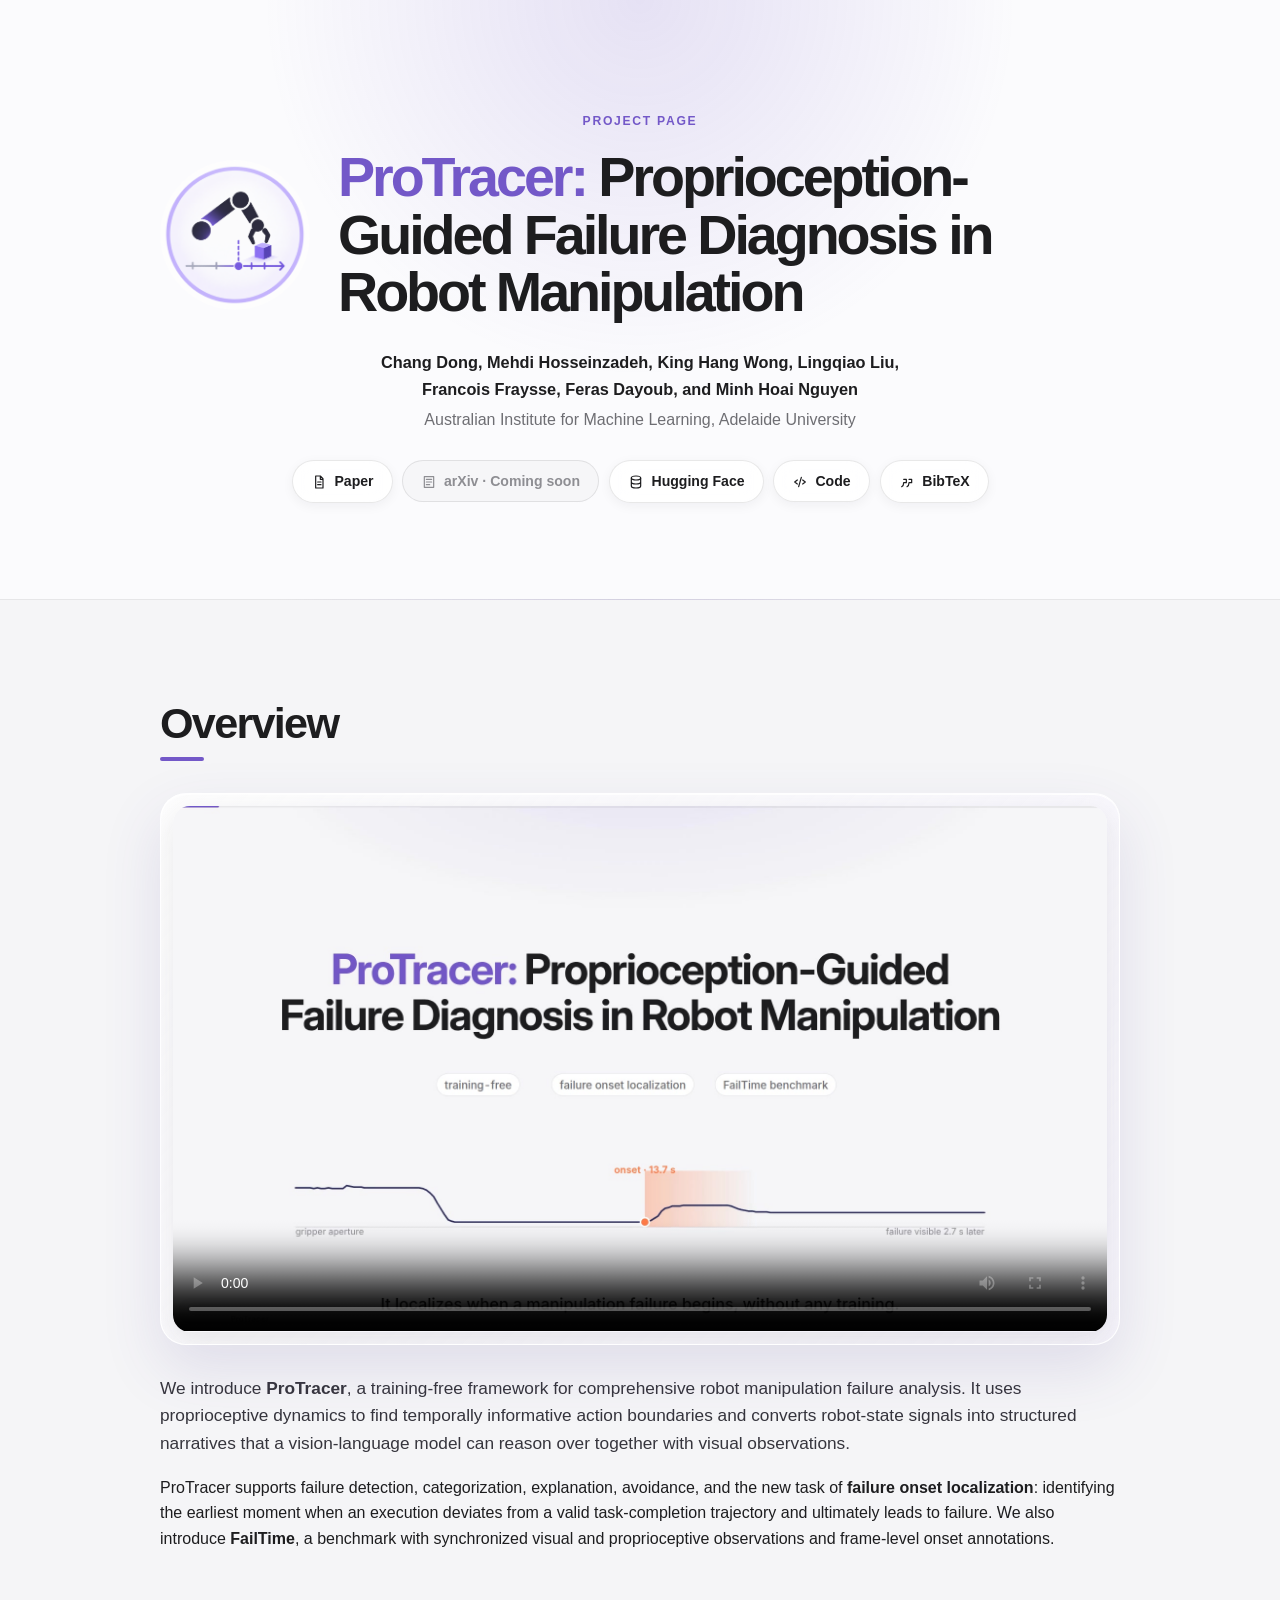
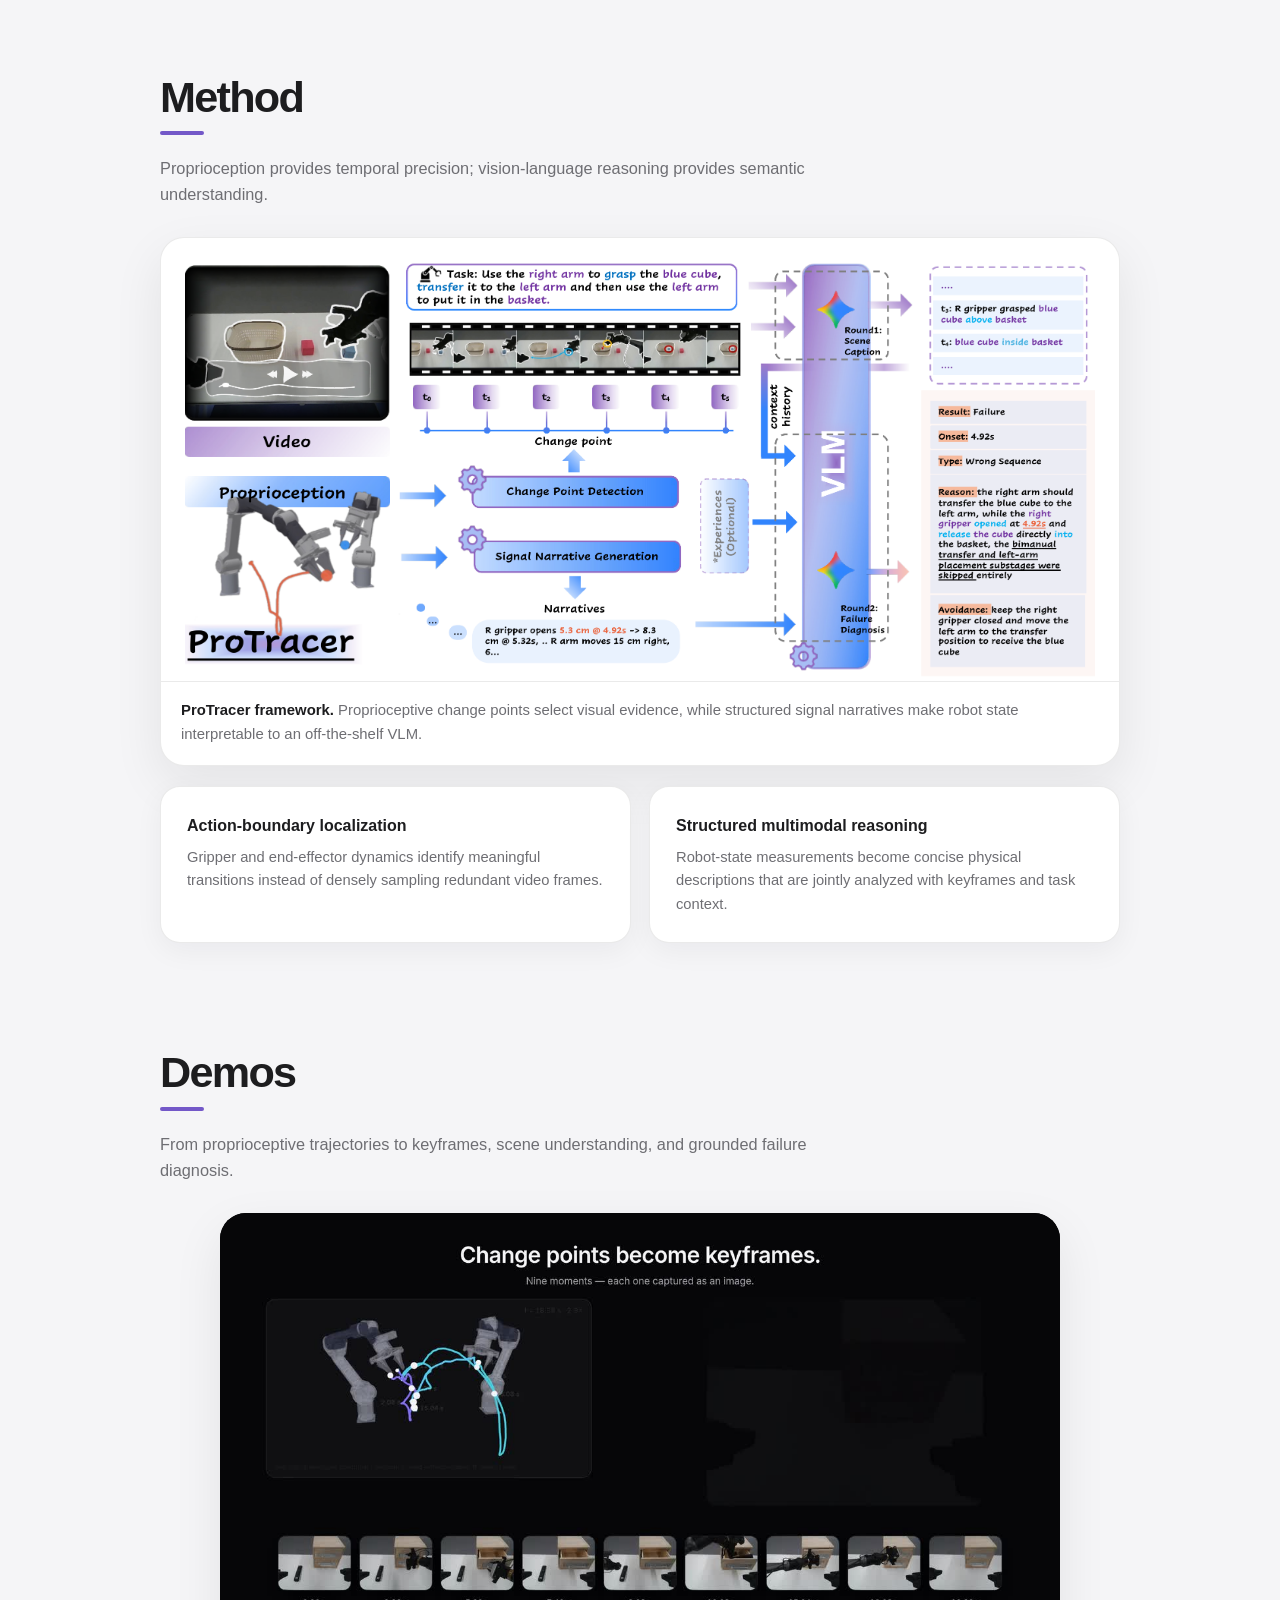
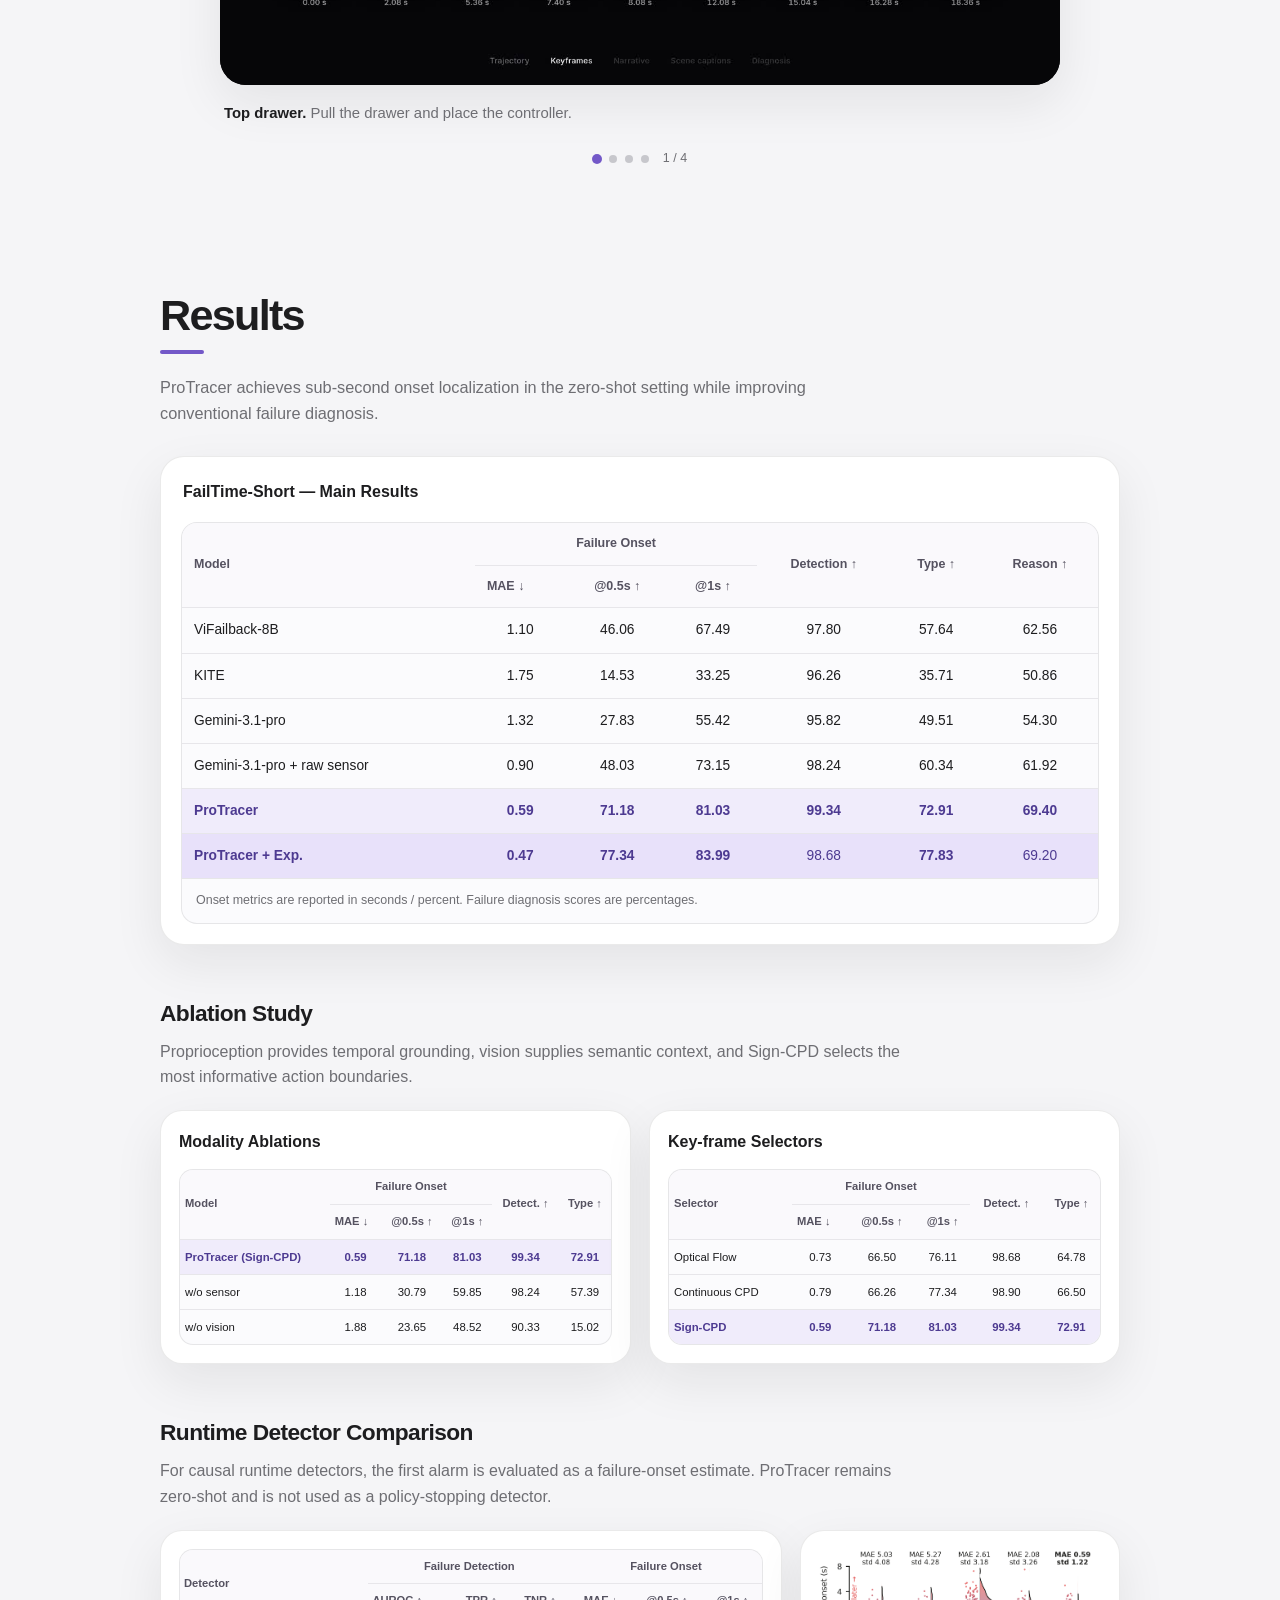
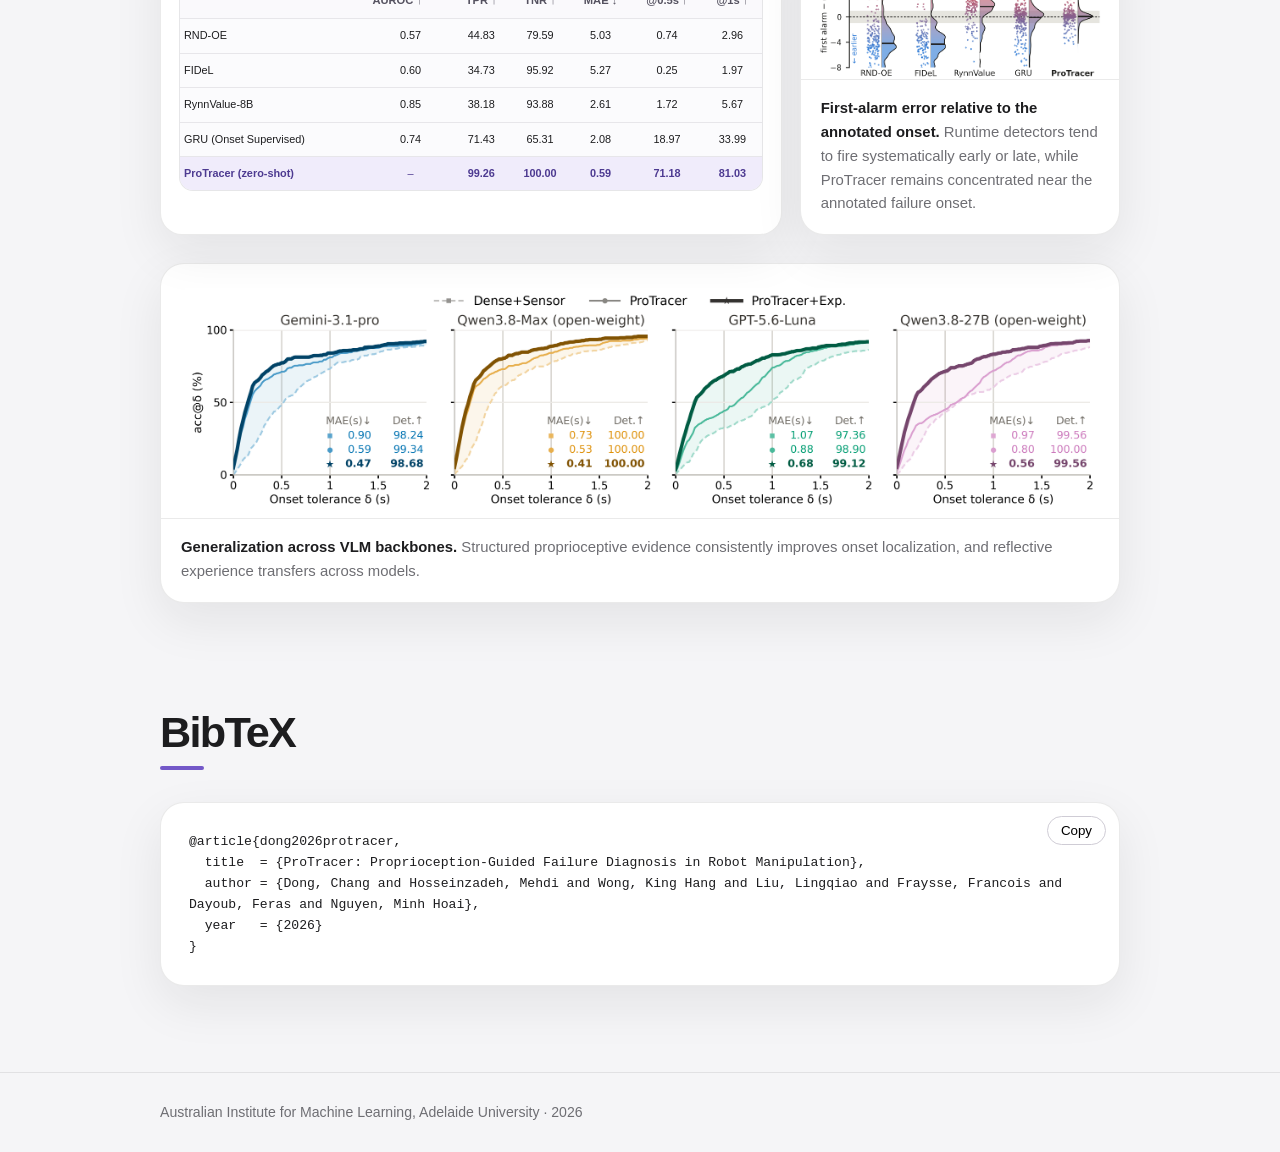
==== index.html @ 83003275 "Refine logo and title layout" ====
<!doctype html>
<html lang="en">
<head>
  <meta charset="utf-8">
  <meta name="viewport" content="width=device-width, initial-scale=1">
  <meta name="description" content="ProTracer: Proprioception-Guided Failure Diagnosis in Robot Manipulation">
  <title>ProTracer | Proprioception-Guided Failure Diagnosis</title>
  <link rel="icon" type="image/png" href="assets/protracer-logo.png?v=2">
  <link rel="stylesheet" href="styles.css?v=17">
</head>
<body>
  <aside class="toc" aria-label="Contents">
    <strong>CONTENTS</strong>
    <nav>
      <a href="#overview">Overview</a>
      <a href="#method">Method</a>
      <a href="#demos">Demos</a>
      <a href="#results">Results</a>
      <a href="#bibtex">BibTeX</a>
    </nav>
  </aside>

  <header class="hero">
    <div class="container">
      <p class="venue">PROJECT PAGE</p>
      <h1 class="brand-title"><img class="title-logo" src="assets/protracer-logo.png?v=2" alt="ProTracer"><span class="title-copy"><span class="title-brand">ProTracer:</span> Proprioception-Guided Failure Diagnosis in Robot Manipulation</span></h1>
      <p class="authors">Chang Dong, <a href="https://m80hz.github.io/" target="_blank" rel="noreferrer">Mehdi Hosseinzadeh</a>, King Hang Wong, <a href="https://lingqiao-adelaide.github.io/lingqiaoliu.github.io//" target="_blank" rel="noreferrer">Lingqiao Liu</a>,<br> <a href="https://researchers.adelaide.edu.au/profile/francois.fraysse" target="_blank" rel="noreferrer">Francois Fraysse</a>, <a href="https://ferasdayoub.com/" target="_blank" rel="noreferrer">Feras Dayoub</a>, and <a href="https://minhhoai.net/" target="_blank" rel="noreferrer">Minh Hoai Nguyen</a></p>
      <p class="affiliation">Australian Institute for Machine Learning, Adelaide University</p>
      <nav class="project-links" aria-label="Project links">
        <a class="pill" href="paper/"><svg viewBox="0 0 24 24" aria-hidden="true"><path d="M7 3h7l4 4v14H7zM14 3v5h4M10 12h5M10 16h5"/></svg>Paper</a>
        <span class="pill disabled" aria-label="arXiv, coming soon"><svg viewBox="0 0 24 24" aria-hidden="true"><path d="M5 4h14v16H5zM8 8h8M8 12h8M8 16h5"/></svg>arXiv · Coming soon</span>
        <a class="pill" href="https://huggingface.co/datasets/ChangUoA/FailTime" target="_blank" rel="noreferrer"><svg viewBox="0 0 24 24" aria-hidden="true"><ellipse cx="12" cy="6" rx="7" ry="3"/><path d="M5 6v6c0 1.7 3.1 3 7 3s7-1.3 7-3V6M5 12v6c0 1.7 3.1 3 7 3s7-1.3 7-3v-6"/></svg>Hugging Face</a>
        <a class="pill" href="https://github.com/Chang-AIML/ProTracer" target="_blank" rel="noreferrer"><svg viewBox="0 0 24 24" aria-hidden="true"><path d="m8 9-4 3 4 3M16 9l4 3-4 3M14 5l-4 14"/></svg>Code</a>
        <a class="pill" href="#bibtex"><svg viewBox="0 0 24 24" aria-hidden="true"><path d="M7 8h4v5H7c0 3-1 5-3 6M15 8h4v5h-4c0 3-1 5-3 6"/></svg>BibTeX</a>
      </nav>
    </div>
  </header>

  <main class="container">
    <section id="overview">
      <h2>Overview</h2>
      <figure class="overview-video">
        <video controls preload="metadata" playsinline poster="assets/ProTracer_project_page_video_frame_0009.jpg?v=9s">
          <source src="assets/ProTracer_project_page_video_female_bgm_ariv.mp4" type="video/mp4">
          Your browser does not support the video tag.
        </video>
      </figure>
      <p class="lead overview-lead">We introduce <strong>ProTracer</strong>, a training-free framework for comprehensive robot manipulation failure analysis. It uses proprioceptive dynamics to find temporally informative action boundaries and converts robot-state signals into structured narratives that a vision-language model can reason over together with visual observations.</p>
      <p>ProTracer supports failure detection, categorization, explanation, avoidance, and the new task of <strong>failure onset localization</strong>: identifying the earliest moment when an execution deviates from a valid task-completion trajectory and ultimately leads to failure. We also introduce <strong>FailTime</strong>, a benchmark with synchronized visual and proprioceptive observations and frame-level onset annotations.</p>
    </section>

    <section id="method">
      <h2>Method</h2>
      <p class="section-intro">Proprioception provides temporal precision; vision-language reasoning provides semantic understanding.</p>
      <figure class="figure-card">
        <img src="assets/figure2.png" alt="ProTracer combines video, proprioception, change-point detection, signal narratives, and VLM reasoning.">
        <figcaption><strong>ProTracer framework.</strong> Proprioceptive change points select visual evidence, while structured signal narratives make robot state interpretable to an off-the-shelf VLM.</figcaption>
      </figure>
      <div class="method-notes">
        <article><h3>Action-boundary localization</h3><p>Gripper and end-effector dynamics identify meaningful transitions instead of densely sampling redundant video frames.</p></article>
        <article><h3>Structured multimodal reasoning</h3><p>Robot-state measurements become concise physical descriptions that are jointly analyzed with keyframes and task context.</p></article>
      </div>
    </section>

    <section id="demos">
      <h2>Demos</h2>
      <p class="section-intro">From proprioceptive trajectories to keyframes, scene understanding, and grounded failure diagnosis.</p>
      <div class="video-carousel" data-carousel>
        <div class="carousel-stage">
          <figure class="video-card" data-slide>
            <video autoplay muted loop preload="auto" playsinline poster="assets/videos/top-drawer-controller.jpg"><source src="assets/videos/top-drawer-controller.mp4" type="video/mp4"></video>
            <figcaption class="video-caption"><strong>Top drawer.</strong> Pull the drawer and place the controller.</figcaption>
          </figure>
          <figure class="video-card" data-slide hidden>
            <video autoplay muted loop preload="auto" playsinline poster="assets/videos/bottom-drawer-can.jpg"><source src="assets/videos/bottom-drawer-can.mp4" type="video/mp4"></video>
            <figcaption class="video-caption"><strong>Bottom drawer.</strong> Pull the drawer and place the can.</figcaption>
          </figure>
          <figure class="video-card" data-slide hidden>
            <video autoplay muted loop preload="auto" playsinline poster="assets/videos/orange-block-microwave.jpg"><source src="assets/videos/orange-block-microwave.mp4" type="video/mp4"></video>
            <figcaption class="video-caption"><strong>Microwave.</strong> Pick the orange block and place it inside.</figcaption>
          </figure>
          <figure class="video-card" data-slide hidden>
            <video autoplay muted loop preload="auto" playsinline poster="assets/videos/marker-cross.jpg"><source src="assets/videos/marker-cross.mp4" type="video/mp4"></video>
            <figcaption class="video-caption"><strong>Marker.</strong> Pick the marker and draw a cross.</figcaption>
          </figure>
        </div>
        <div class="carousel-footer">
          <div class="carousel-dots" aria-label="Choose demo">
            <button class="active" type="button" data-dot="0" aria-label="Show demo 1"></button>
            <button type="button" data-dot="1" aria-label="Show demo 2"></button>
            <button type="button" data-dot="2" aria-label="Show demo 3"></button>
            <button type="button" data-dot="3" aria-label="Show demo 4"></button>
          </div>
          <span class="carousel-count" data-count aria-live="polite">1 / 4</span>
        </div>
      </div>
    </section>

    <section id="results">
      <h2>Results</h2>
      <p class="section-intro">ProTracer achieves sub-second onset localization in the zero-shot setting while improving conventional failure diagnosis.</p>
      <div class="table-card">
        <div class="table-title">FailTime-Short — Main Results</div>
        <div class="table-scroll">
          <table>
            <thead>
              <tr><th rowspan="2">Model</th><th colspan="3">Failure Onset</th><th rowspan="2">Detection ↑</th><th rowspan="2">Type ↑</th><th rowspan="2">Reason ↑</th></tr>
              <tr><th>MAE ↓</th><th>@0.5s ↑</th><th>@1s ↑</th></tr>
            </thead>
            <tbody>
              <tr><td>ViFailback-8B</td><td>1.10</td><td>46.06</td><td>67.49</td><td>97.80</td><td>57.64</td><td>62.56</td></tr>
              <tr><td>KITE</td><td>1.75</td><td>14.53</td><td>33.25</td><td>96.26</td><td>35.71</td><td>50.86</td></tr>
              <tr><td>Gemini-3.1-pro</td><td>1.32</td><td>27.83</td><td>55.42</td><td>95.82</td><td>49.51</td><td>54.30</td></tr>
              <tr><td>Gemini-3.1-pro + raw sensor</td><td>0.90</td><td>48.03</td><td>73.15</td><td>98.24</td><td>60.34</td><td>61.92</td></tr>
              <tr class="ours"><td><strong>ProTracer</strong></td><td><strong>0.59</strong></td><td><strong>71.18</strong></td><td><strong>81.03</strong></td><td><strong>99.34</strong></td><td><strong>72.91</strong></td><td><strong>69.40</strong></td></tr>
              <tr class="ours exp"><td><strong>ProTracer + Exp.</strong></td><td><strong>0.47</strong></td><td><strong>77.34</strong></td><td><strong>83.99</strong></td><td>98.68</td><td><strong>77.83</strong></td><td>69.20</td></tr>
            </tbody>
          </table>
        </div>
        <p class="table-note">Onset metrics are reported in seconds / percent. Failure diagnosis scores are percentages.</p>
      </div>

      <div class="result-block">
        <h3 class="result-subheading">Ablation Study</h3>
        <p class="result-description">Proprioception provides temporal grounding, vision supplies semantic context, and Sign-CPD selects the most informative action boundaries.</p>
        <div class="result-grid">
          <article class="analysis-card">
            <h4>Modality Ablations</h4>
            <div class="table-scroll compact-table">
              <table>
                <thead>
                  <tr><th rowspan="2">Model</th><th colspan="3">Failure Onset</th><th rowspan="2">Detect. ↑</th><th rowspan="2">Type ↑</th></tr>
                  <tr><th>MAE ↓</th><th>@0.5s ↑</th><th>@1s ↑</th></tr>
                </thead>
                <tbody>
                  <tr class="ours"><td><strong>ProTracer (Sign-CPD)</strong></td><td><strong>0.59</strong></td><td><strong>71.18</strong></td><td><strong>81.03</strong></td><td><strong>99.34</strong></td><td><strong>72.91</strong></td></tr>
                  <tr><td>w/o sensor</td><td>1.18</td><td>30.79</td><td>59.85</td><td>98.24</td><td>57.39</td></tr>
                  <tr><td>w/o vision</td><td>1.88</td><td>23.65</td><td>48.52</td><td>90.33</td><td>15.02</td></tr>
                </tbody>
              </table>
            </div>
          </article>

          <article class="analysis-card">
            <h4>Key-frame Selectors</h4>
            <div class="table-scroll compact-table">
              <table>
                <thead>
                  <tr><th rowspan="2">Selector</th><th colspan="3">Failure Onset</th><th rowspan="2">Detect. ↑</th><th rowspan="2">Type ↑</th></tr>
                  <tr><th>MAE ↓</th><th>@0.5s ↑</th><th>@1s ↑</th></tr>
                </thead>
                <tbody>
                  <tr><td>Optical Flow</td><td>0.73</td><td>66.50</td><td>76.11</td><td>98.68</td><td>64.78</td></tr>
                  <tr><td>Continuous CPD</td><td>0.79</td><td>66.26</td><td>77.34</td><td>98.90</td><td>66.50</td></tr>
                  <tr class="ours"><td><strong>Sign-CPD</strong></td><td><strong>0.59</strong></td><td><strong>71.18</strong></td><td><strong>81.03</strong></td><td><strong>99.34</strong></td><td><strong>72.91</strong></td></tr>
                </tbody>
              </table>
            </div>
          </article>
        </div>
      </div>

      <div class="result-block">
        <h3 class="result-subheading">Runtime Detector Comparison</h3>
        <p class="result-description">For causal runtime detectors, the first alarm is evaluated as a failure-onset estimate. ProTracer remains zero-shot and is not used as a policy-stopping detector.</p>
        <div class="runtime-grid">
            <article class="analysis-card runtime-card">
              <div class="table-scroll compact-table">
                <table>
                  <thead>
                    <tr><th rowspan="2">Detector</th><th colspan="3">Failure Detection</th><th colspan="3">Failure Onset</th></tr>
                    <tr><th>AUROC ↑</th><th>TPR ↑</th><th>TNR ↑</th><th>MAE ↓</th><th>@0.5s ↑</th><th>@1s ↑</th></tr>
                  </thead>
                  <tbody>
                    <tr><td>RND-OE</td><td>0.57</td><td>44.83</td><td>79.59</td><td>5.03</td><td>0.74</td><td>2.96</td></tr>
                    <tr><td>FIDeL</td><td>0.60</td><td>34.73</td><td>95.92</td><td>5.27</td><td>0.25</td><td>1.97</td></tr>
                    <tr><td>RynnValue-8B</td><td>0.85</td><td>38.18</td><td>93.88</td><td>2.61</td><td>1.72</td><td>5.67</td></tr>
                    <tr><td>GRU (Onset Supervised)</td><td>0.74</td><td>71.43</td><td>65.31</td><td>2.08</td><td>18.97</td><td>33.99</td></tr>
                    <tr class="ours"><td><strong>ProTracer (zero-shot)</strong></td><td>–</td><td><strong>99.26</strong></td><td><strong>100.00</strong></td><td><strong>0.59</strong></td><td><strong>71.18</strong></td><td><strong>81.03</strong></td></tr>
                  </tbody>
                </table>
              </div>
            </article>
            <figure class="figure-card runtime-figure" id="runtime-error-figure">
              <img src="assets/runtime-first-alarm-error.png" alt="Distribution of first-alarm timing error for runtime failure detectors and ProTracer.">
              <figcaption><strong>First-alarm error relative to the annotated onset.</strong> Runtime detectors tend to fire systematically early or late, while ProTracer remains concentrated near the annotated failure onset.</figcaption>
            </figure>
        </div>
      </div>

      <figure class="figure-card result-figure">
        <img src="assets/figure5.png" alt="Generalization results across Gemini, Qwen, GPT, and open-weight VLM backbones.">
        <figcaption><strong>Generalization across VLM backbones.</strong> Structured proprioceptive evidence consistently improves onset localization, and reflective experience transfers across models.</figcaption>
      </figure>
    </section>

    <section id="bibtex">
      <h2>BibTeX</h2>
      <div class="bib-card">
        <button id="copy-button" type="button">Copy</button>
        <pre><code id="bibtex-code">@article{dong2026protracer,
  title  = {ProTracer: Proprioception-Guided Failure Diagnosis in Robot Manipulation},
  author = {Dong, Chang and Hosseinzadeh, Mehdi and Wong, King Hang and Liu, Lingqiao and Fraysse, Francois and Dayoub, Feras and Nguyen, Minh Hoai},
  year   = {2026}
}</code></pre>
      </div>
    </section>
  </main>

  <footer><div class="container">Australian Institute for Machine Learning, Adelaide University · 2026</div></footer>
  <script src="script.js?v=2"></script>
</body>
</html>
---- styles.css ----
:root {
  --purple: #7358c8;
  --purple-dark: #4d3a91;
  --purple-soft: #f0ecfb;
  --ink: #1d1d1f;
  --muted: #6e6e73;
  --line: rgba(29, 29, 31, .09);
  --panel: #fff;
  --page: #f5f5f7;
  --shadow: 0 18px 50px rgba(29, 29, 31, .08);
}

* { box-sizing: border-box; }
html { scroll-behavior: smooth; }
body { margin: 0; color: var(--ink); background: var(--page); font-family: -apple-system, BlinkMacSystemFont, "SF Pro Display", "SF Pro Text", "Helvetica Neue", Arial, sans-serif; line-height: 1.6; -webkit-font-smoothing: antialiased; }
img { display: block; max-width: 100%; }
a { color: inherit; }
.container { width: min(960px, calc(100% - 42px)); margin-inline: auto; }

.toc { position: fixed; z-index: 5; left: 30px; top: 50%; width: 170px; padding: 18px 16px; border: 1px solid rgba(255,255,255,.7); border-radius: 18px; background: rgba(255,255,255,.72); box-shadow: 0 10px 30px rgba(29,29,31,.06); transform: translateY(-50%); color: var(--muted); font-size: .84rem; backdrop-filter: blur(18px); -webkit-backdrop-filter: blur(18px); }
.toc strong { display: block; margin-bottom: 15px; color: #4c4b51; font-size: .72rem; letter-spacing: .14em; }
.toc nav { display: grid; border-left: 1px solid #dedde3; }
.toc a { padding: 7px 0 7px 14px; text-decoration: none; }
.toc a:hover { color: var(--purple); border-left: 2px solid var(--purple); margin-left: -2px; }

.hero { position: relative; overflow: hidden; padding: 112px 0 96px; text-align: center; border-bottom: 1px solid var(--line); background: radial-gradient(circle at 50% 0%, rgba(115,88,200,.16), transparent 43%), #fbfbfd; }
.venue { margin: 0 0 18px; color: var(--purple); font-size: .76rem; font-weight: 800; letter-spacing: .14em; }
h1 { max-width: 970px; margin: 0 auto 28px; font-size: clamp(2.7rem, 5.4vw, 5rem); font-weight: 730; line-height: 1.03; letter-spacing: -.055em; }
.brand-title { display: flex; align-items: center; justify-content: center; gap: clamp(16px, 2.4vw, 28px); max-width: 1060px; font-size: clamp(2.2rem, 4.35vw, 4rem); text-align: left; }
.title-logo { flex: 0 0 auto; width: clamp(118px, 13vw, 150px); border-radius: 50%; }
.title-copy { color: var(--ink); }
.title-brand { color: var(--purple); }
.authors { margin: 0; font-size: 1.02rem; font-weight: 620; }
.authors a { text-decoration: none; text-underline-offset: 3px; }
.authors a:hover { color: var(--purple); text-decoration: underline; }
.affiliation { margin: 5px 0 0; color: var(--muted); }
.project-links { display: flex; justify-content: center; flex-wrap: nowrap; gap: 10px; margin-top: 28px; }
.pill { display: inline-flex; align-items: center; gap: 7px; padding: 9px 18px; border: 1px solid rgba(29,29,31,.1); border-radius: 999px; background: rgba(255,255,255,.82); box-shadow: 0 3px 12px rgba(29,29,31,.05); font-size: .88rem; font-weight: 650; text-decoration: none; white-space: nowrap; transition: transform .2s ease, color .2s ease, background .2s ease; backdrop-filter: blur(12px); }
.pill svg { width: 16px; height: 16px; fill: none; stroke: currentColor; stroke-width: 1.8; stroke-linecap: round; stroke-linejoin: round; }
.pill:hover { color: #fff; border-color: var(--purple); background: var(--purple); transform: translateY(-1px); }
.pill.disabled { color: #8e8e93; background: rgba(245,245,247,.85); box-shadow: none; cursor: not-allowed; }

.paper-page { background: #f5f5f7; }
.paper-hero { position: relative; padding: 68px 0 54px; text-align: center; border-bottom: 1px solid var(--line); background: radial-gradient(circle at 50% 0%, rgba(115,88,200,.16), transparent 48%), #fbfbfd; }
.paper-hero h1 { max-width: 980px; margin-bottom: 24px; font-size: clamp(2rem, 3.8vw, 3.55rem); }
.paper-back { position: absolute; top: 24px; color: var(--purple); font-size: .86rem; font-weight: 700; text-decoration: none; }
.paper-back:hover { text-decoration: underline; text-underline-offset: 3px; }
.paper-shell { width: min(1180px, calc(100% - 42px)); height: min(82vh, 1040px); margin: 36px auto 0; overflow: hidden; border: 1px solid var(--line); border-radius: 24px; background: #fff; box-shadow: var(--shadow); }
.paper-viewer { display: block; width: 100%; height: 100%; border: 0; }
.paper-viewer p { padding: 32px; }

section { padding: 100px 0 6px; scroll-margin-top: 30px; }
h2 { display: inline-block; margin: 0 0 32px; font-size: clamp(2rem, 4vw, 2.7rem); line-height: 1.1; letter-spacing: -.04em; }
h2::after { content: ""; display: block; width: 44px; height: 4px; margin-top: 10px; border-radius: 3px; background: var(--purple); }
.lead { margin-top: 32px; color: #36353d; font-size: 1.08rem; }
.overview-lead { margin-top: 0; }
.overview-video { margin: 0 0 30px; padding: 12px; overflow: hidden; border: 1px solid rgba(255,255,255,.82); border-radius: 26px; background: linear-gradient(135deg, rgba(255,255,255,.76), rgba(244,240,255,.46)); box-shadow: 0 24px 60px rgba(77,58,145,.13), inset 0 1px 0 rgba(255,255,255,.9); backdrop-filter: blur(22px) saturate(135%); -webkit-backdrop-filter: blur(22px) saturate(135%); }
.overview-video video { display: block; width: 100%; aspect-ratio: 16 / 9; border-radius: 17px; background: transparent; box-shadow: 0 10px 28px rgba(29,29,31,.09); }
.section-intro { max-width: 720px; margin: -12px 0 30px; color: var(--muted); font-size: 1.02rem; }
.figure-card { margin: 0; overflow: hidden; border: 1px solid var(--line); border-radius: 24px; background: #fff; box-shadow: var(--shadow); }
.figure-card img { width: 100%; }
#method .figure-card img { padding: 24px 24px 0; }
figcaption { padding: 17px 20px 18px; color: var(--muted); border-top: 1px solid var(--line); font-size: .93rem; }
figcaption strong { color: var(--ink); }
.method-notes { display: grid; grid-template-columns: 1fr 1fr; gap: 18px; margin-top: 20px; }
.method-notes article { padding: 26px; border: 1px solid var(--line); border-radius: 20px; background: var(--panel); box-shadow: 0 8px 28px rgba(29,29,31,.05); }
.method-notes h3 { margin: 0 0 7px; font-size: 1rem; }
.method-notes p { margin: 0; color: var(--muted); font-size: .92rem; }
.video-card { margin: 0; border: 0; background: transparent; }
.video-card video { display: block; width: 100%; aspect-ratio: 16 / 9; background: #000; }
.video-card video { overflow: hidden; border-radius: 26px; box-shadow: var(--shadow); }
.video-caption { padding: 17px 4px 6px; color: var(--muted); border: 0; background: transparent; }
.video-caption strong { color: var(--ink); }
.video-card[hidden] { display: none; }
.video-carousel { max-width: 840px; margin-inline: auto; }
.carousel-stage { position: relative; }
.carousel-footer { display: flex; align-items: center; justify-content: center; gap: 14px; min-height: 54px; }
.carousel-dots { display: flex; gap: 8px; }
.carousel-dots button { width: 8px; height: 8px; padding: 0; border: 0; border-radius: 50%; background: #c7c7cc; cursor: pointer; transition: background .2s ease, transform .2s ease; }
.carousel-dots button:hover { background: #a7a7ad; }
.carousel-dots button.active { background: var(--purple); transform: scale(1.25); }
.carousel-count { color: var(--muted); font-size: .78rem; font-variant-numeric: tabular-nums; }

.table-card { padding: 20px; border: 1px solid var(--line); border-radius: 24px; background: #fff; box-shadow: var(--shadow); }
.table-title { padding: 2px 2px 17px; font-weight: 800; }
.table-scroll { overflow-x: auto; border: 1px solid var(--line); border-radius: 16px 16px 0 0; background: #fbfbfd; }
table { width: 100%; border-collapse: collapse; font-size: .86rem; font-variant-numeric: tabular-nums; }
th, td { padding: 11px 12px; text-align: center; border-bottom: 1px solid #e7e6ea; white-space: nowrap; }
th:first-child, td:first-child { text-align: left; }
thead { background: #faf9fc; }
thead th { color: #555260; font-size: .78rem; }
tbody tr:last-child td { border-bottom: 0; }
.ours { color: var(--purple-dark); background: var(--purple-soft); }
.ours.exp { background: #e8e1fa; }
.table-note { margin: 0; padding: 12px 14px; color: var(--muted); border: 1px solid var(--line); border-top: 0; border-radius: 0 0 16px 16px; background: #fbfbfd; font-size: .78rem; }
.result-block { margin-top: 50px; }
.result-subheading { margin: 0 0 8px; font-size: 1.42rem; letter-spacing: -.025em; }
.result-description { max-width: 760px; margin: 0 0 20px; color: var(--muted); }
.result-grid { display: grid; grid-template-columns: repeat(2, minmax(0, 1fr)); gap: 18px; }
.analysis-card { min-width: 0; padding: 18px; border: 1px solid var(--line); border-radius: 22px; background: #fff; box-shadow: var(--shadow); }
.analysis-card h4 { margin: 0 0 14px; font-size: 1rem; }
.analysis-card .table-scroll { border-radius: 14px; }
.compact-table table { font-size: .76rem; }
.compact-table th, .compact-table td { padding: 9px 8px; }
.compact-table thead th { font-size: .7rem; }
.result-grid .compact-table table { font-size: .71rem; }
.result-grid .compact-table th, .result-grid .compact-table td { padding: 8px 5px; }
.runtime-card { padding: 18px; }
.runtime-grid { display: grid; grid-template-columns: minmax(0, 1.65fr) minmax(0, .85fr); gap: 18px; align-items: stretch; }
.runtime-card .compact-table table { font-size: .68rem; }
.runtime-card .compact-table th, .runtime-card .compact-table td { padding: 8px 4px; }
.runtime-figure { margin: 0; }
.runtime-figure img { padding: 18px 18px 0; }
.result-figure { margin-top: 28px; }
#results .result-figure img { padding: 24px 24px 0; }

.bib-card { position: relative; overflow-x: auto; padding: 28px; border: 1px solid var(--line); border-radius: 24px; background: #fff; box-shadow: var(--shadow); }
.bib-card button { position: absolute; top: 13px; right: 13px; padding: 6px 13px; border: 1px solid #cfccd5; border-radius: 999px; background: #fff; cursor: pointer; }
pre { margin: 0; white-space: pre-wrap; font-size: .82rem; }
footer { margin-top: 80px; padding: 28px 0; color: var(--muted); border-top: 1px solid var(--line); font-size: .88rem; }

@media (max-width: 1320px) { .toc { display: none; } }
@media (max-width: 680px) {
  .container { width: min(100% - 28px, 960px); }
  .hero { padding: 62px 0 54px; }
  h1 { font-size: 2.45rem; }
  .brand-title { flex-direction: column; gap: 8px; text-align: center; }
  .title-logo { width: 120px; }
  .authors br { display: none; }
  .project-links { flex-wrap: wrap; }
  .paper-hero { padding: 68px 0 44px; }
  .paper-shell { width: calc(100% - 20px); height: 74vh; margin-top: 20px; border-radius: 16px; }
  section { padding-top: 62px; }
  .method-notes { grid-template-columns: 1fr; }
  .result-grid { grid-template-columns: 1fr; }
  .runtime-grid { grid-template-columns: 1fr; }
  .result-block { margin-top: 38px; }
  .analysis-card, .runtime-card { padding: 12px; border-radius: 18px; }
  .figure-card, .video-card, .overview-video, .table-card, .bib-card { border-radius: 18px; }
  #method .figure-card img { padding: 12px 12px 0; }
  #results .result-figure img { padding: 12px 12px 0; }
  .runtime-figure img { padding: 12px 12px 0; }
  .table-card { padding: 12px; }
  figcaption { padding: 13px 14px; }
  .bib-card { padding: 22px 15px; }
}

@media (prefers-reduced-motion: reduce) { html { scroll-behavior: auto; } }
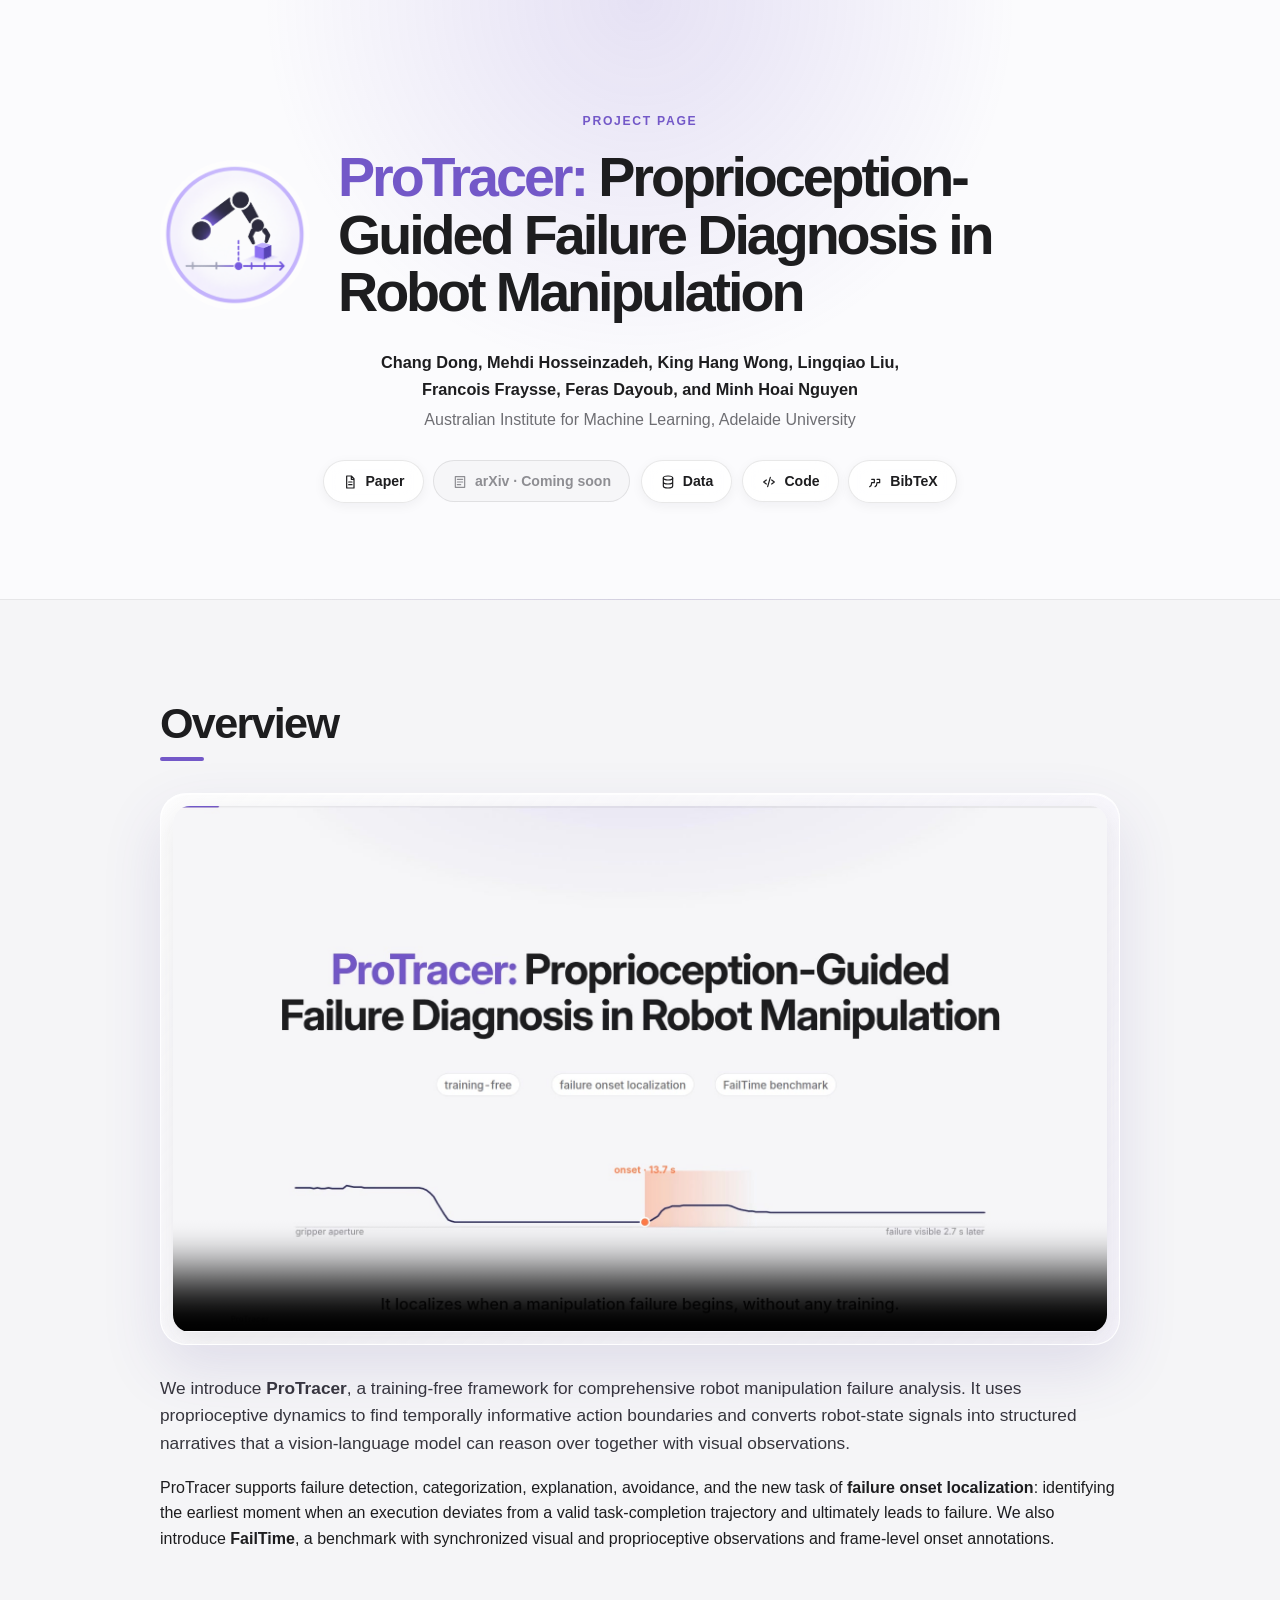
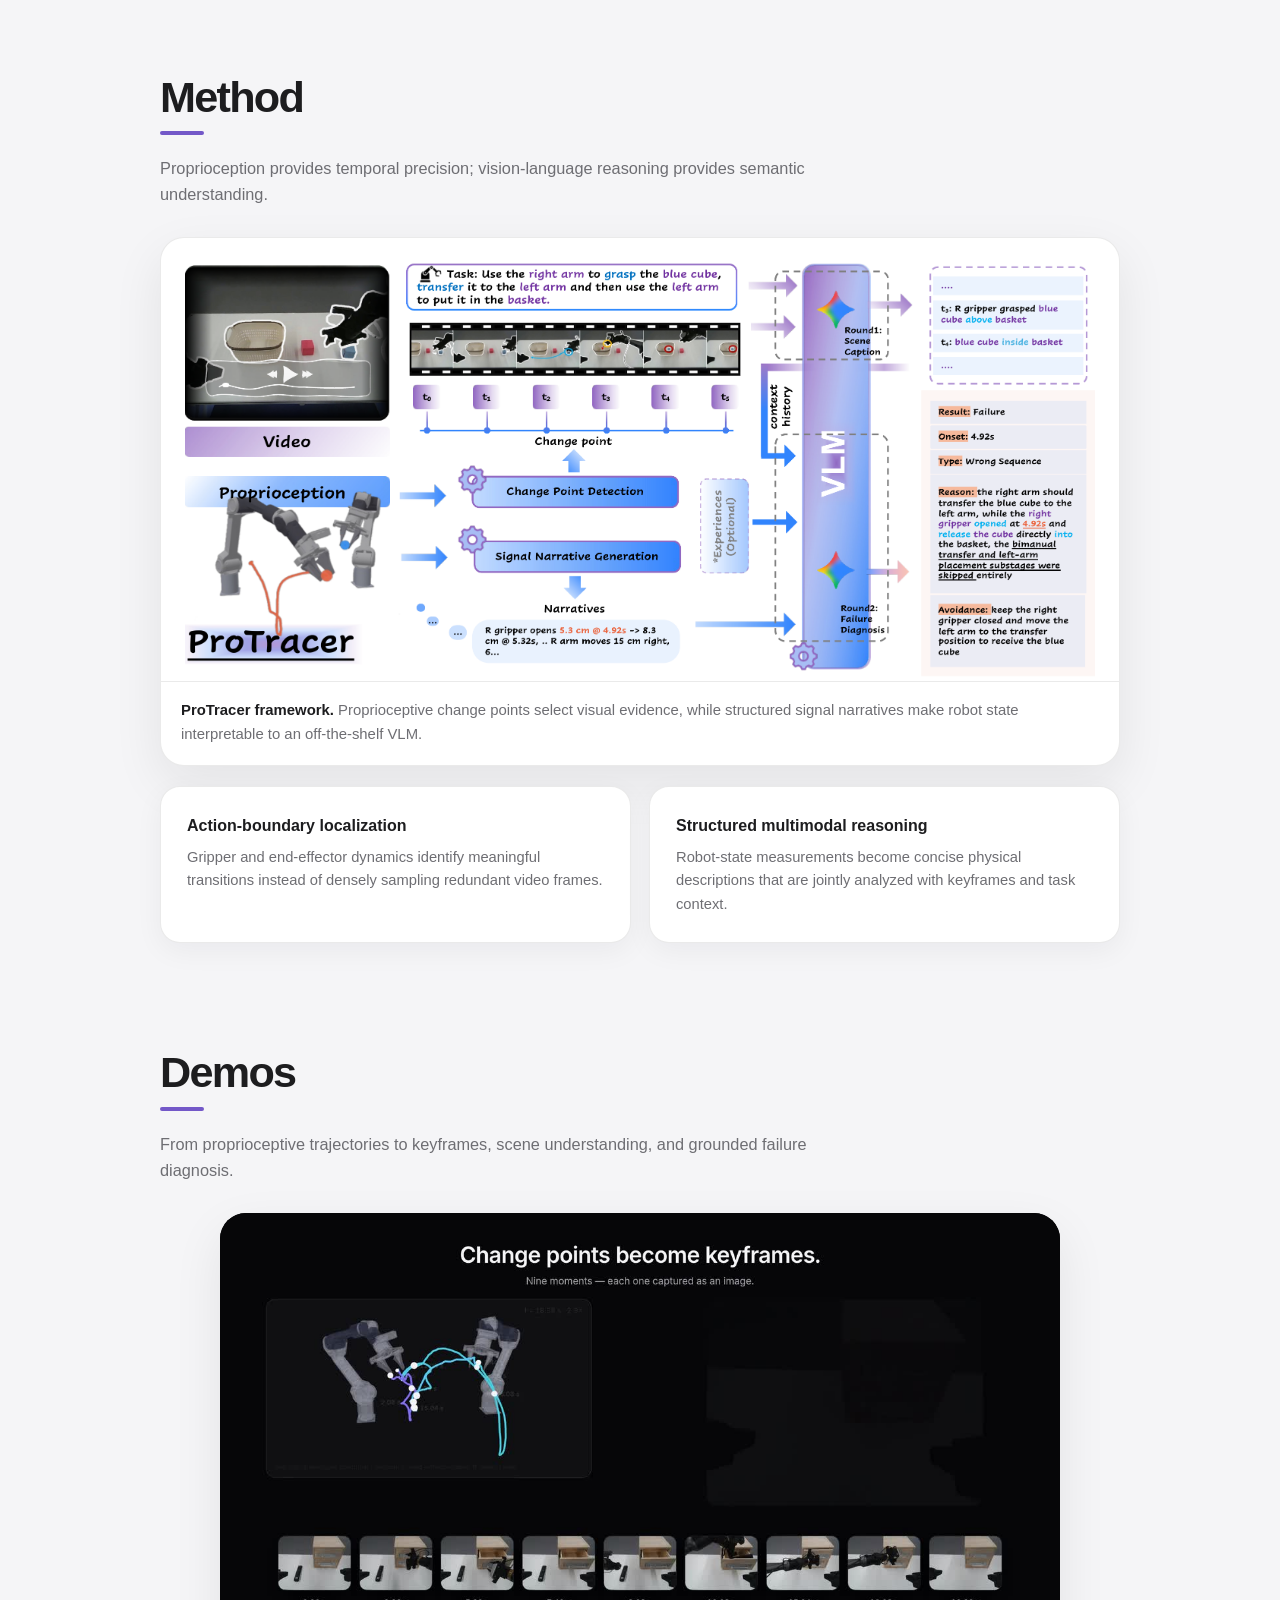
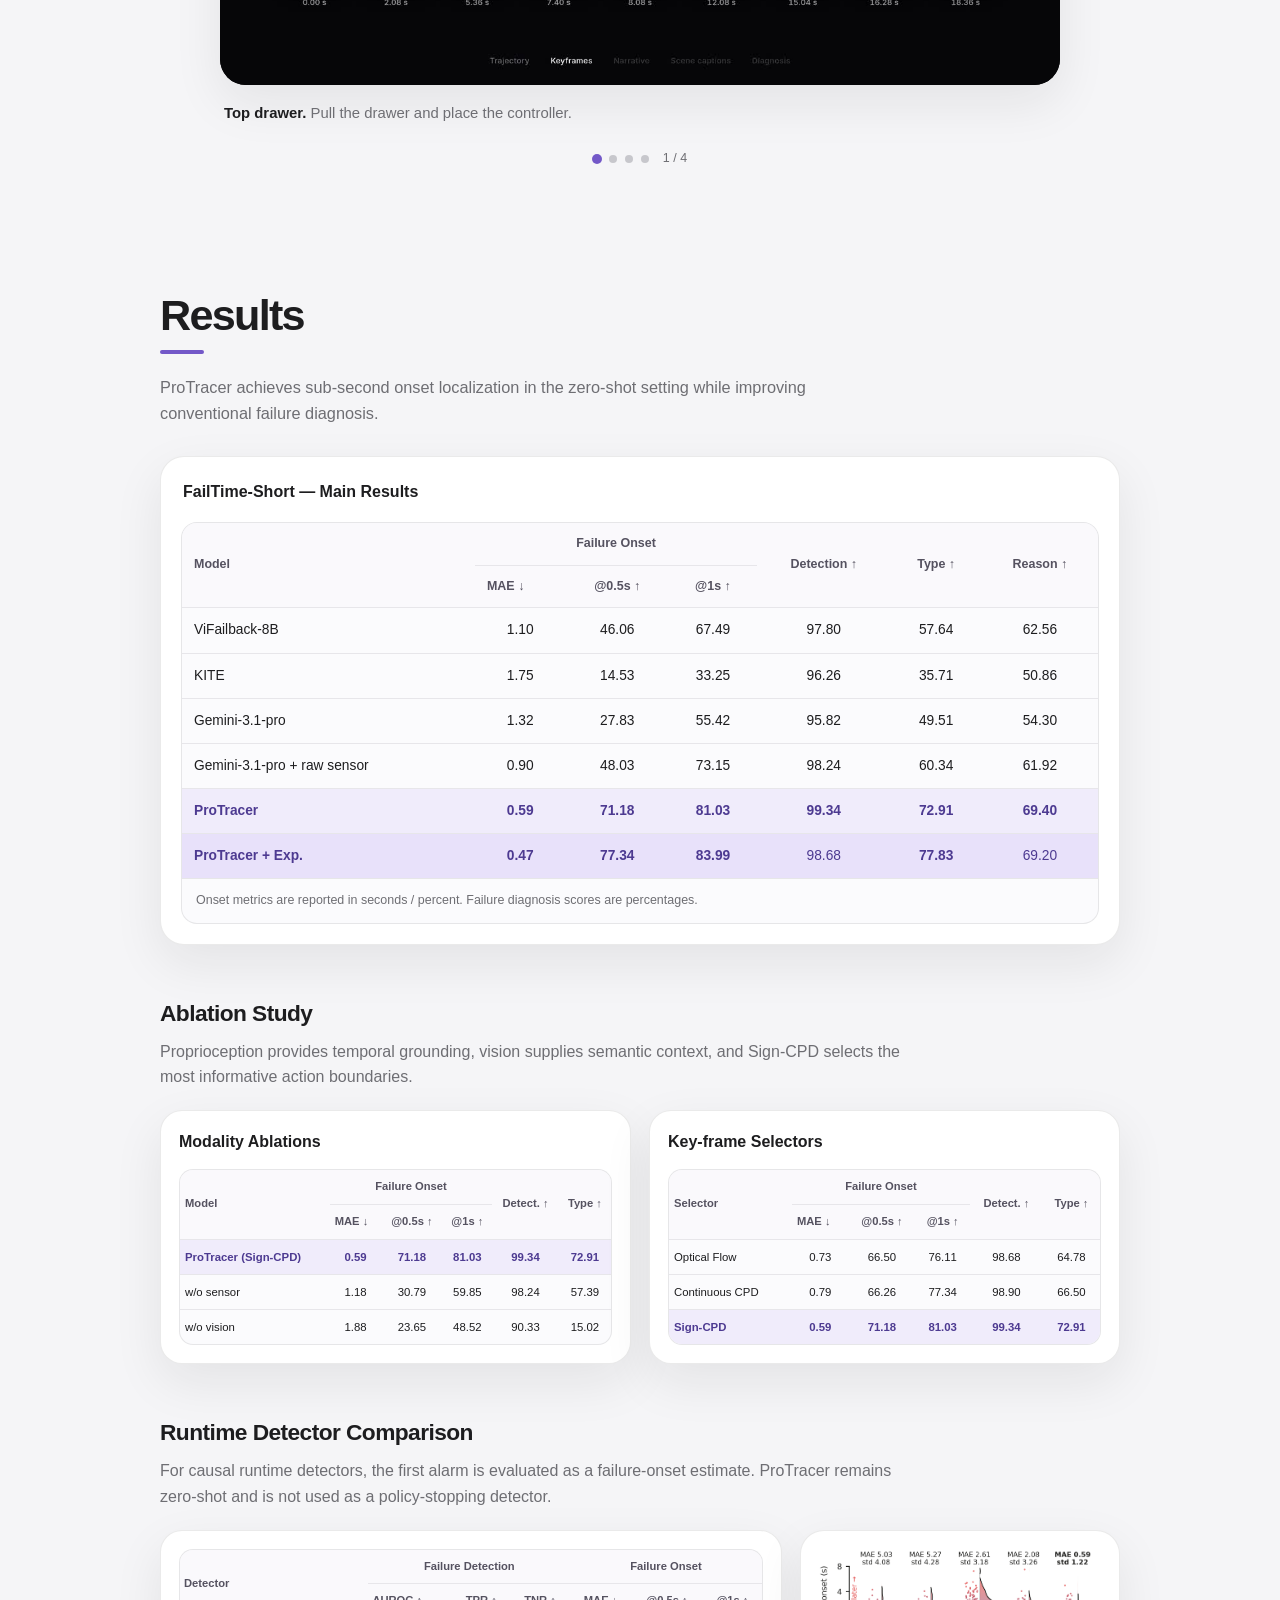
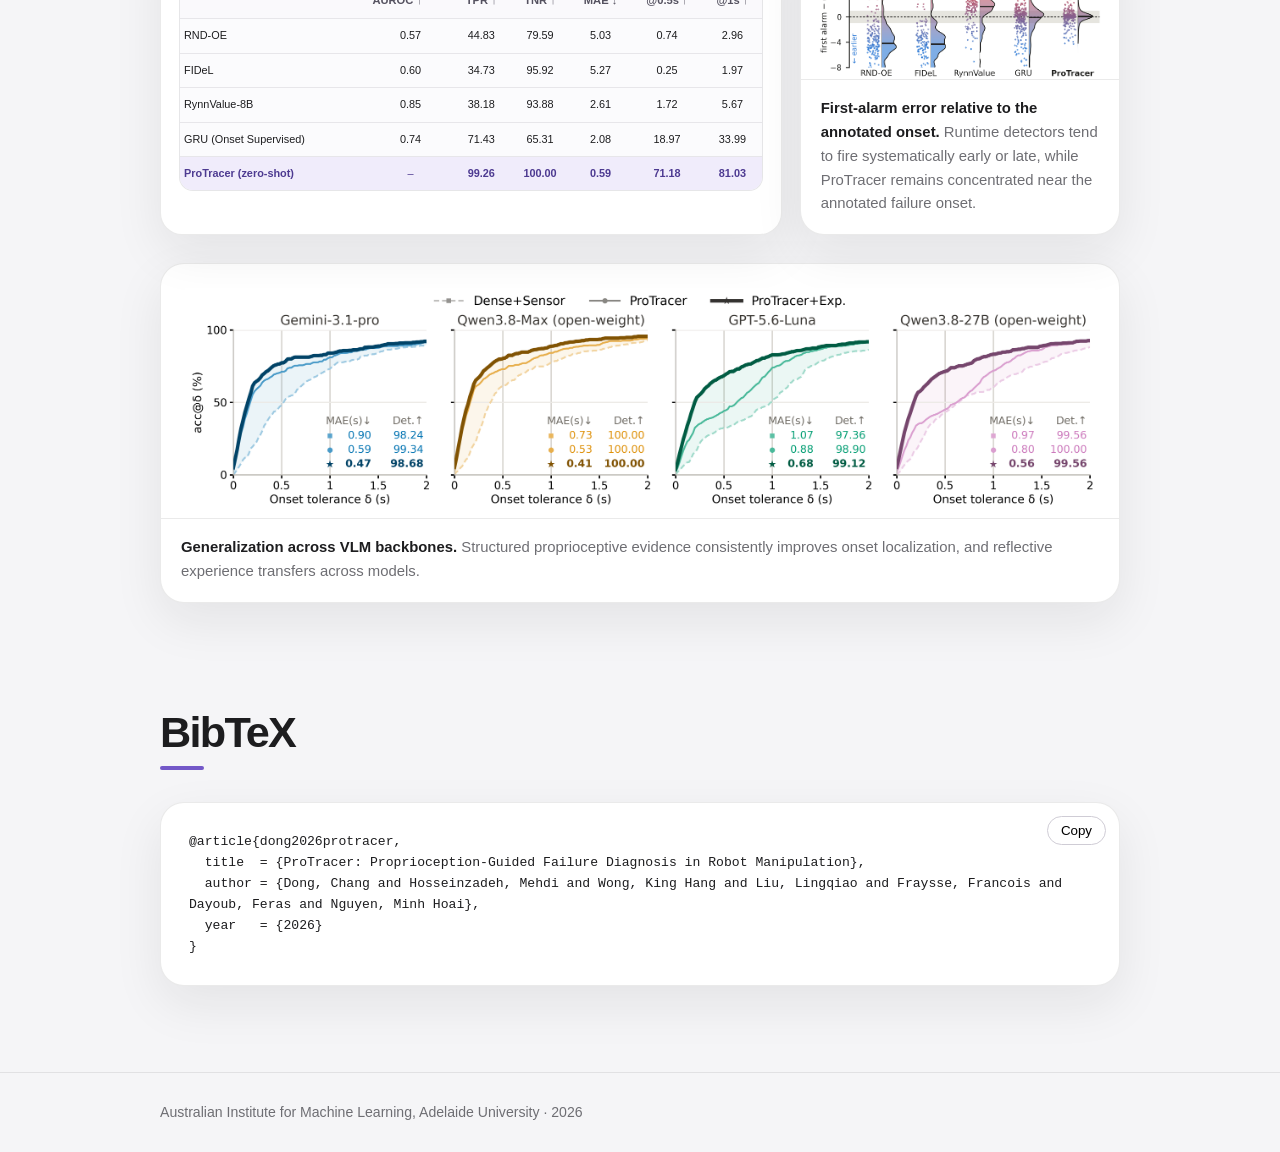
==== commit 41d7825d: "Rename dataset link to Data" ====
--- a/index.html
+++ b/index.html
@@ -29,7 +29,7 @@
       <nav class="project-links" aria-label="Project links">
         <a class="pill" href="paper/"><svg viewBox="0 0 24 24" aria-hidden="true"><path d="M7 3h7l4 4v14H7zM14 3v5h4M10 12h5M10 16h5"/></svg>Paper</a>
         <span class="pill disabled" aria-label="arXiv, coming soon"><svg viewBox="0 0 24 24" aria-hidden="true"><path d="M5 4h14v16H5zM8 8h8M8 12h8M8 16h5"/></svg>arXiv · Coming soon</span>
-        <a class="pill" href="https://huggingface.co/datasets/ChangUoA/FailTime" target="_blank" rel="noreferrer"><svg viewBox="0 0 24 24" aria-hidden="true"><ellipse cx="12" cy="6" rx="7" ry="3"/><path d="M5 6v6c0 1.7 3.1 3 7 3s7-1.3 7-3V6M5 12v6c0 1.7 3.1 3 7 3s7-1.3 7-3v-6"/></svg>Hugging Face</a>
+        <a class="pill" href="https://huggingface.co/datasets/ChangUoA/FailTime" target="_blank" rel="noreferrer"><svg viewBox="0 0 24 24" aria-hidden="true"><ellipse cx="12" cy="6" rx="7" ry="3"/><path d="M5 6v6c0 1.7 3.1 3 7 3s7-1.3 7-3V6M5 12v6c0 1.7 3.1 3 7 3s7-1.3 7-3v-6"/></svg>Data</a>
         <a class="pill" href="https://github.com/Chang-AIML/ProTracer" target="_blank" rel="noreferrer"><svg viewBox="0 0 24 24" aria-hidden="true"><path d="m8 9-4 3 4 3M16 9l4 3-4 3M14 5l-4 14"/></svg>Code</a>
         <a class="pill" href="#bibtex"><svg viewBox="0 0 24 24" aria-hidden="true"><path d="M7 8h4v5H7c0 3-1 5-3 6M15 8h4v5h-4c0 3-1 5-3 6"/></svg>BibTeX</a>
       </nav>
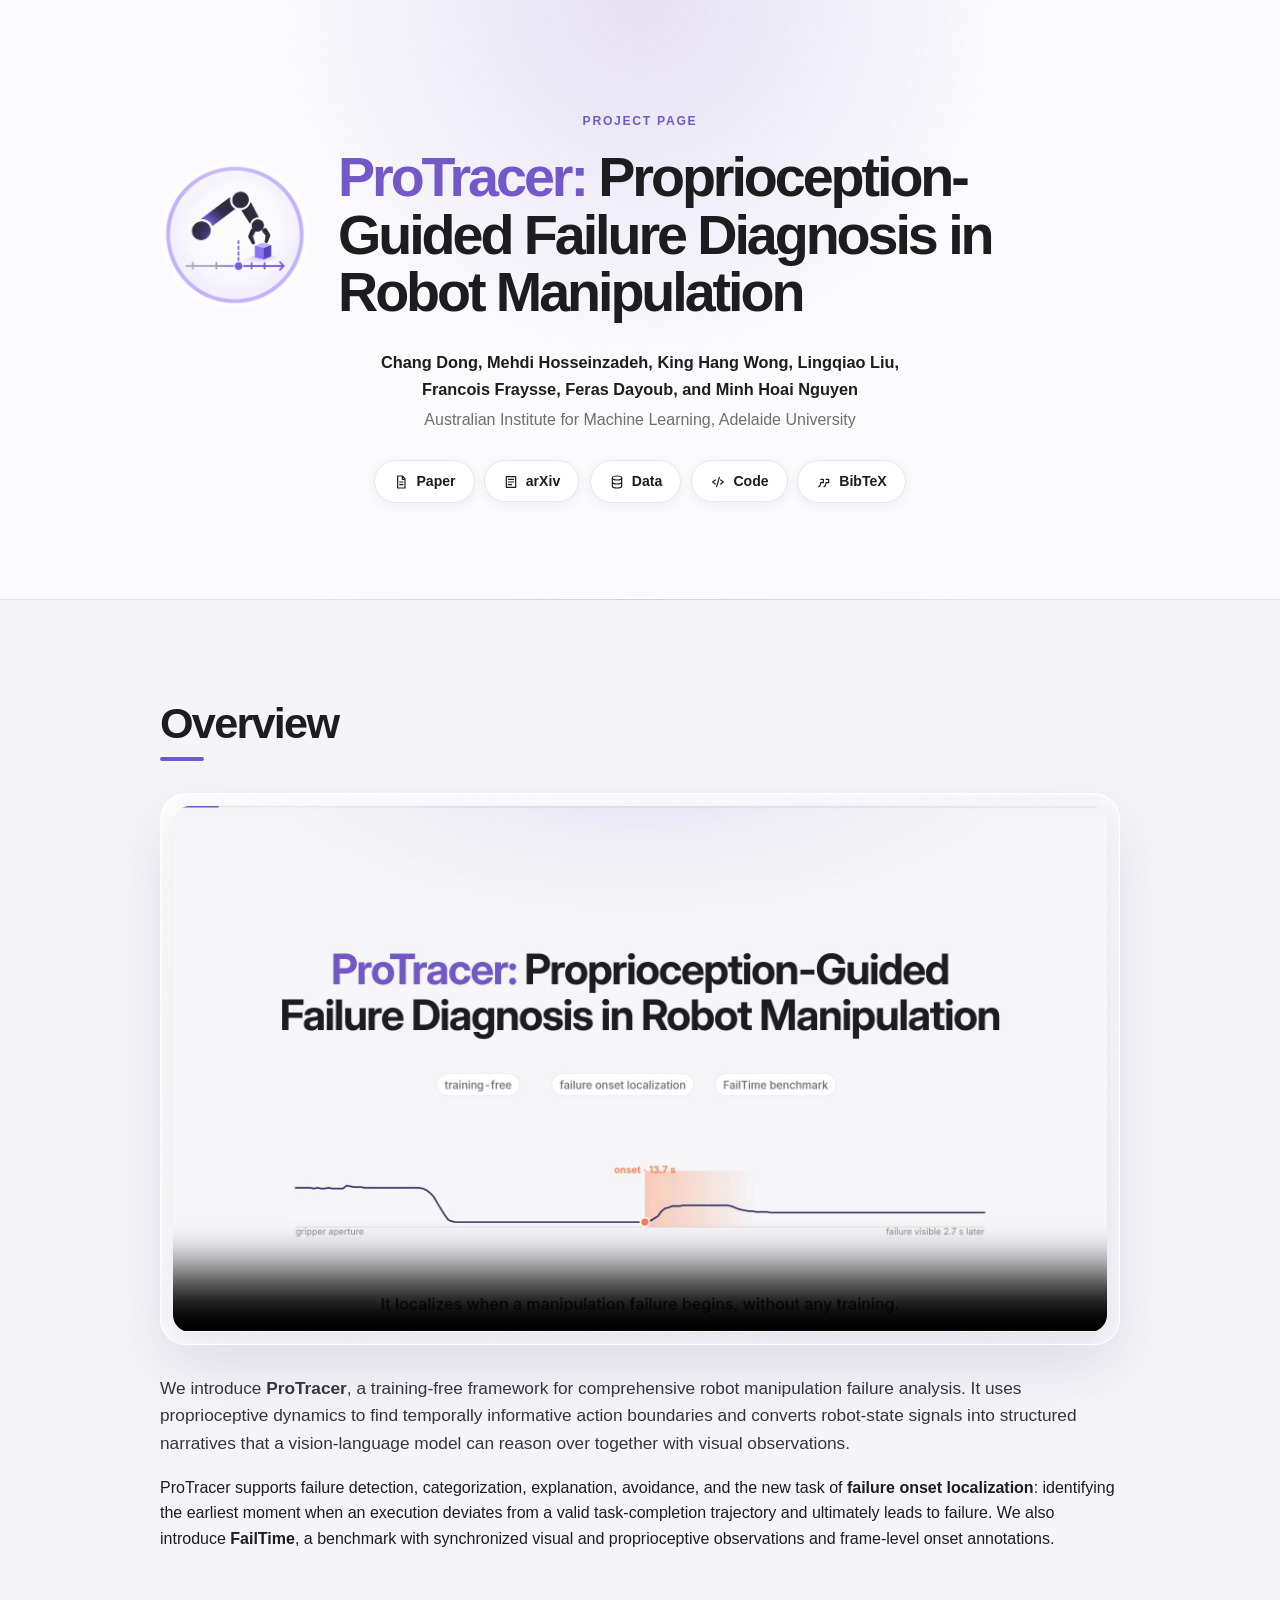
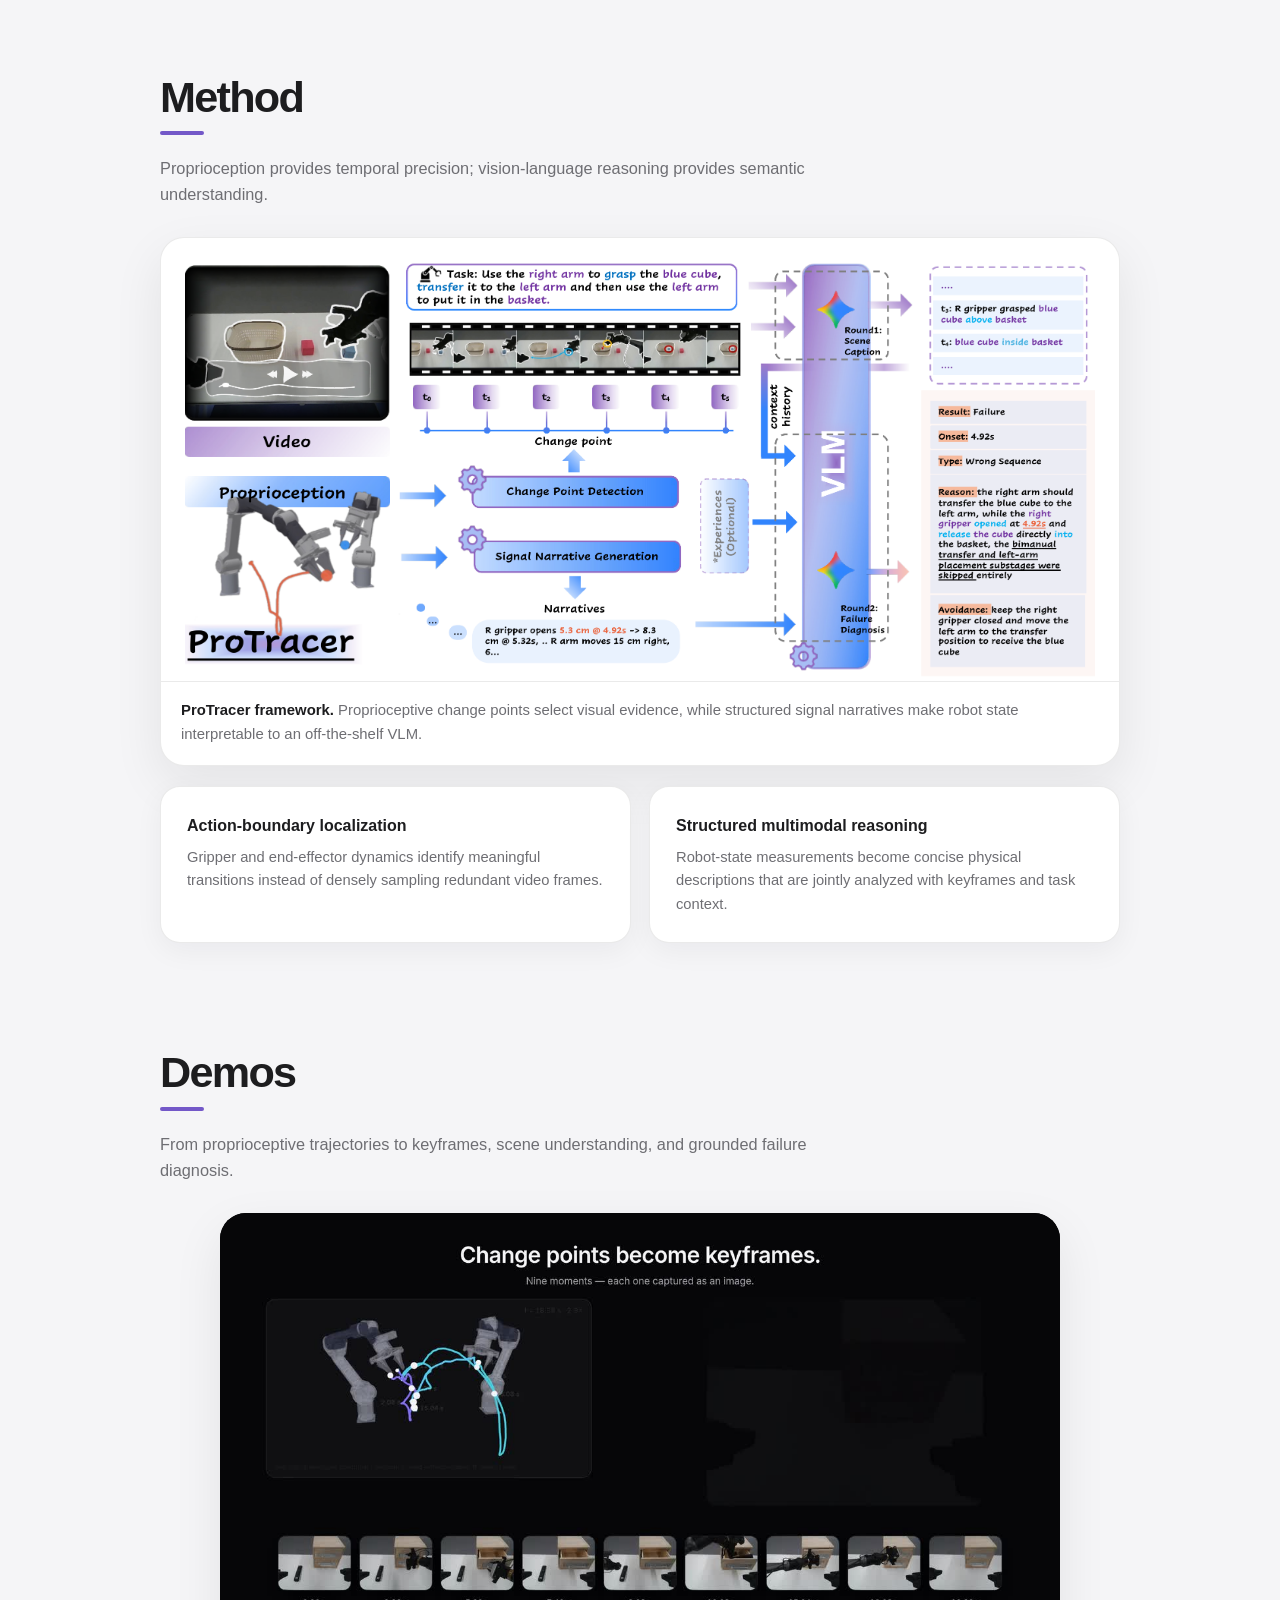
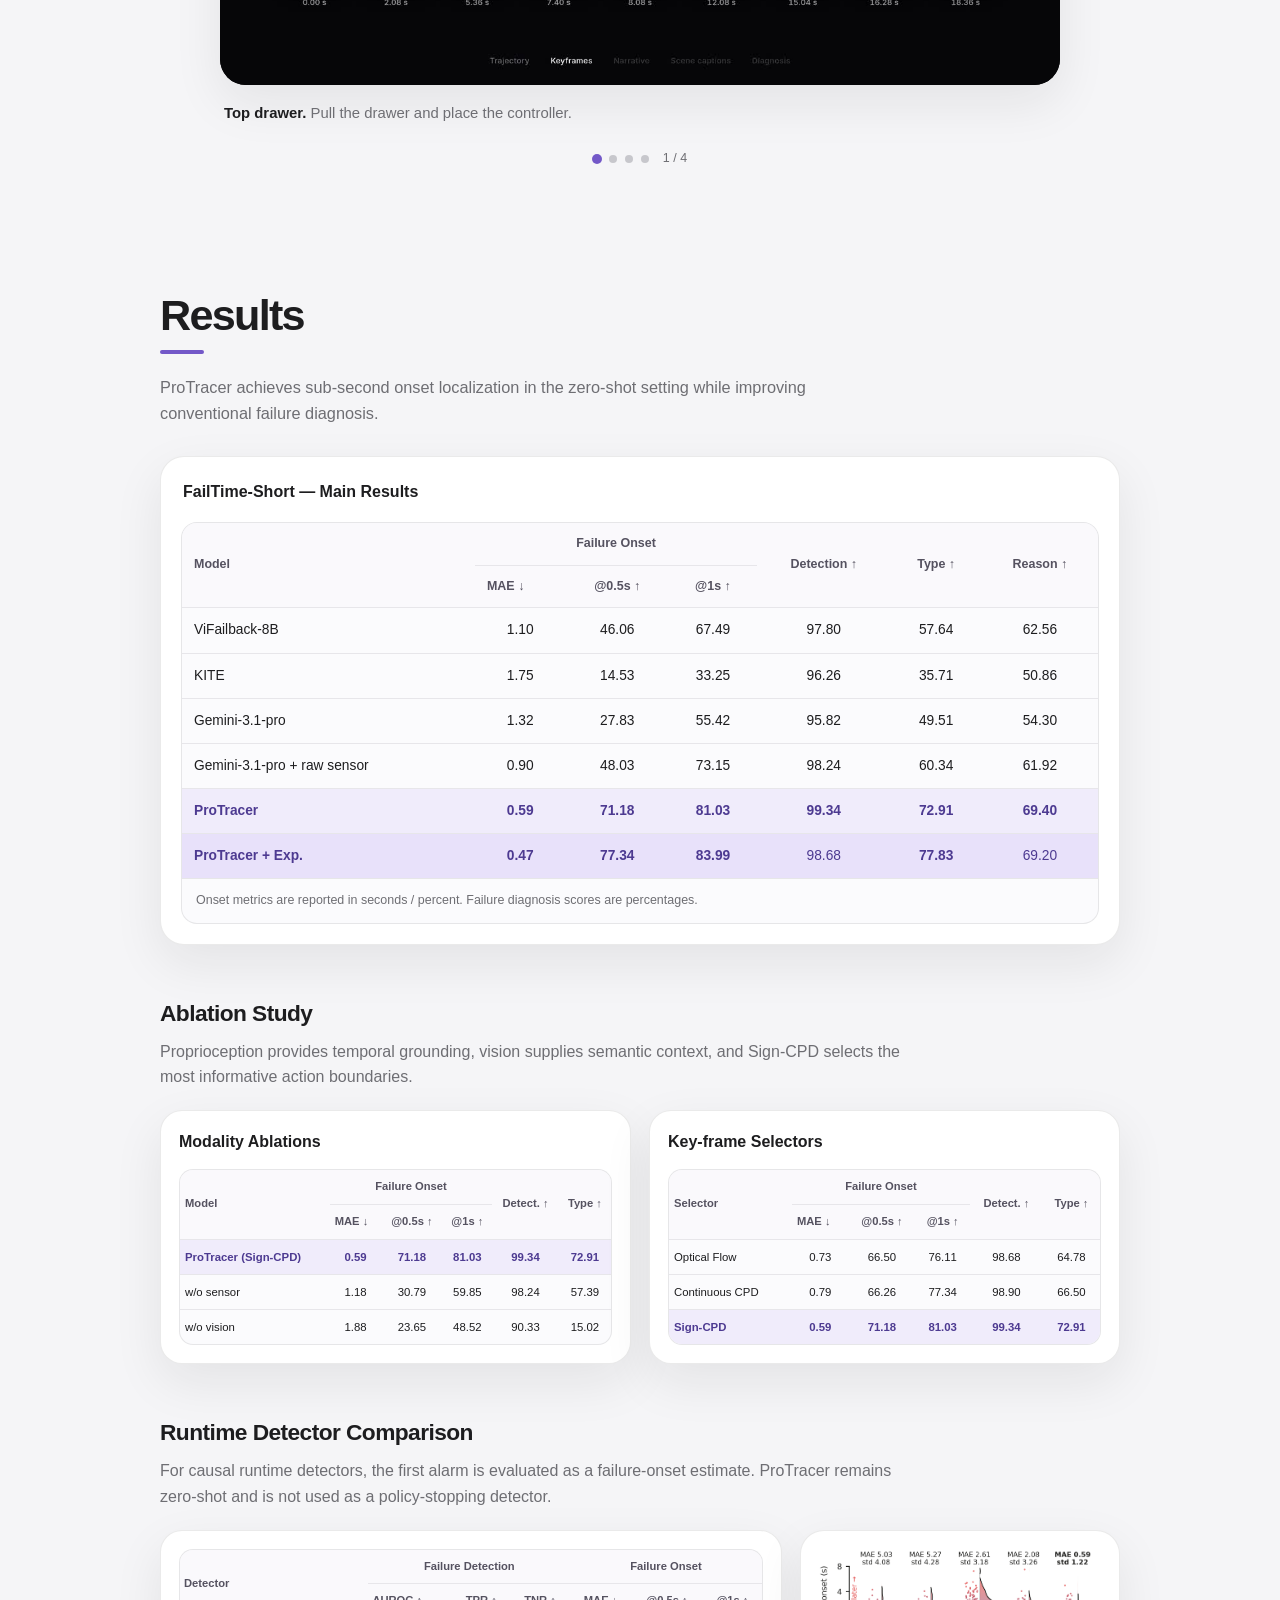
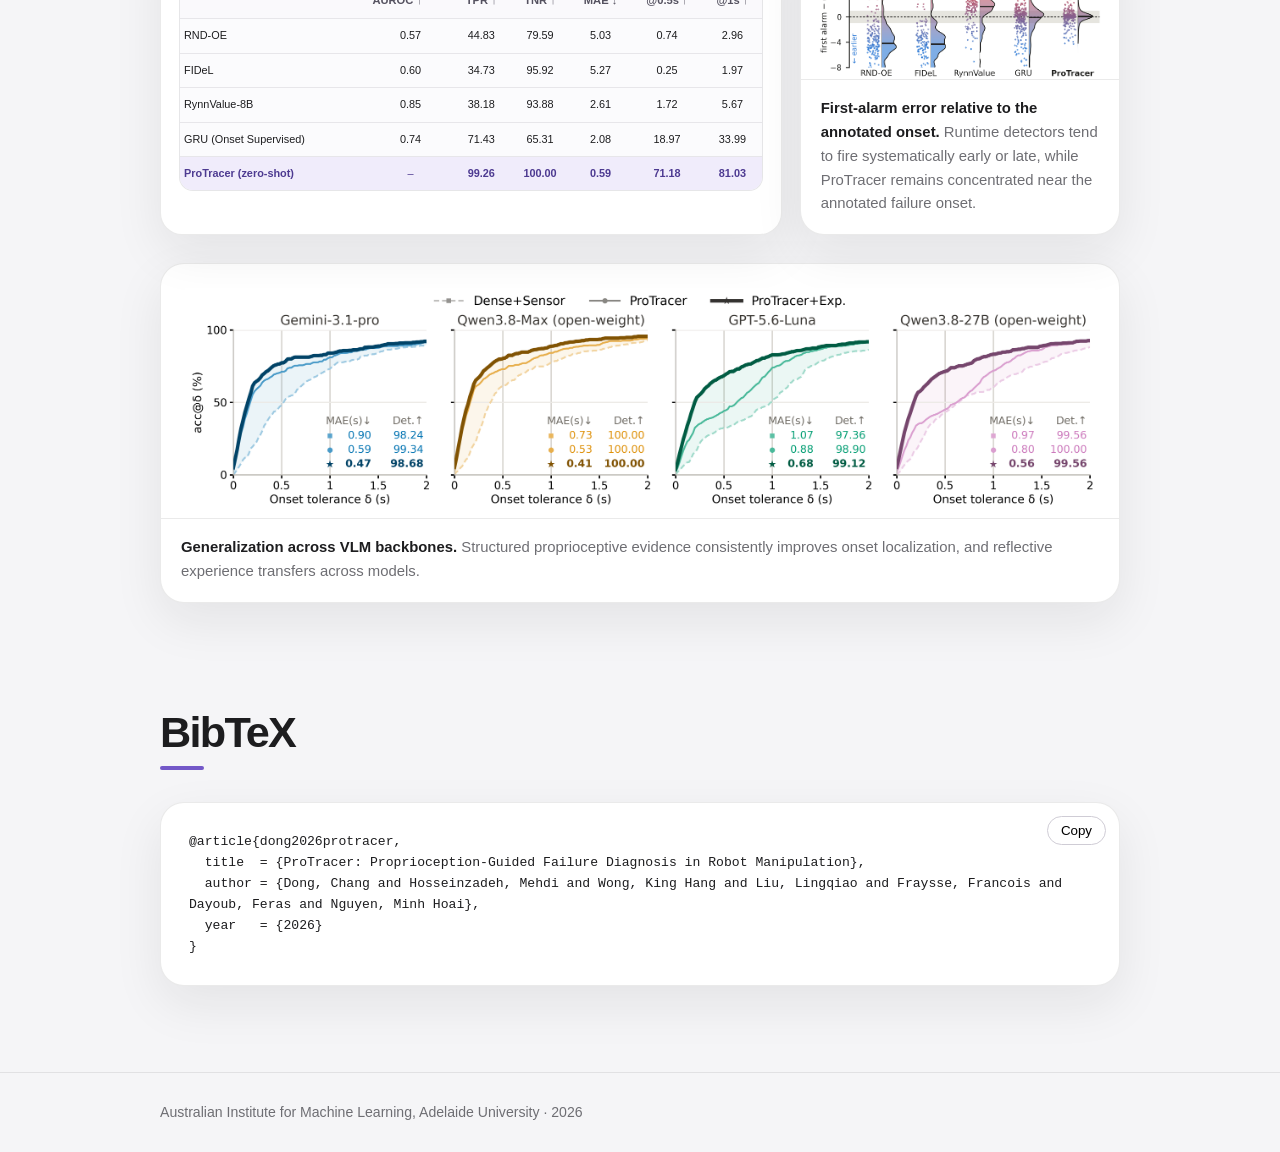
==== commit 754b5b32: "Link ProTracer arXiv paper" ====
--- a/index.html
+++ b/index.html
@@ -28,7 +28,7 @@
       <p class="affiliation">Australian Institute for Machine Learning, Adelaide University</p>
       <nav class="project-links" aria-label="Project links">
         <a class="pill" href="paper/"><svg viewBox="0 0 24 24" aria-hidden="true"><path d="M7 3h7l4 4v14H7zM14 3v5h4M10 12h5M10 16h5"/></svg>Paper</a>
-        <span class="pill disabled" aria-label="arXiv, coming soon"><svg viewBox="0 0 24 24" aria-hidden="true"><path d="M5 4h14v16H5zM8 8h8M8 12h8M8 16h5"/></svg>arXiv · Coming soon</span>
+        <a class="pill" href="https://arxiv.org/pdf/2609.21369" target="_blank" rel="noreferrer"><svg viewBox="0 0 24 24" aria-hidden="true"><path d="M5 4h14v16H5zM8 8h8M8 12h8M8 16h5"/></svg>arXiv</a>
         <a class="pill" href="https://huggingface.co/datasets/ChangUoA/FailTime" target="_blank" rel="noreferrer"><svg viewBox="0 0 24 24" aria-hidden="true"><ellipse cx="12" cy="6" rx="7" ry="3"/><path d="M5 6v6c0 1.7 3.1 3 7 3s7-1.3 7-3V6M5 12v6c0 1.7 3.1 3 7 3s7-1.3 7-3v-6"/></svg>Data</a>
         <a class="pill" href="https://github.com/Chang-AIML/ProTracer" target="_blank" rel="noreferrer"><svg viewBox="0 0 24 24" aria-hidden="true"><path d="m8 9-4 3 4 3M16 9l4 3-4 3M14 5l-4 14"/></svg>Code</a>
         <a class="pill" href="#bibtex"><svg viewBox="0 0 24 24" aria-hidden="true"><path d="M7 8h4v5H7c0 3-1 5-3 6M15 8h4v5h-4c0 3-1 5-3 6"/></svg>BibTeX</a>
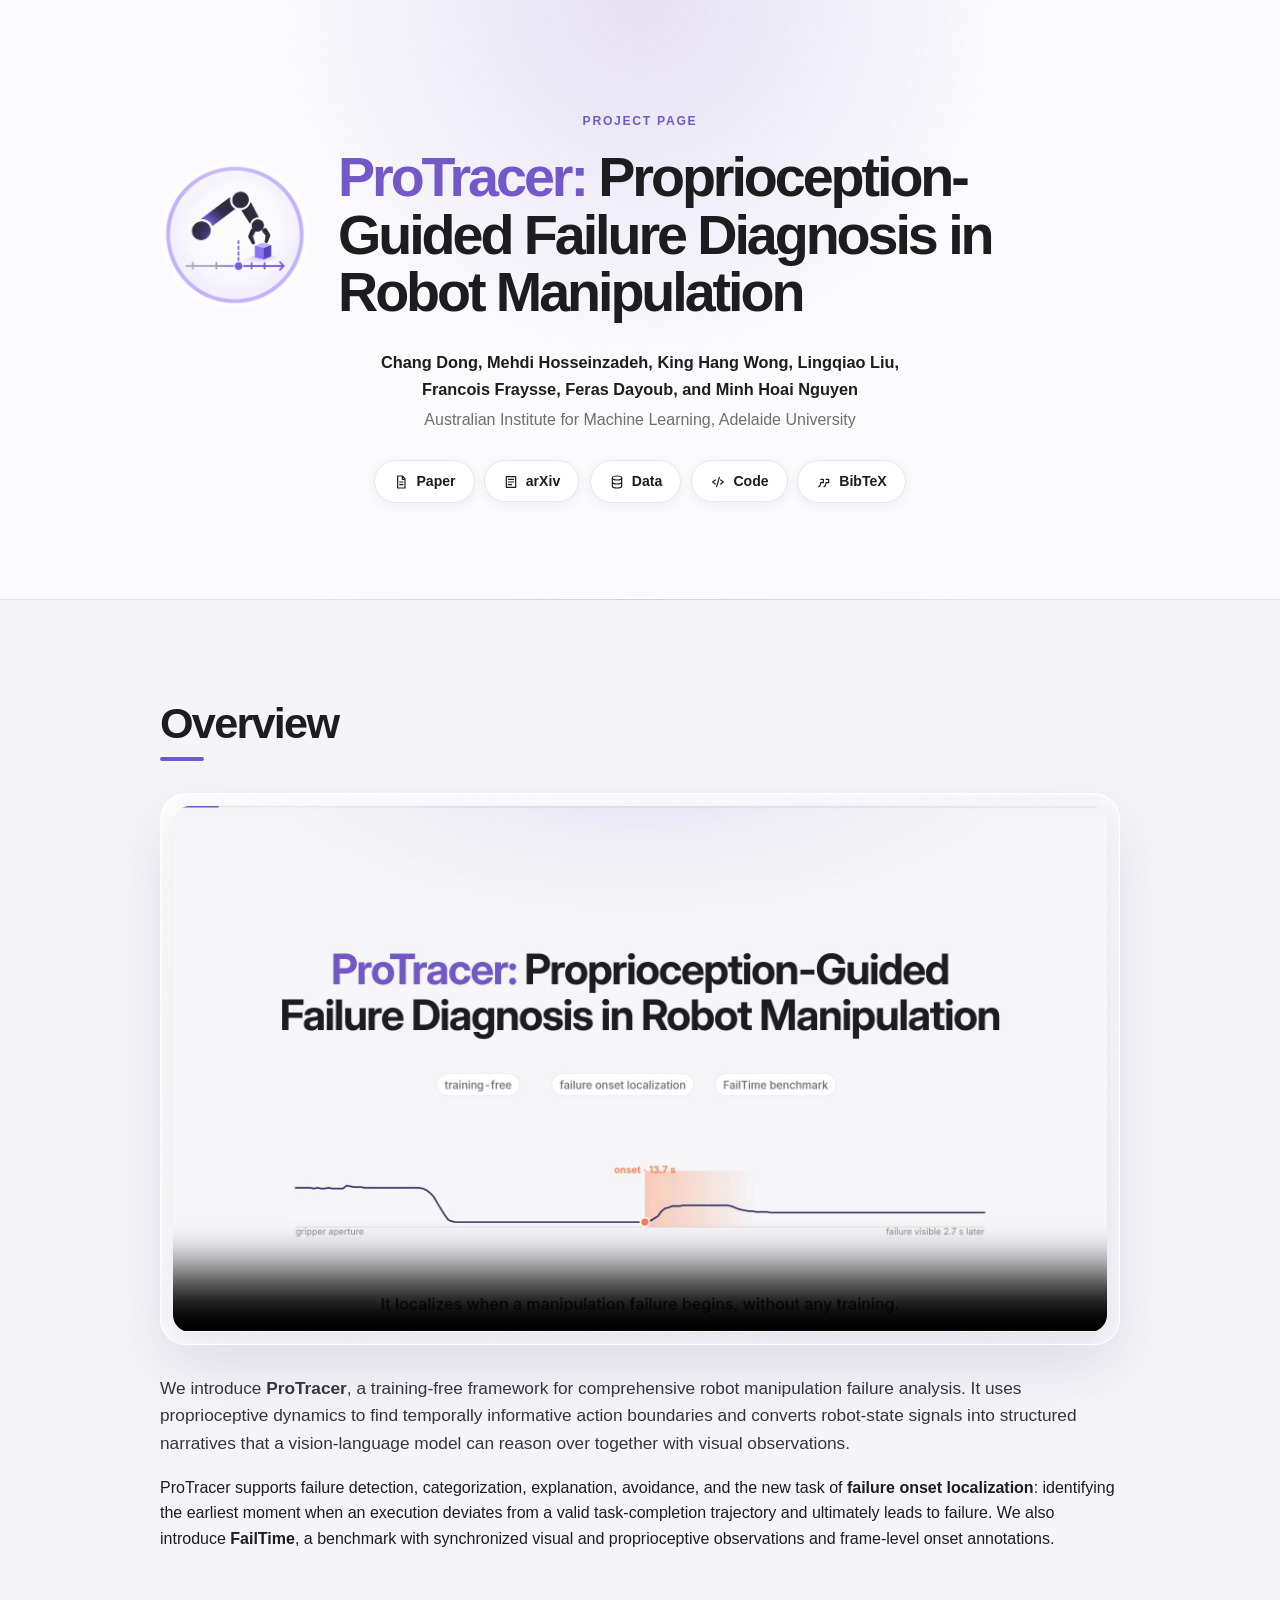
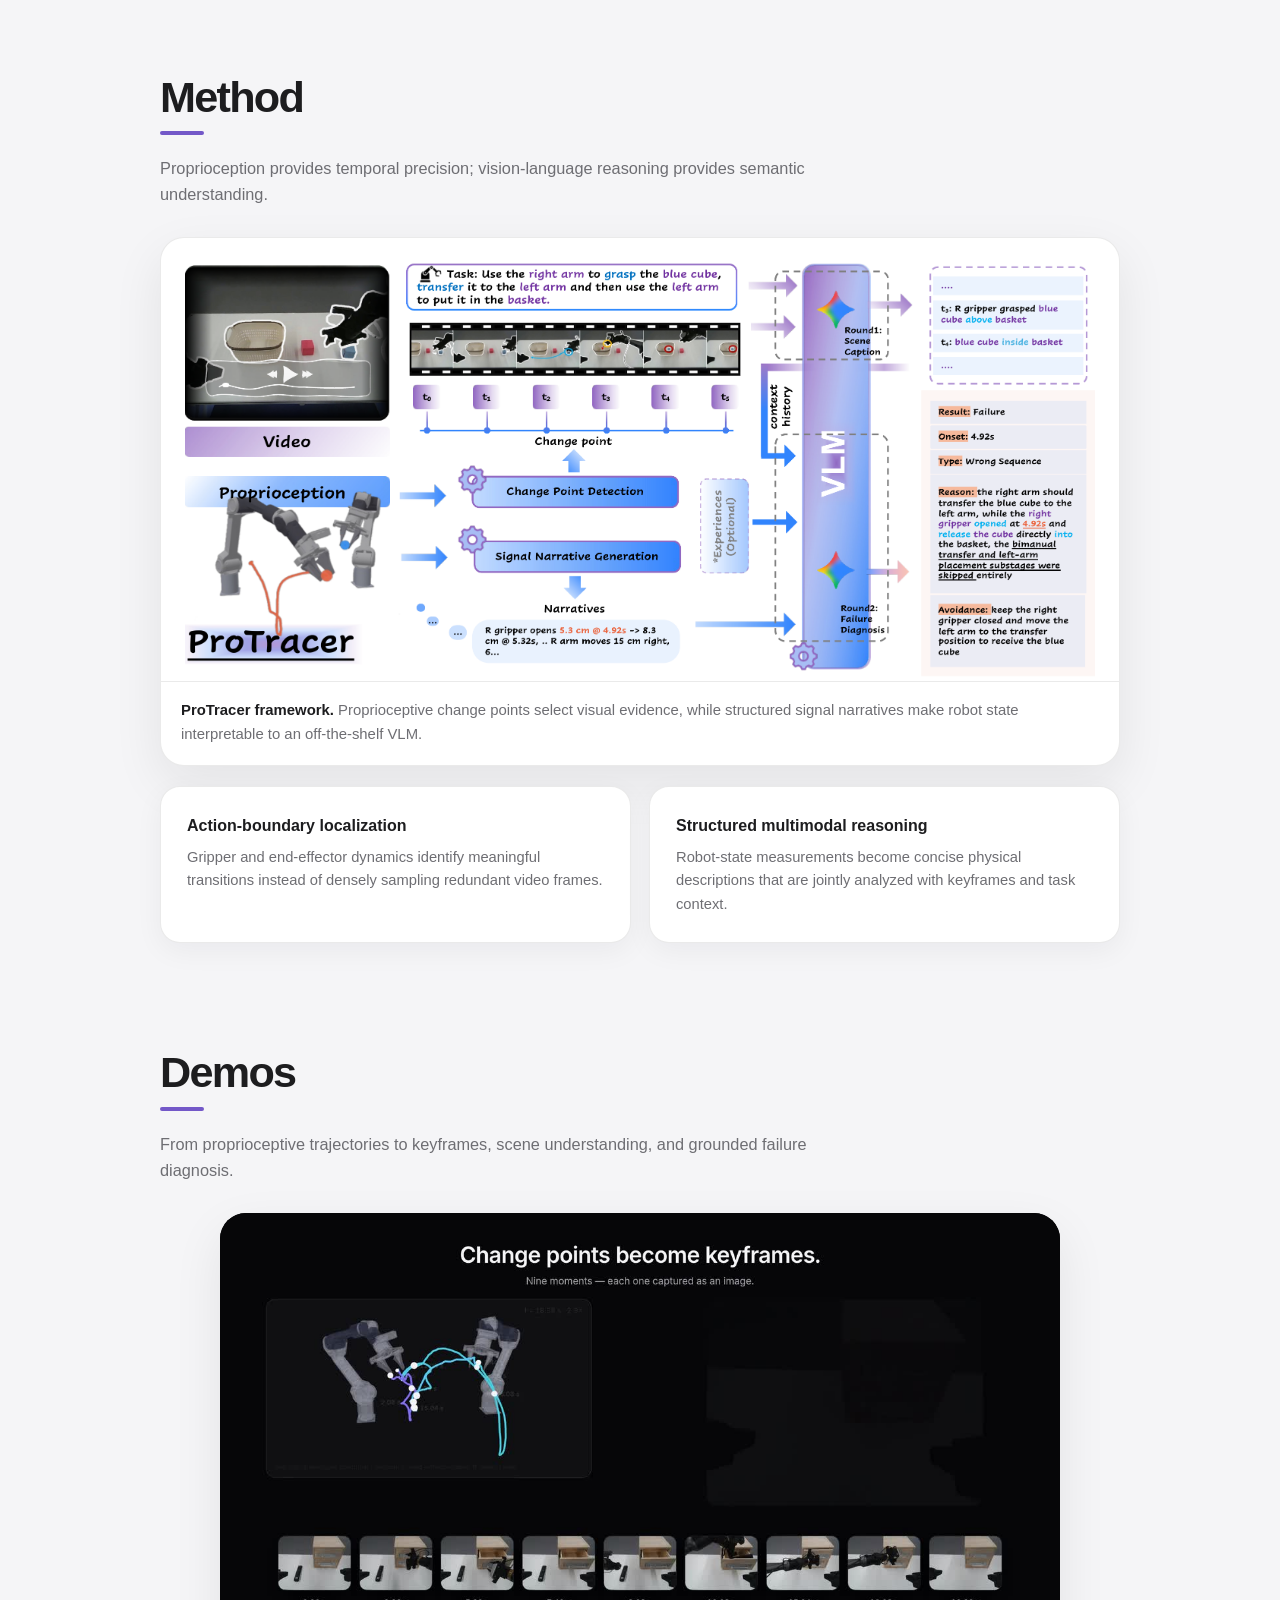
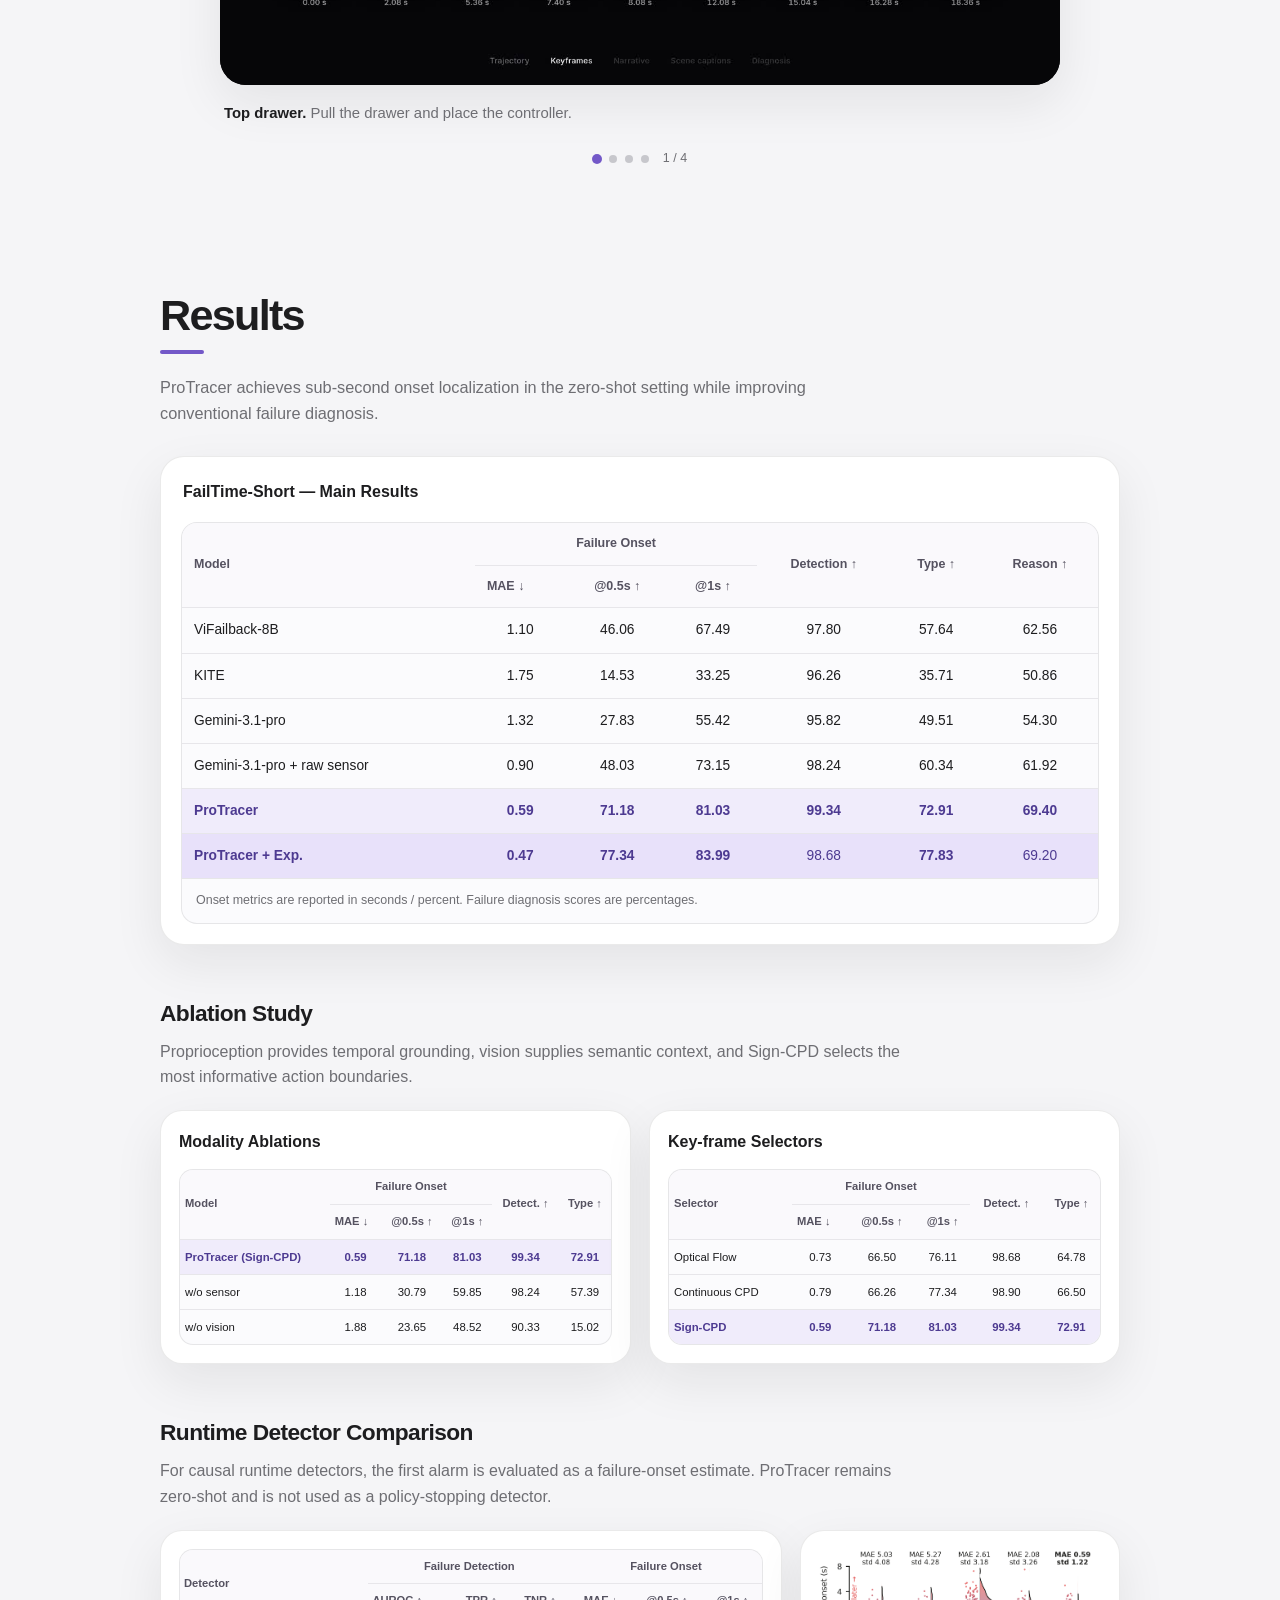
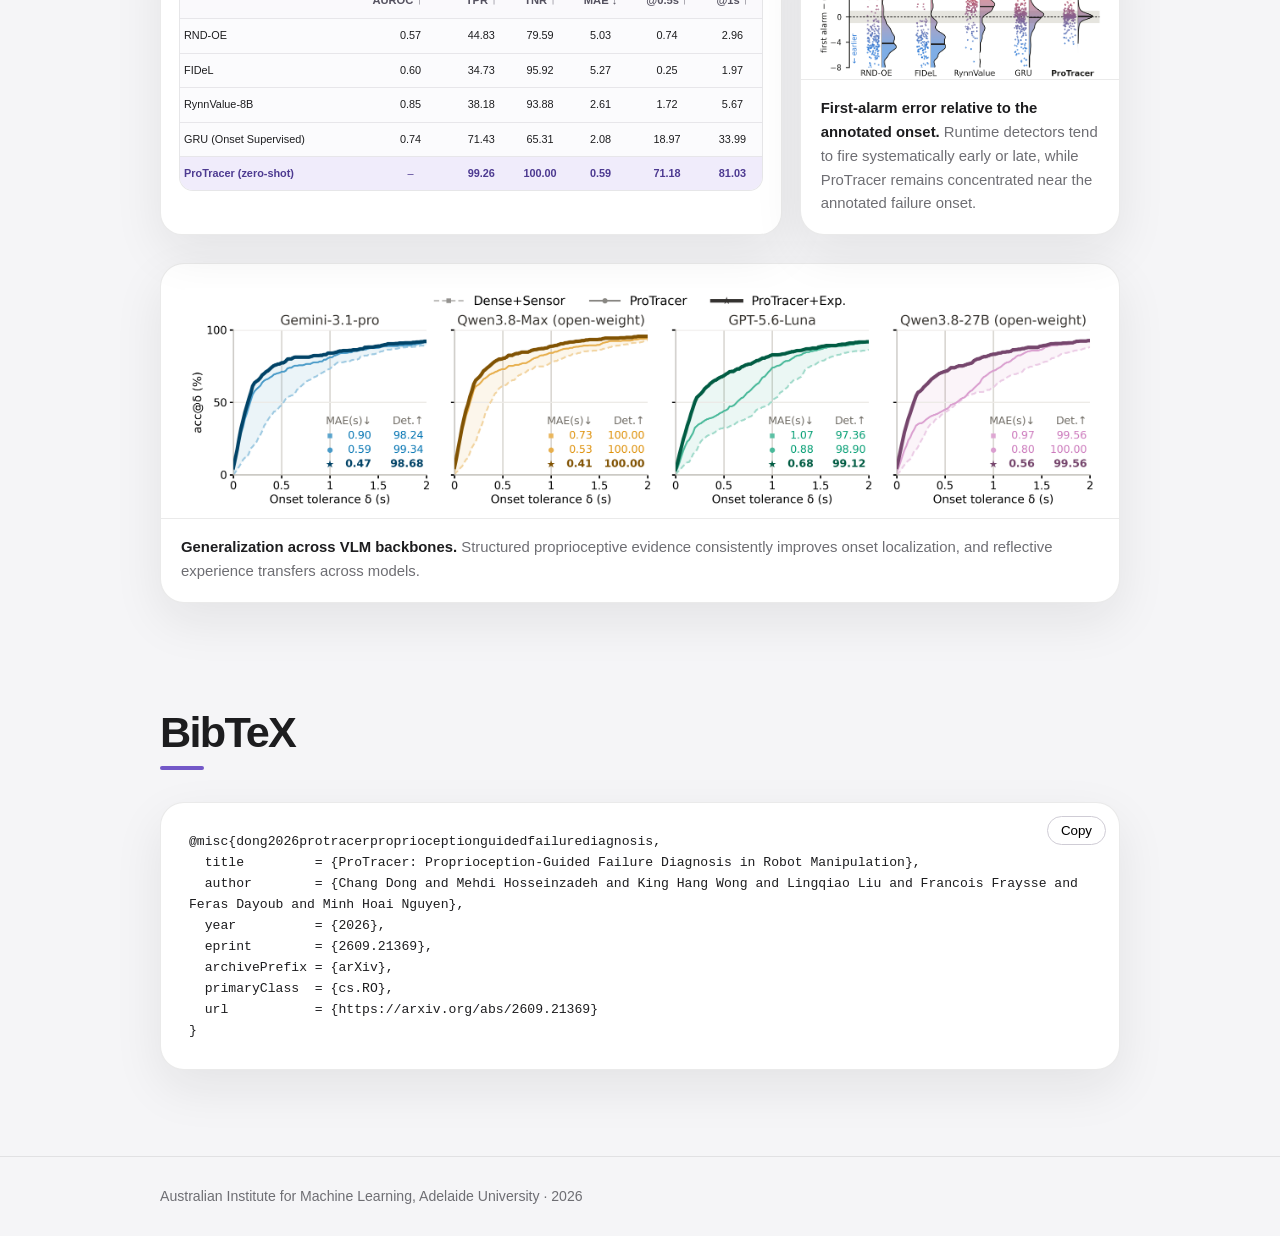
==== commit 97e3e35c: "Update BibTeX for arXiv release" ====
--- a/index.html
+++ b/index.html
@@ -198,10 +198,14 @@
       <h2>BibTeX</h2>
       <div class="bib-card">
         <button id="copy-button" type="button">Copy</button>
-        <pre><code id="bibtex-code">@article{dong2026protracer,
-  title  = {ProTracer: Proprioception-Guided Failure Diagnosis in Robot Manipulation},
-  author = {Dong, Chang and Hosseinzadeh, Mehdi and Wong, King Hang and Liu, Lingqiao and Fraysse, Francois and Dayoub, Feras and Nguyen, Minh Hoai},
-  year   = {2026}
+        <pre><code id="bibtex-code">@misc{dong2026protracerproprioceptionguidedfailurediagnosis,
+  title         = {ProTracer: Proprioception-Guided Failure Diagnosis in Robot Manipulation},
+  author        = {Chang Dong and Mehdi Hosseinzadeh and King Hang Wong and Lingqiao Liu and Francois Fraysse and Feras Dayoub and Minh Hoai Nguyen},
+  year          = {2026},
+  eprint        = {2609.21369},
+  archivePrefix = {arXiv},
+  primaryClass  = {cs.RO},
+  url           = {https://arxiv.org/abs/2609.21369}
 }</code></pre>
       </div>
     </section>
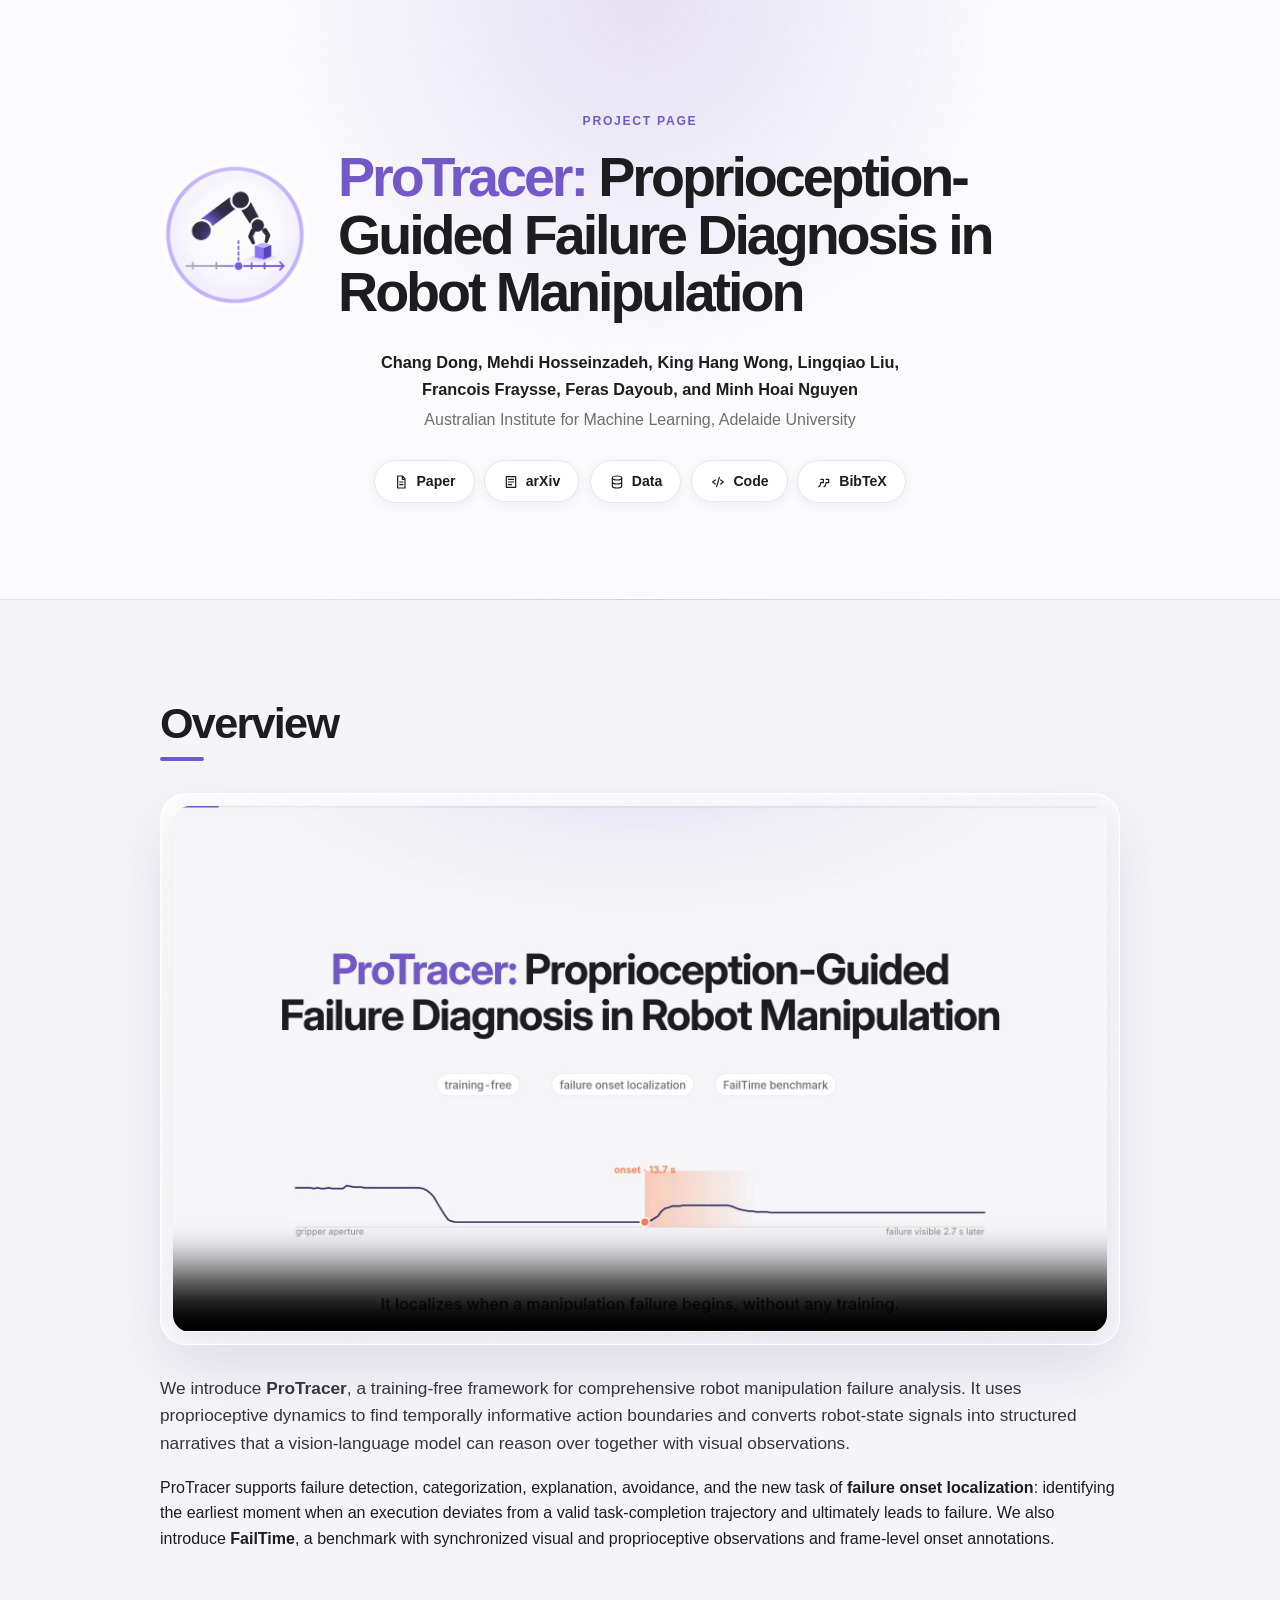
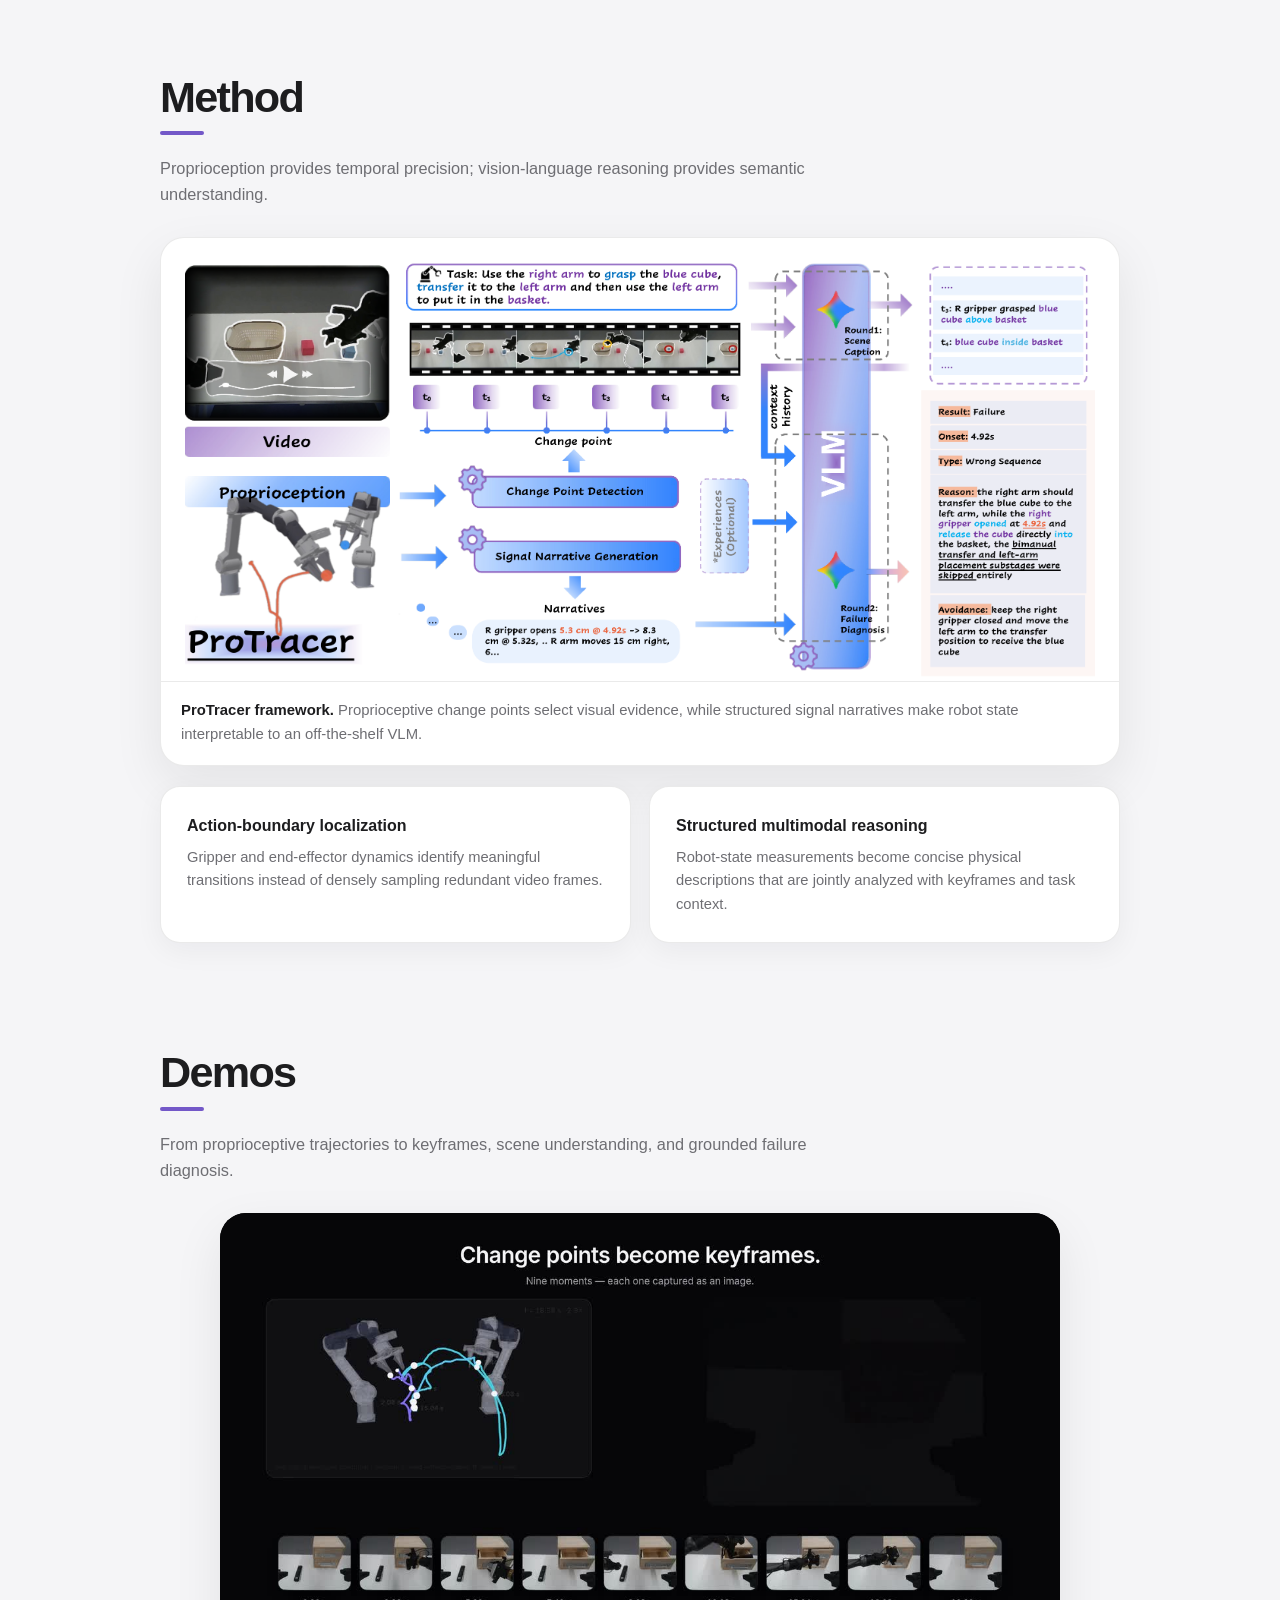
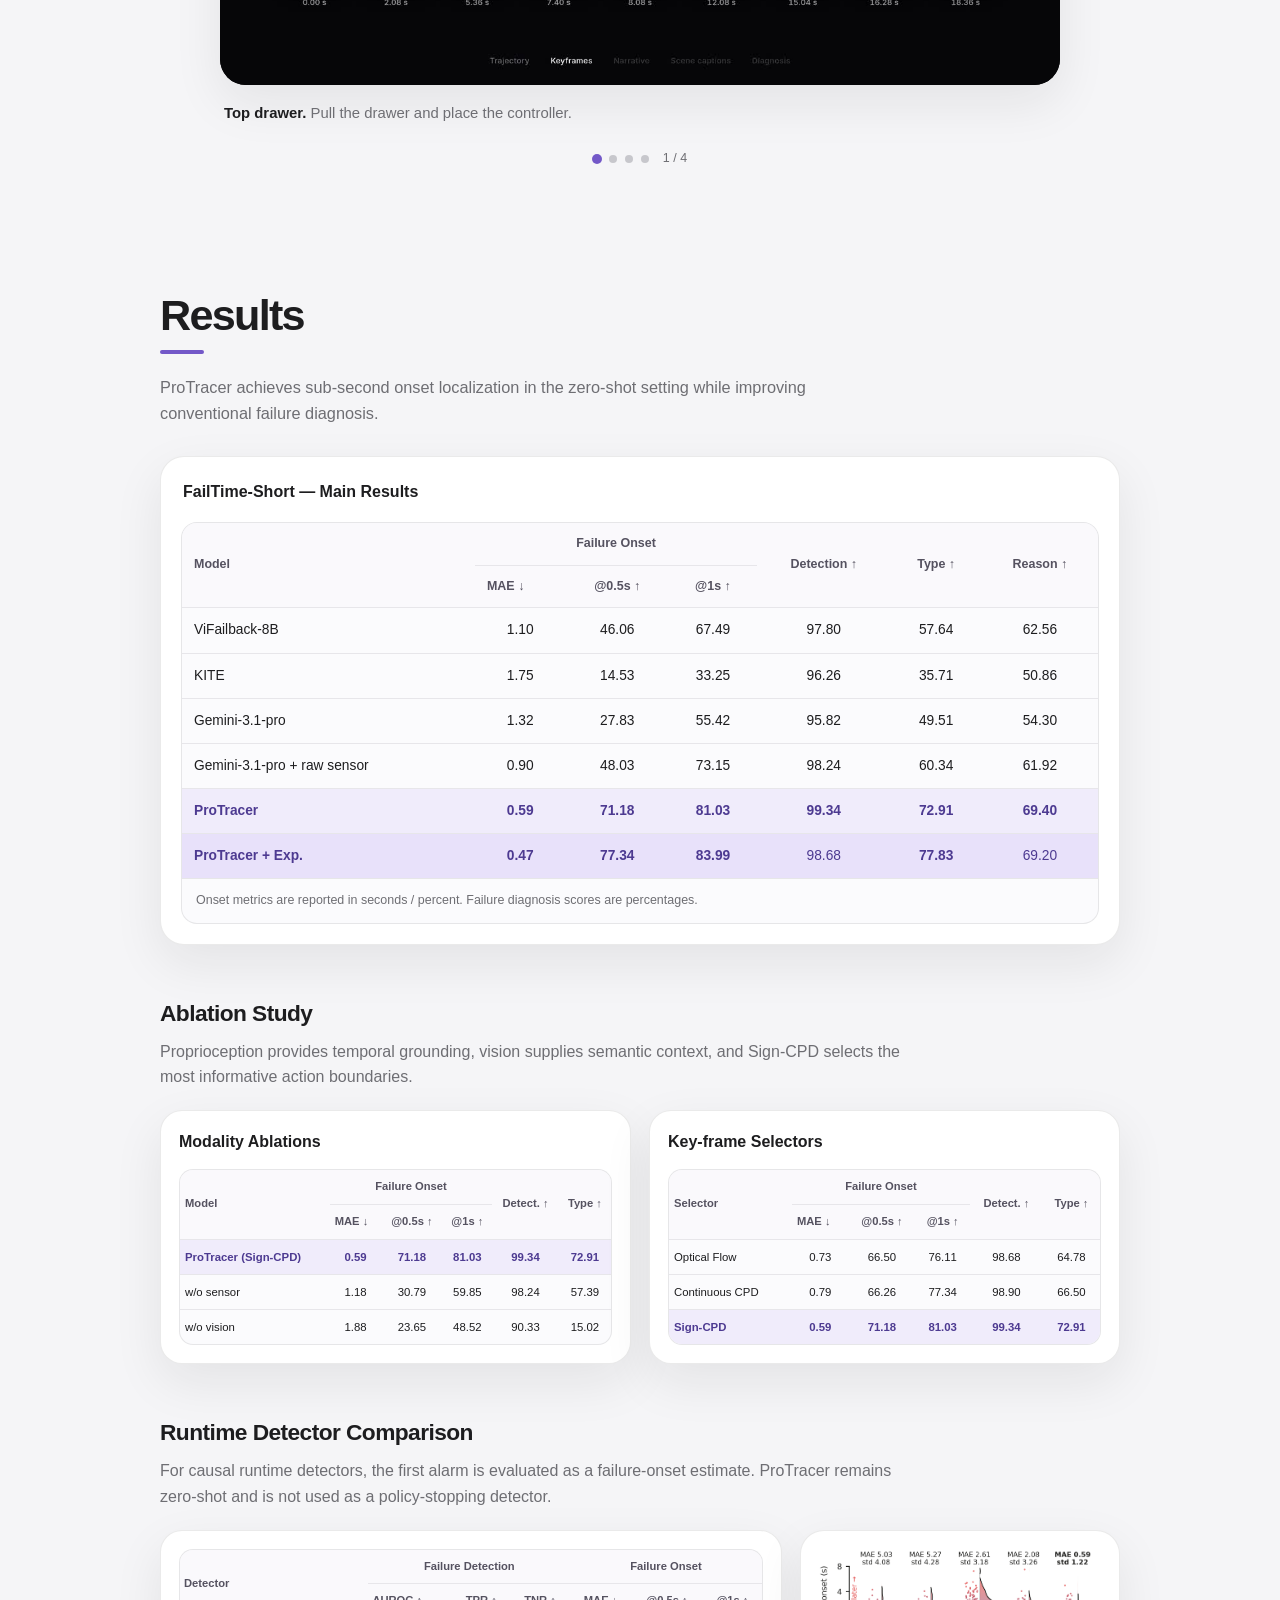
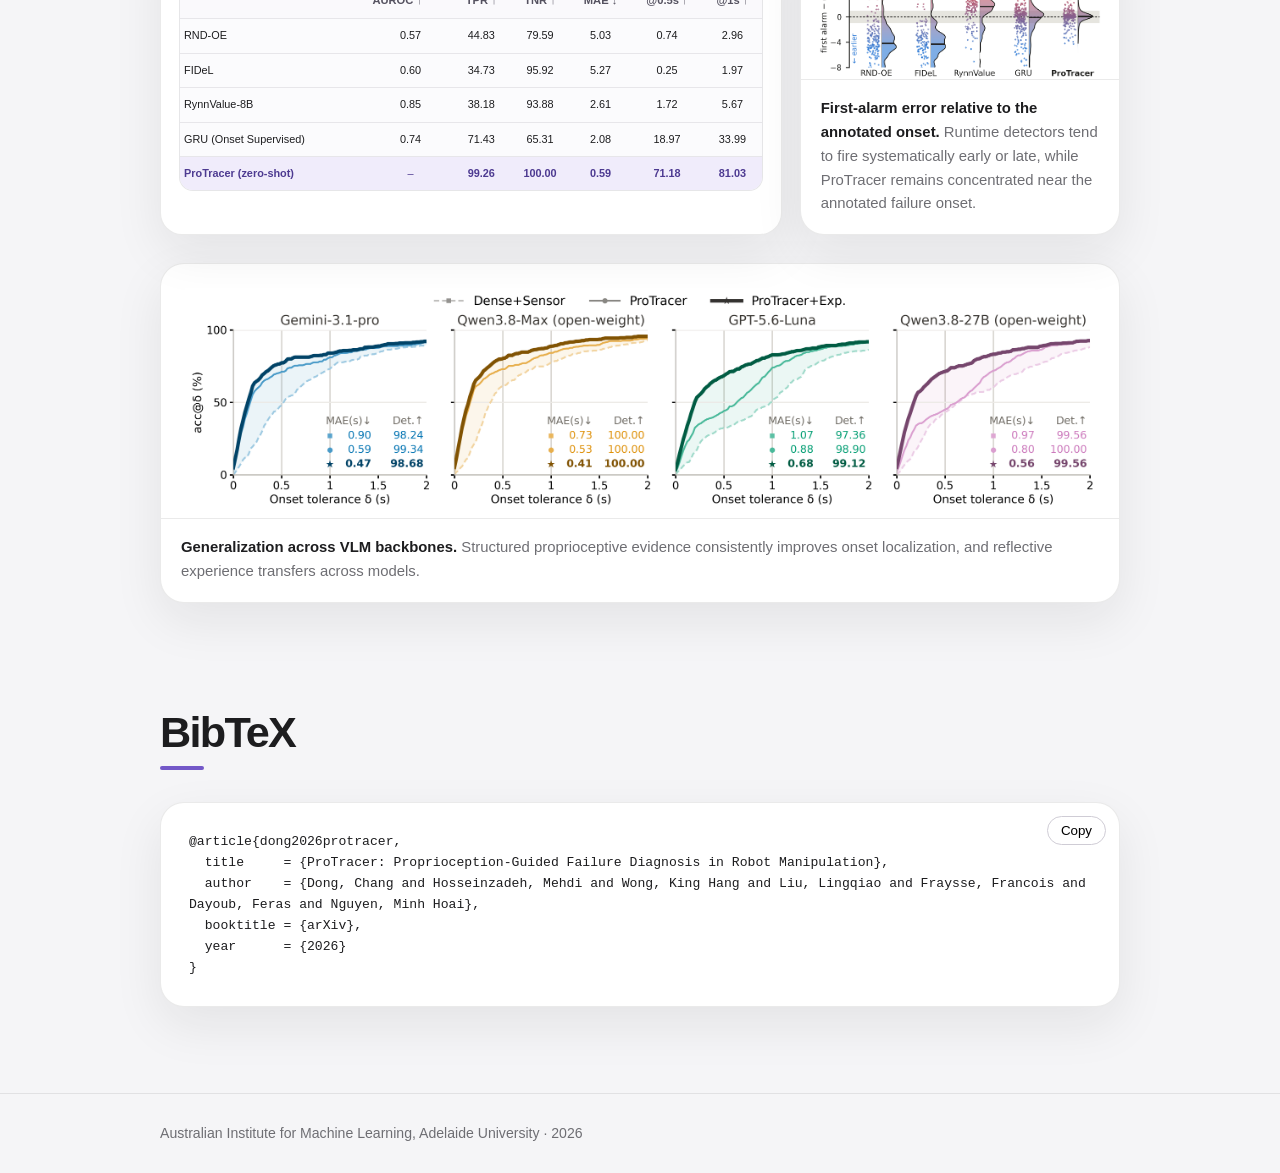
==== commit 95ac318a: "Simplify arXiv citation" ====
--- a/index.html
+++ b/index.html
@@ -198,14 +198,11 @@
       <h2>BibTeX</h2>
       <div class="bib-card">
         <button id="copy-button" type="button">Copy</button>
-        <pre><code id="bibtex-code">@misc{dong2026protracerproprioceptionguidedfailurediagnosis,
-  title         = {ProTracer: Proprioception-Guided Failure Diagnosis in Robot Manipulation},
-  author        = {Chang Dong and Mehdi Hosseinzadeh and King Hang Wong and Lingqiao Liu and Francois Fraysse and Feras Dayoub and Minh Hoai Nguyen},
-  year          = {2026},
-  eprint        = {2609.21369},
-  archivePrefix = {arXiv},
-  primaryClass  = {cs.RO},
-  url           = {https://arxiv.org/abs/2609.21369}
+        <pre><code id="bibtex-code">@article{dong2026protracer,
+  title     = {ProTracer: Proprioception-Guided Failure Diagnosis in Robot Manipulation},
+  author    = {Dong, Chang and Hosseinzadeh, Mehdi and Wong, King Hang and Liu, Lingqiao and Fraysse, Francois and Dayoub, Feras and Nguyen, Minh Hoai},
+  booktitle = {arXiv},
+  year      = {2026}
 }</code></pre>
       </div>
     </section>
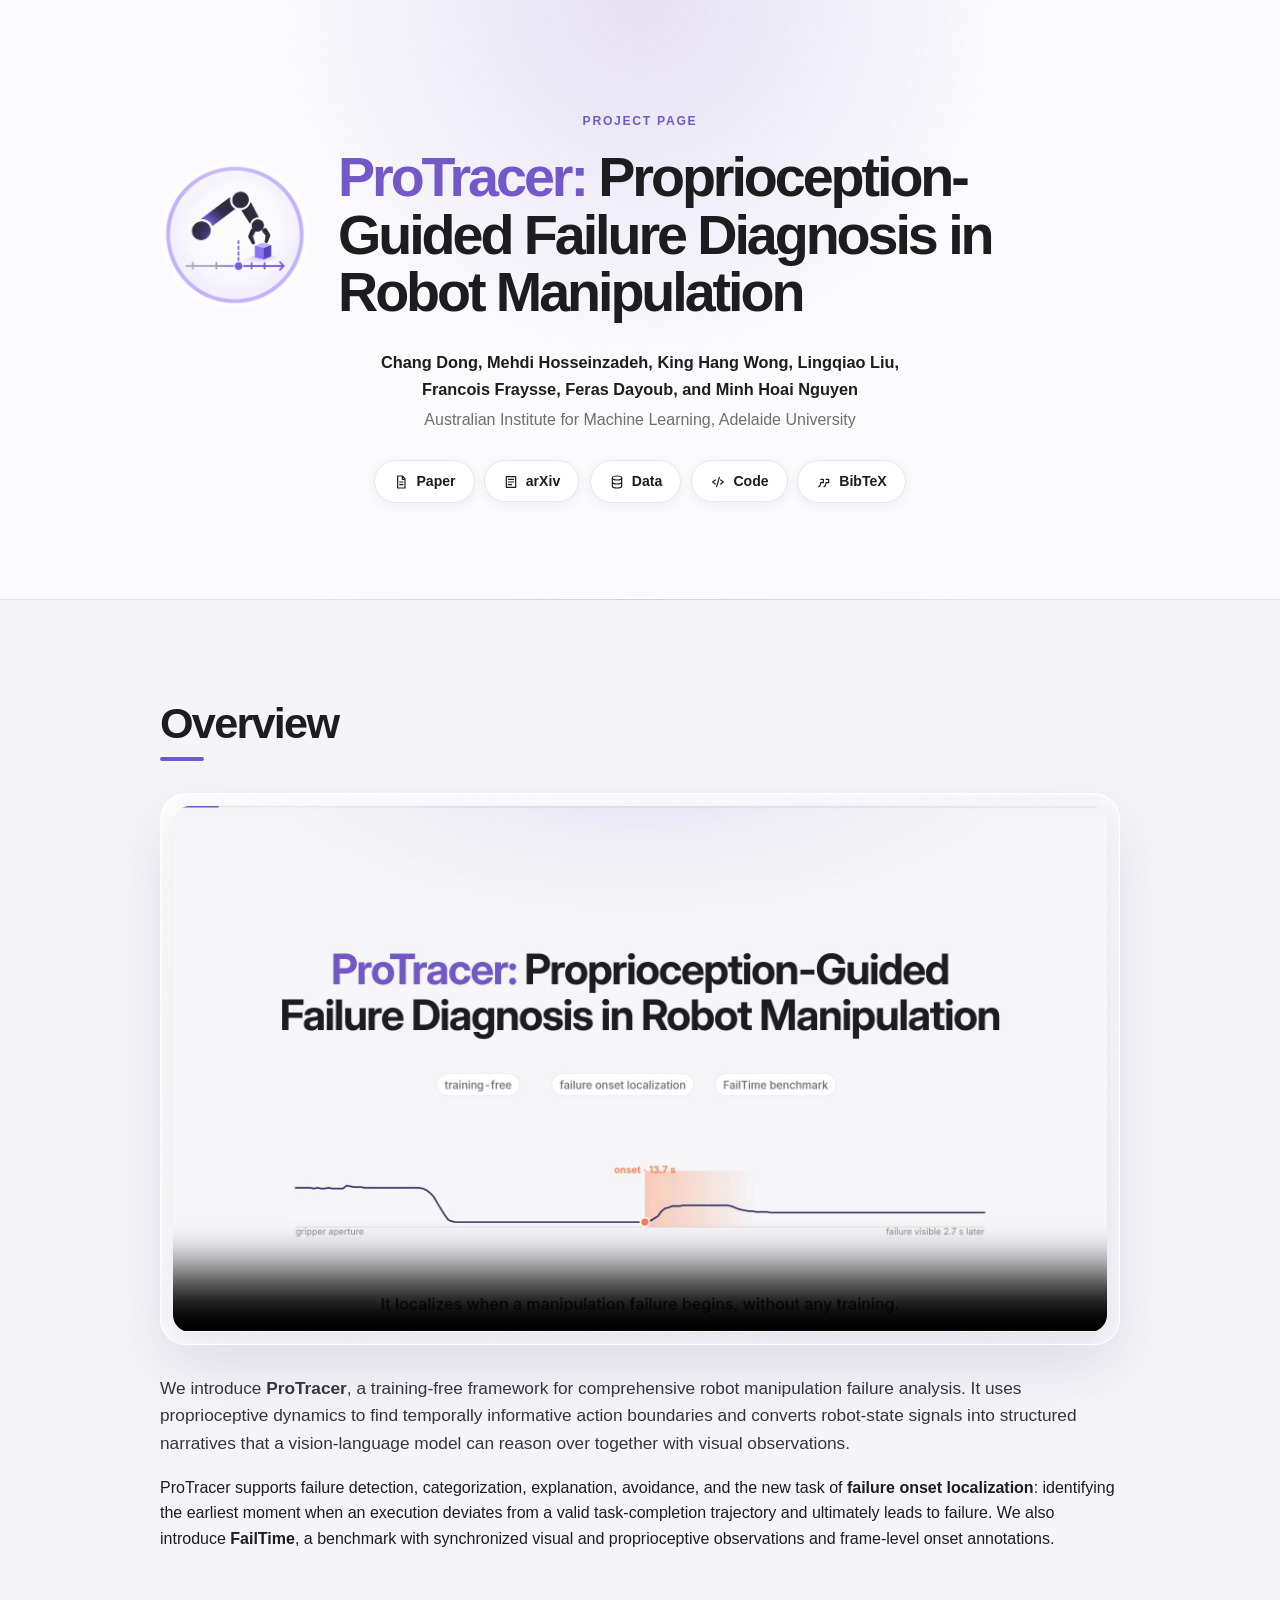
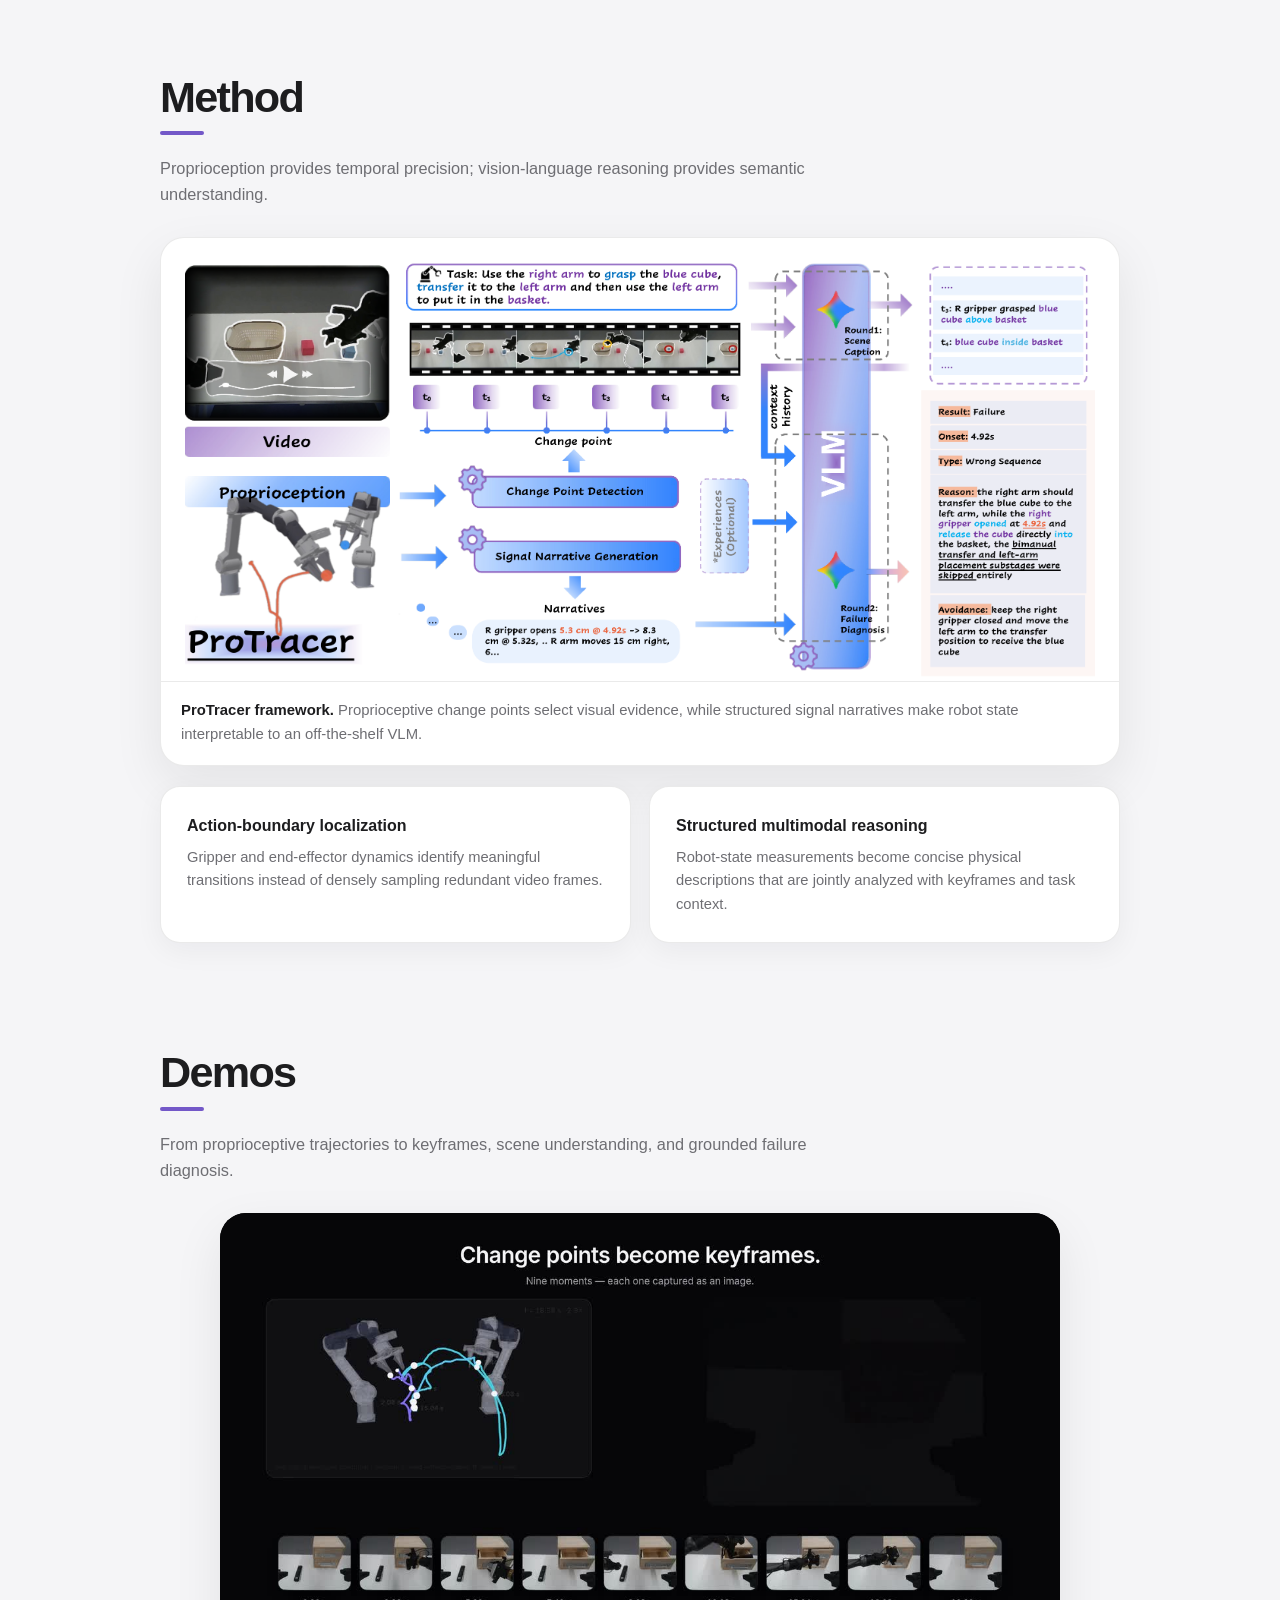
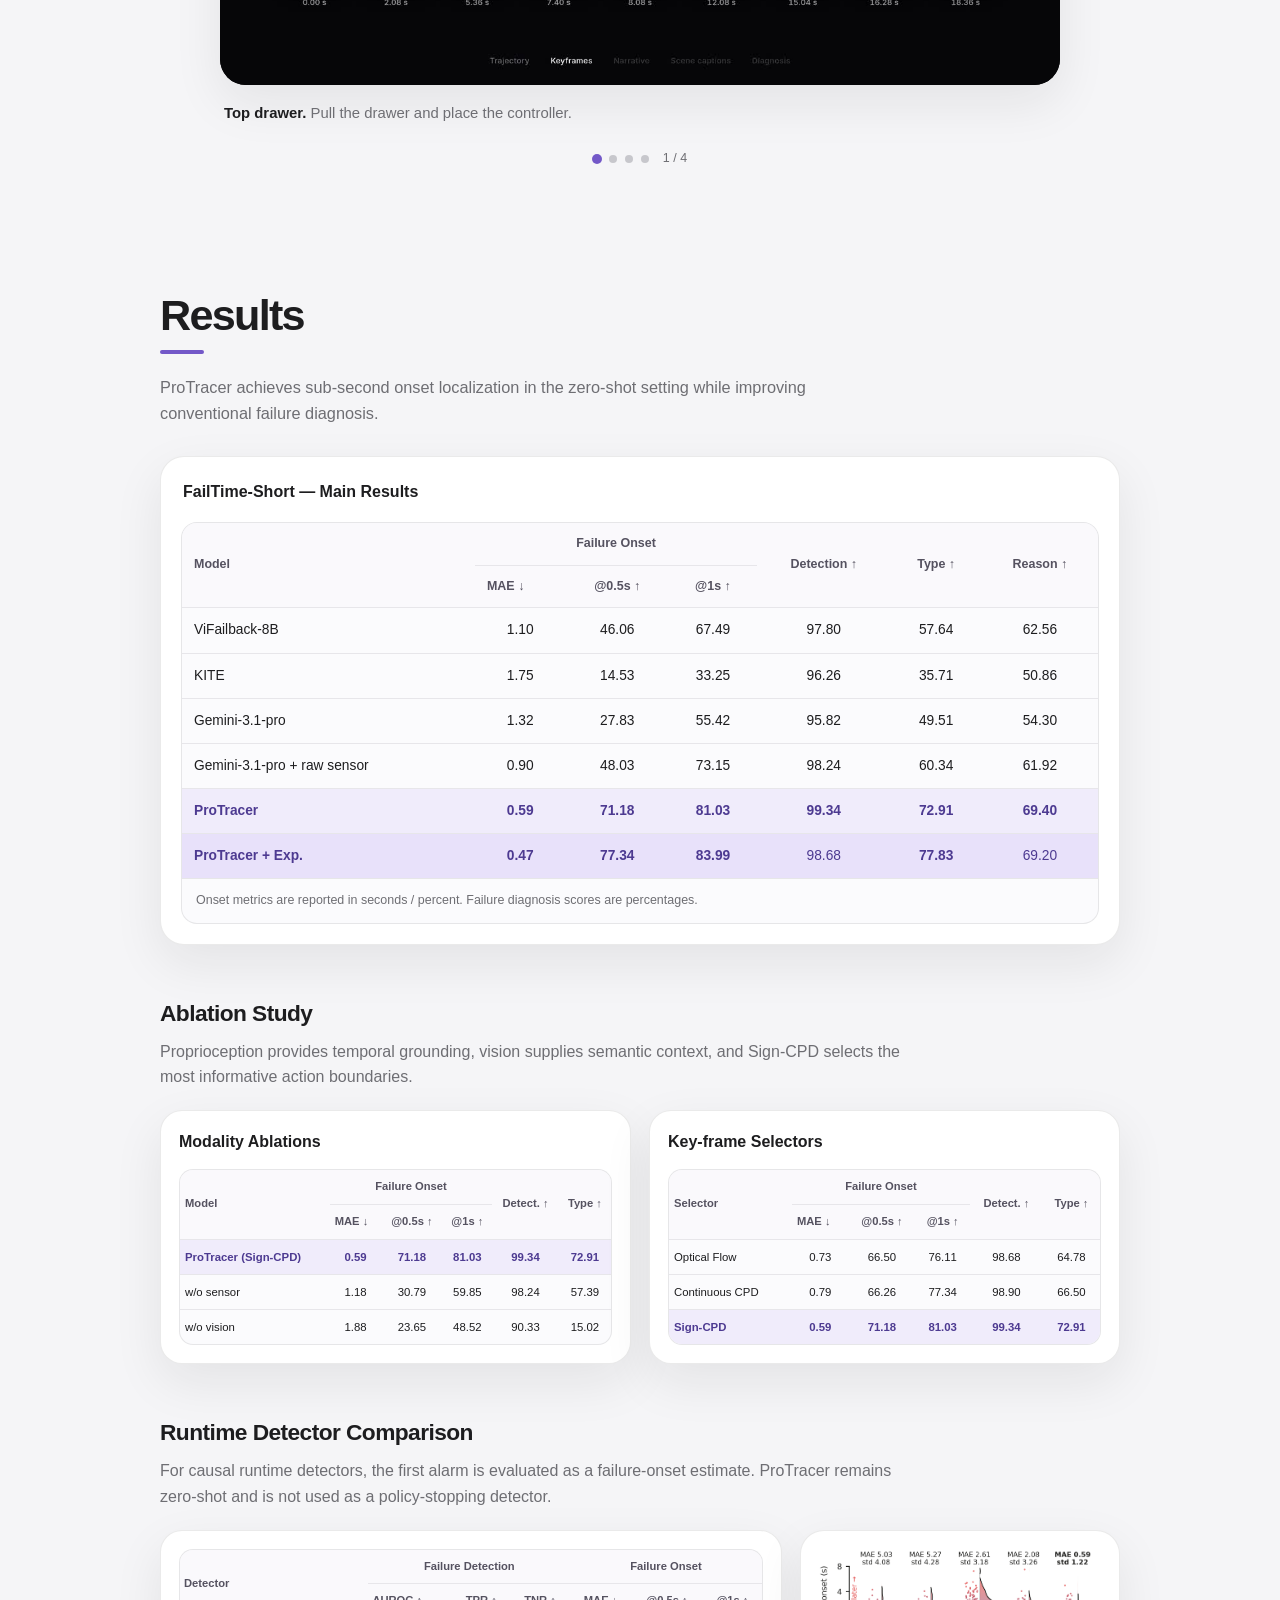
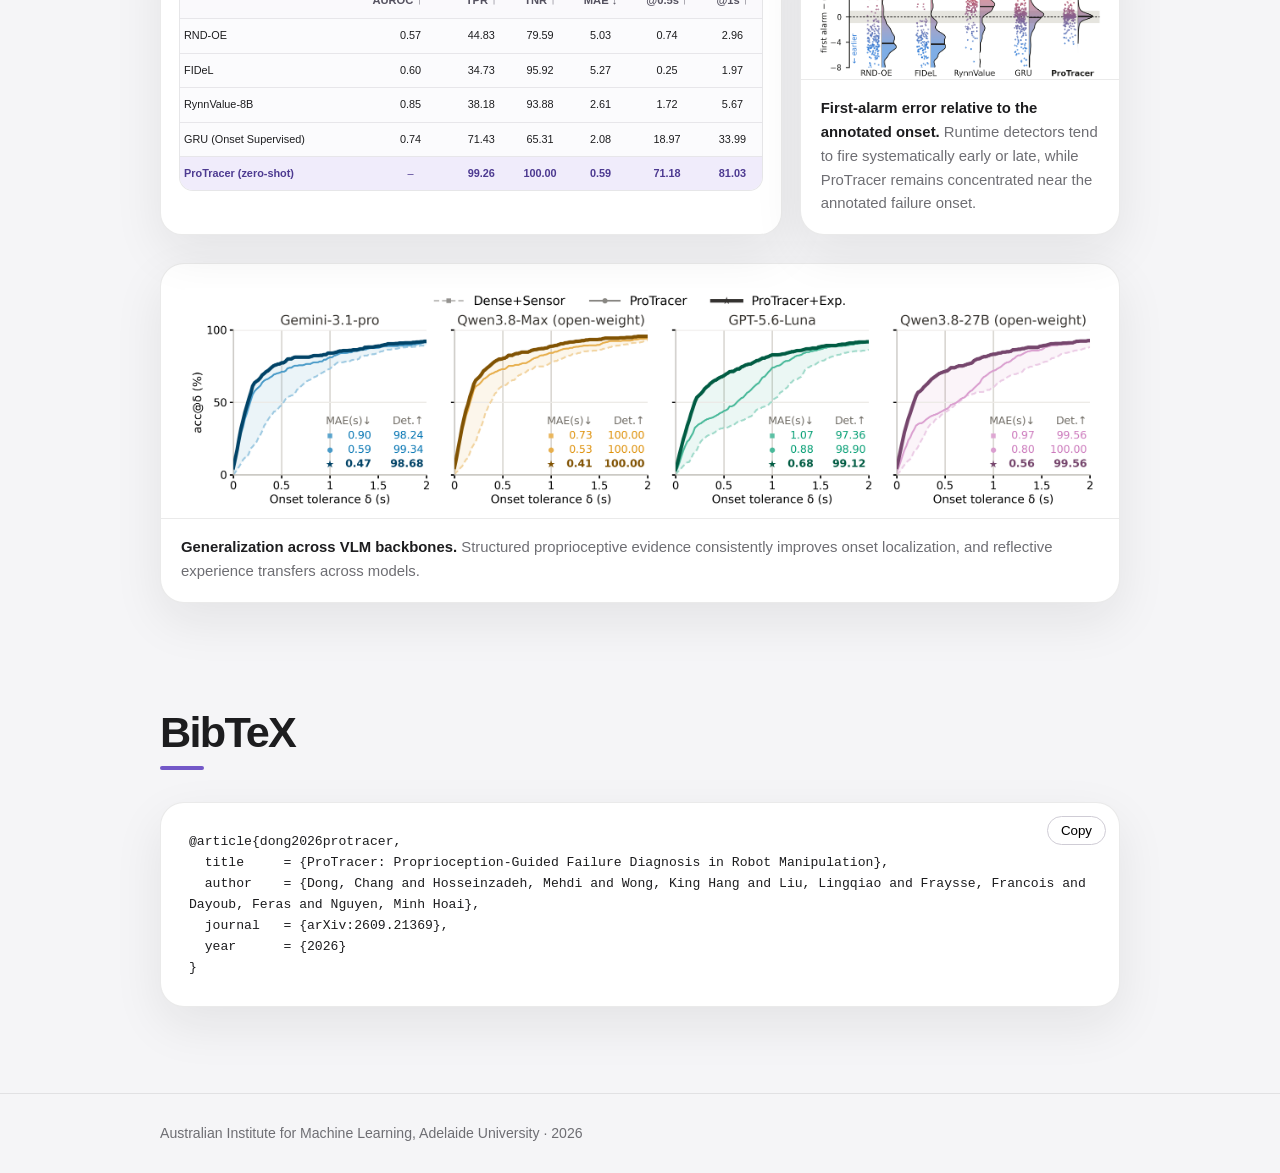
==== commit 132097e4: "Format citation with arXiv journal" ====
--- a/index.html
+++ b/index.html
@@ -201,7 +201,7 @@
         <pre><code id="bibtex-code">@article{dong2026protracer,
   title     = {ProTracer: Proprioception-Guided Failure Diagnosis in Robot Manipulation},
   author    = {Dong, Chang and Hosseinzadeh, Mehdi and Wong, King Hang and Liu, Lingqiao and Fraysse, Francois and Dayoub, Feras and Nguyen, Minh Hoai},
-  booktitle = {arXiv},
+  journal   = {arXiv:2609.21369},
   year      = {2026}
 }</code></pre>
       </div>
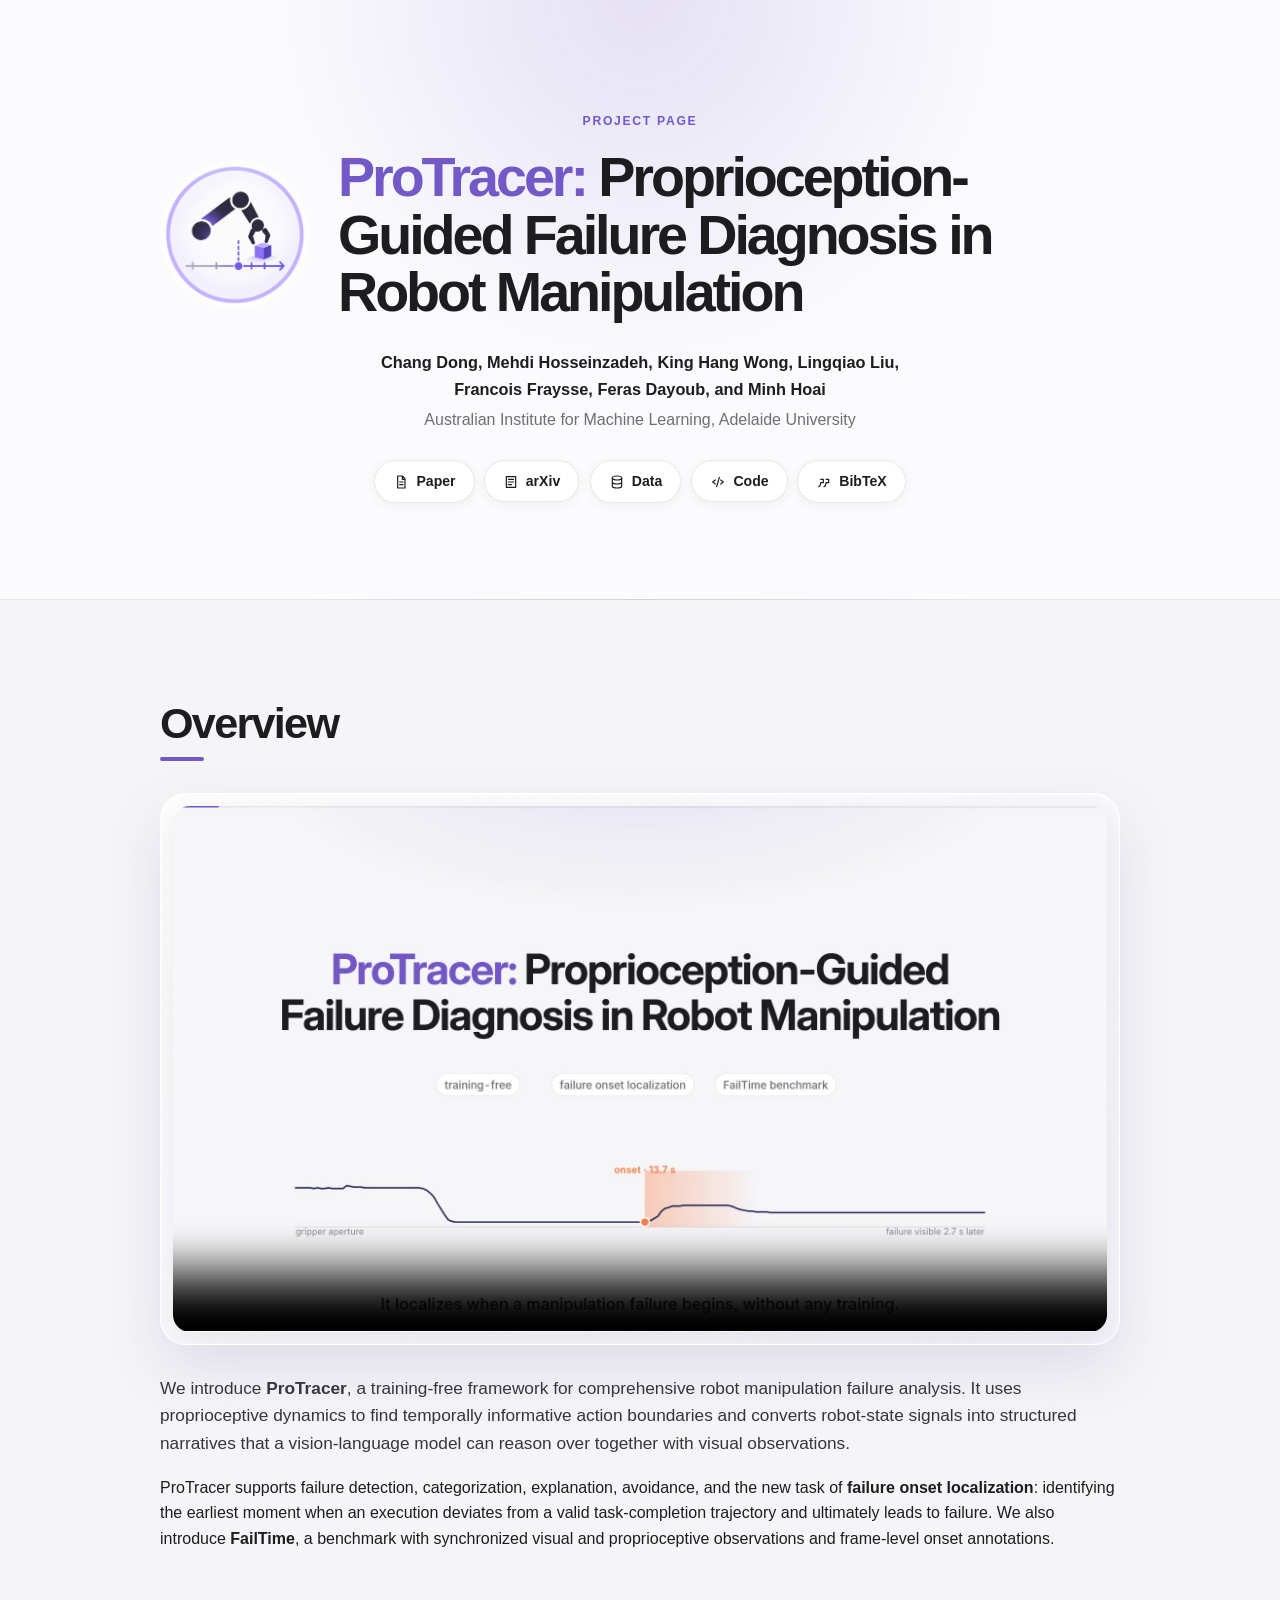
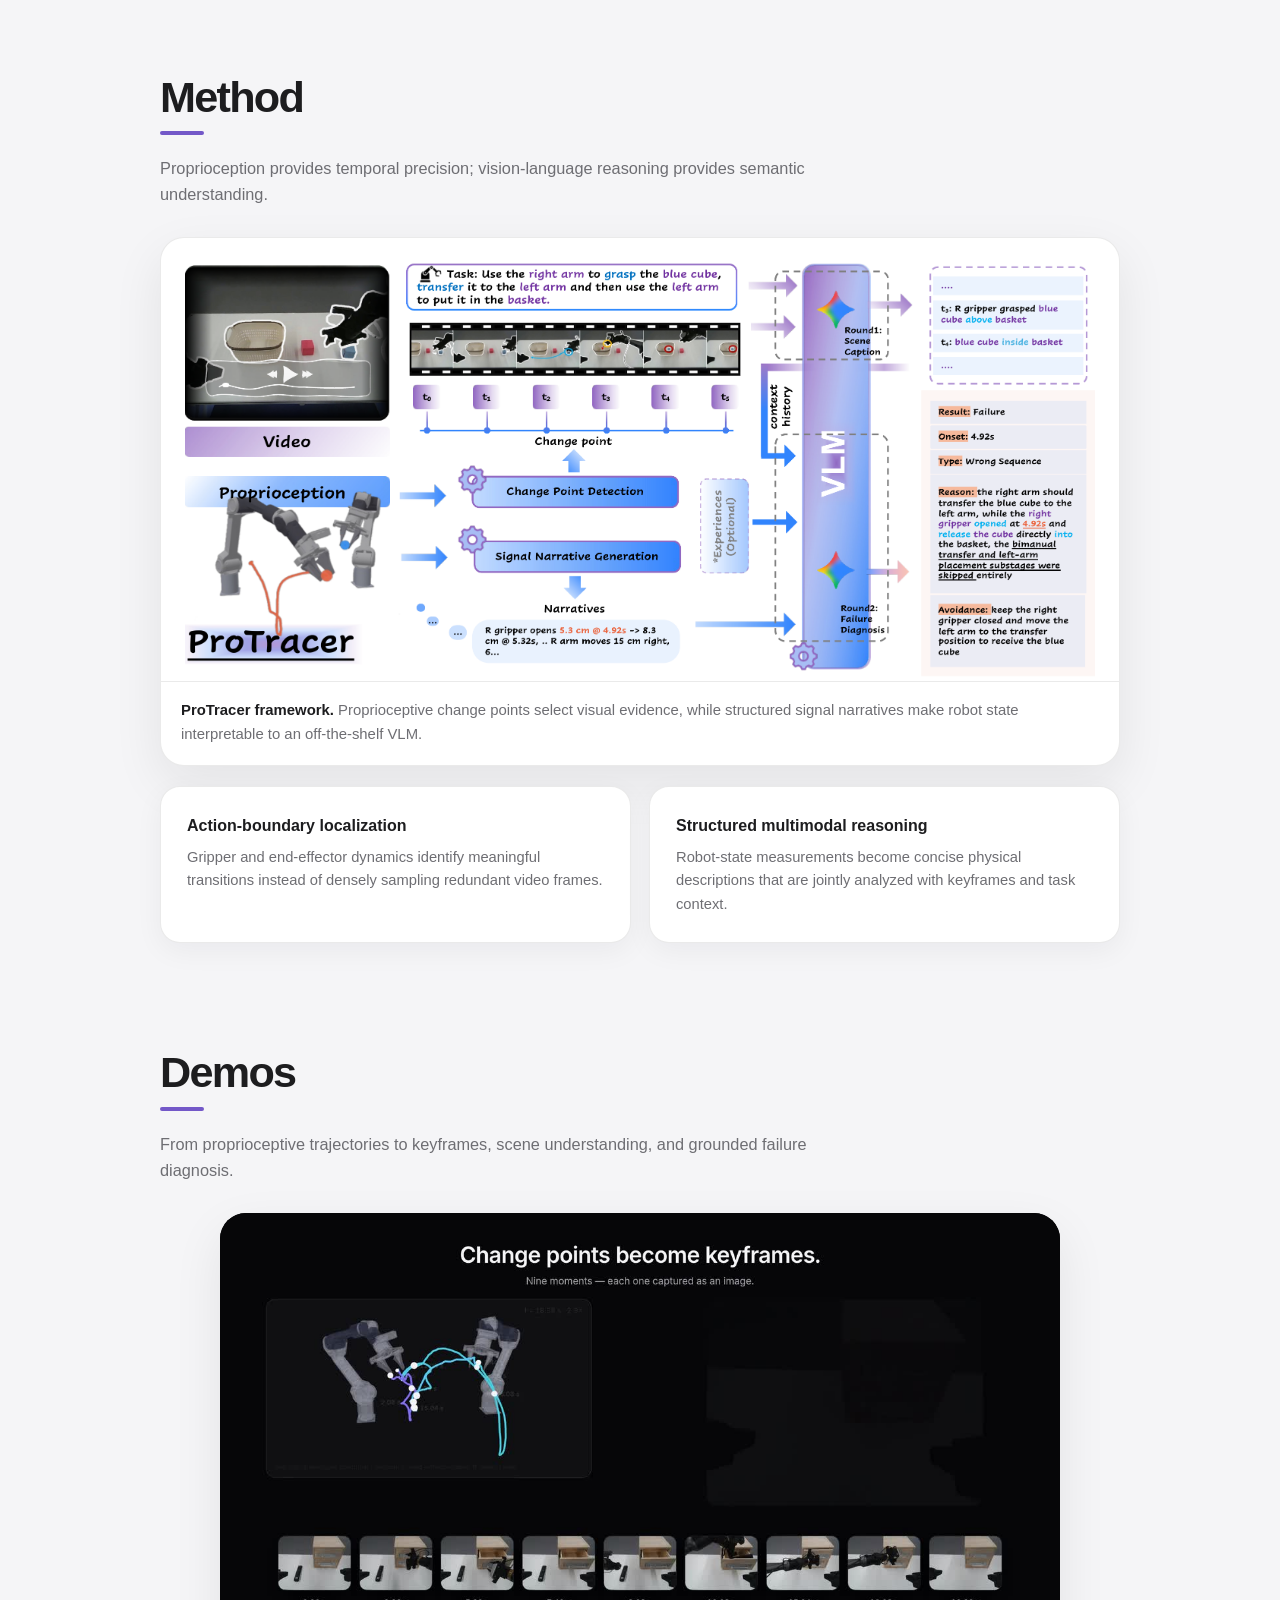
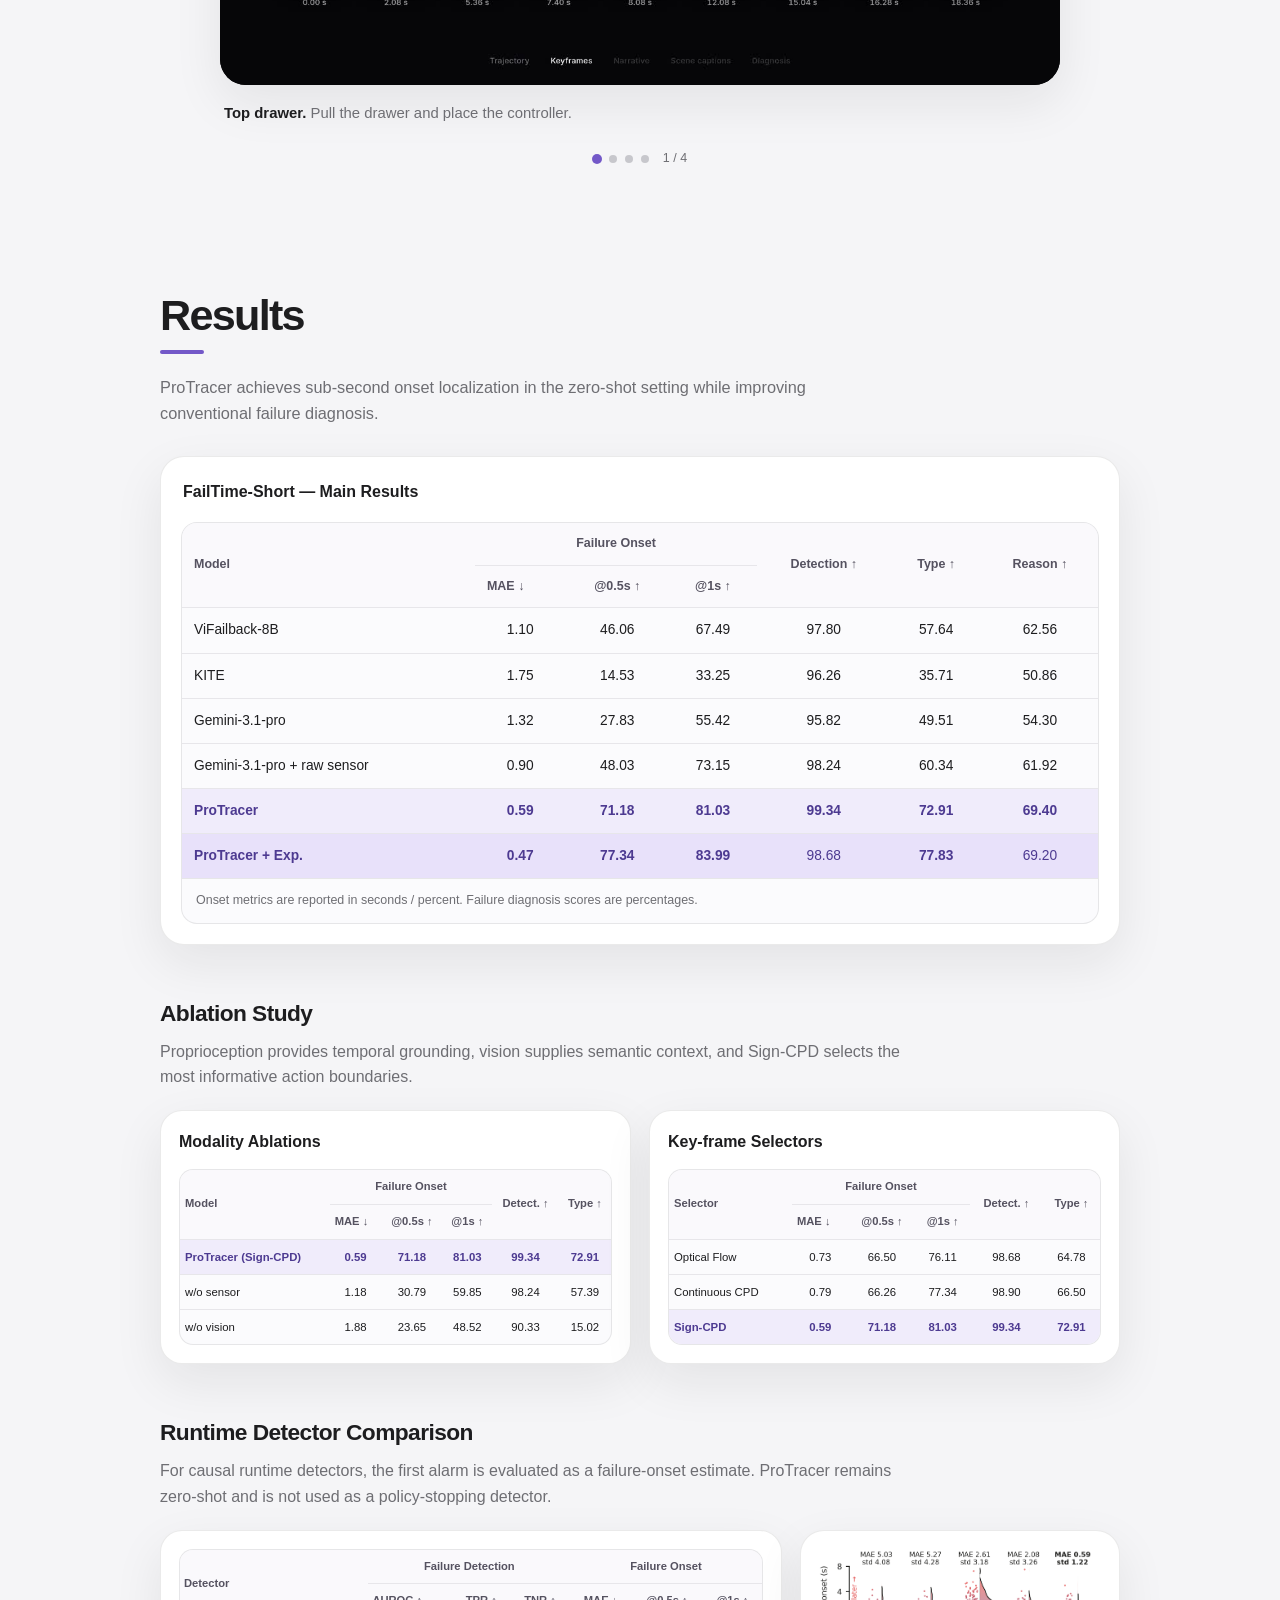
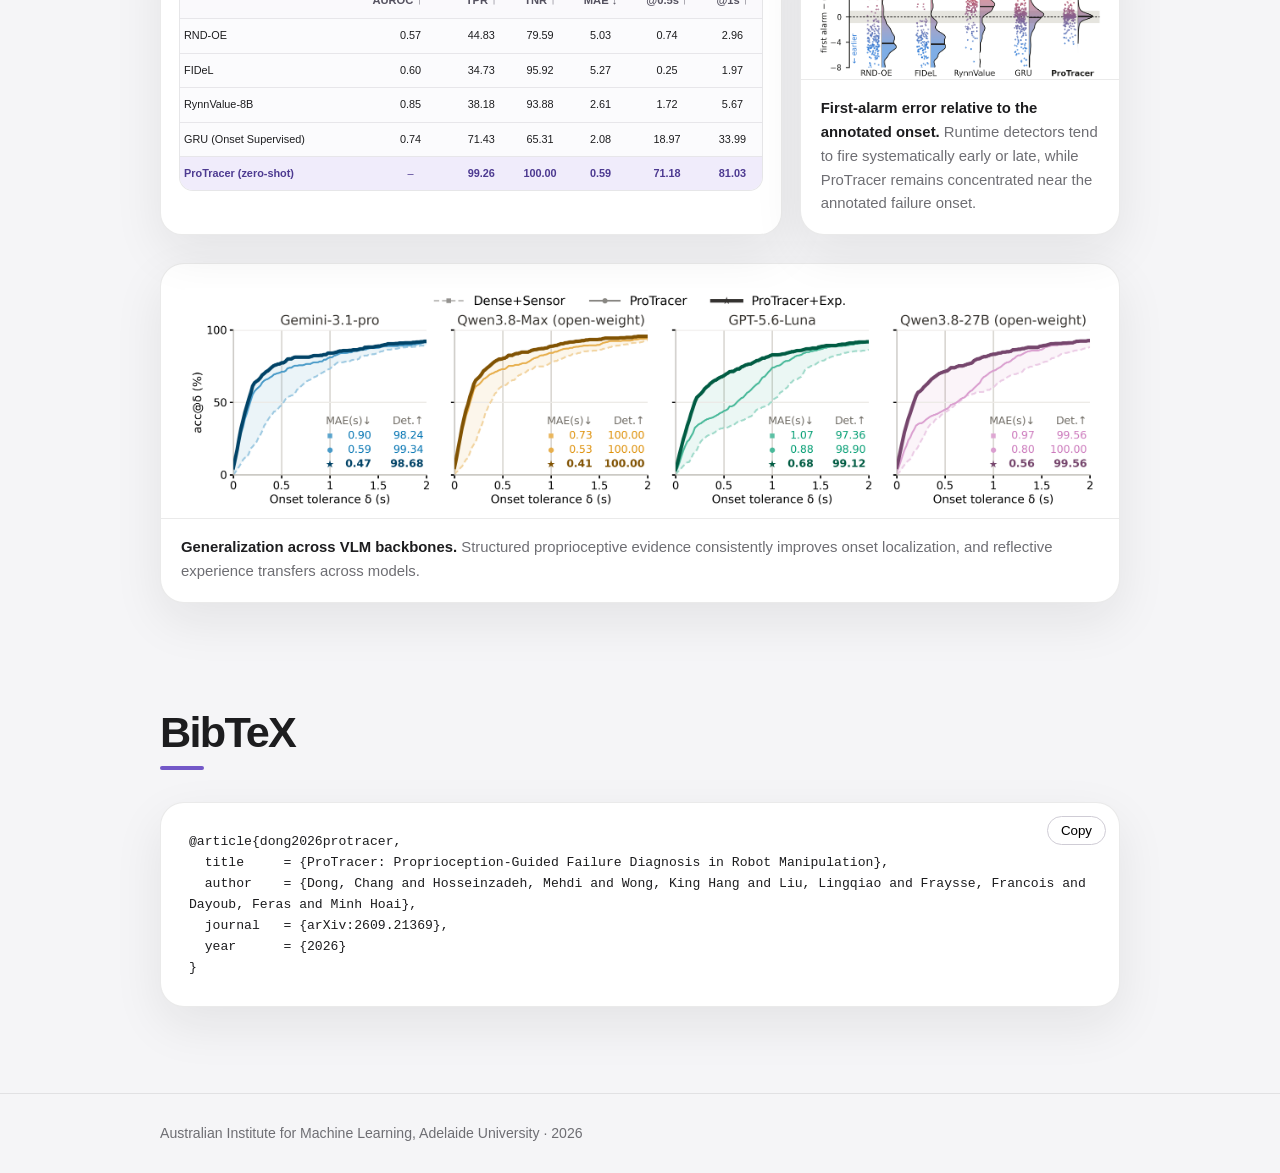
==== commit de40240e: "Update author display name" ====
--- a/index.html
+++ b/index.html
@@ -24,7 +24,7 @@
     <div class="container">
       <p class="venue">PROJECT PAGE</p>
       <h1 class="brand-title"><img class="title-logo" src="assets/protracer-logo.png?v=2" alt="ProTracer"><span class="title-copy"><span class="title-brand">ProTracer:</span> Proprioception-Guided Failure Diagnosis in Robot Manipulation</span></h1>
-      <p class="authors">Chang Dong, <a href="https://m80hz.github.io/" target="_blank" rel="noreferrer">Mehdi Hosseinzadeh</a>, King Hang Wong, <a href="https://lingqiao-adelaide.github.io/lingqiaoliu.github.io//" target="_blank" rel="noreferrer">Lingqiao Liu</a>,<br> <a href="https://researchers.adelaide.edu.au/profile/francois.fraysse" target="_blank" rel="noreferrer">Francois Fraysse</a>, <a href="https://ferasdayoub.com/" target="_blank" rel="noreferrer">Feras Dayoub</a>, and <a href="https://minhhoai.net/" target="_blank" rel="noreferrer">Minh Hoai Nguyen</a></p>
+      <p class="authors">Chang Dong, <a href="https://m80hz.github.io/" target="_blank" rel="noreferrer">Mehdi Hosseinzadeh</a>, King Hang Wong, <a href="https://lingqiao-adelaide.github.io/lingqiaoliu.github.io//" target="_blank" rel="noreferrer">Lingqiao Liu</a>,<br> <a href="https://researchers.adelaide.edu.au/profile/francois.fraysse" target="_blank" rel="noreferrer">Francois Fraysse</a>, <a href="https://ferasdayoub.com/" target="_blank" rel="noreferrer">Feras Dayoub</a>, and <a href="https://minhhoai.net/" target="_blank" rel="noreferrer">Minh Hoai</a></p>
       <p class="affiliation">Australian Institute for Machine Learning, Adelaide University</p>
       <nav class="project-links" aria-label="Project links">
         <a class="pill" href="paper/"><svg viewBox="0 0 24 24" aria-hidden="true"><path d="M7 3h7l4 4v14H7zM14 3v5h4M10 12h5M10 16h5"/></svg>Paper</a>
@@ -200,7 +200,7 @@
         <button id="copy-button" type="button">Copy</button>
         <pre><code id="bibtex-code">@article{dong2026protracer,
   title     = {ProTracer: Proprioception-Guided Failure Diagnosis in Robot Manipulation},
-  author    = {Dong, Chang and Hosseinzadeh, Mehdi and Wong, King Hang and Liu, Lingqiao and Fraysse, Francois and Dayoub, Feras and Nguyen, Minh Hoai},
+  author    = {Dong, Chang and Hosseinzadeh, Mehdi and Wong, King Hang and Liu, Lingqiao and Fraysse, Francois and Dayoub, Feras and Minh Hoai},
   journal   = {arXiv:2609.21369},
   year      = {2026}
 }</code></pre>
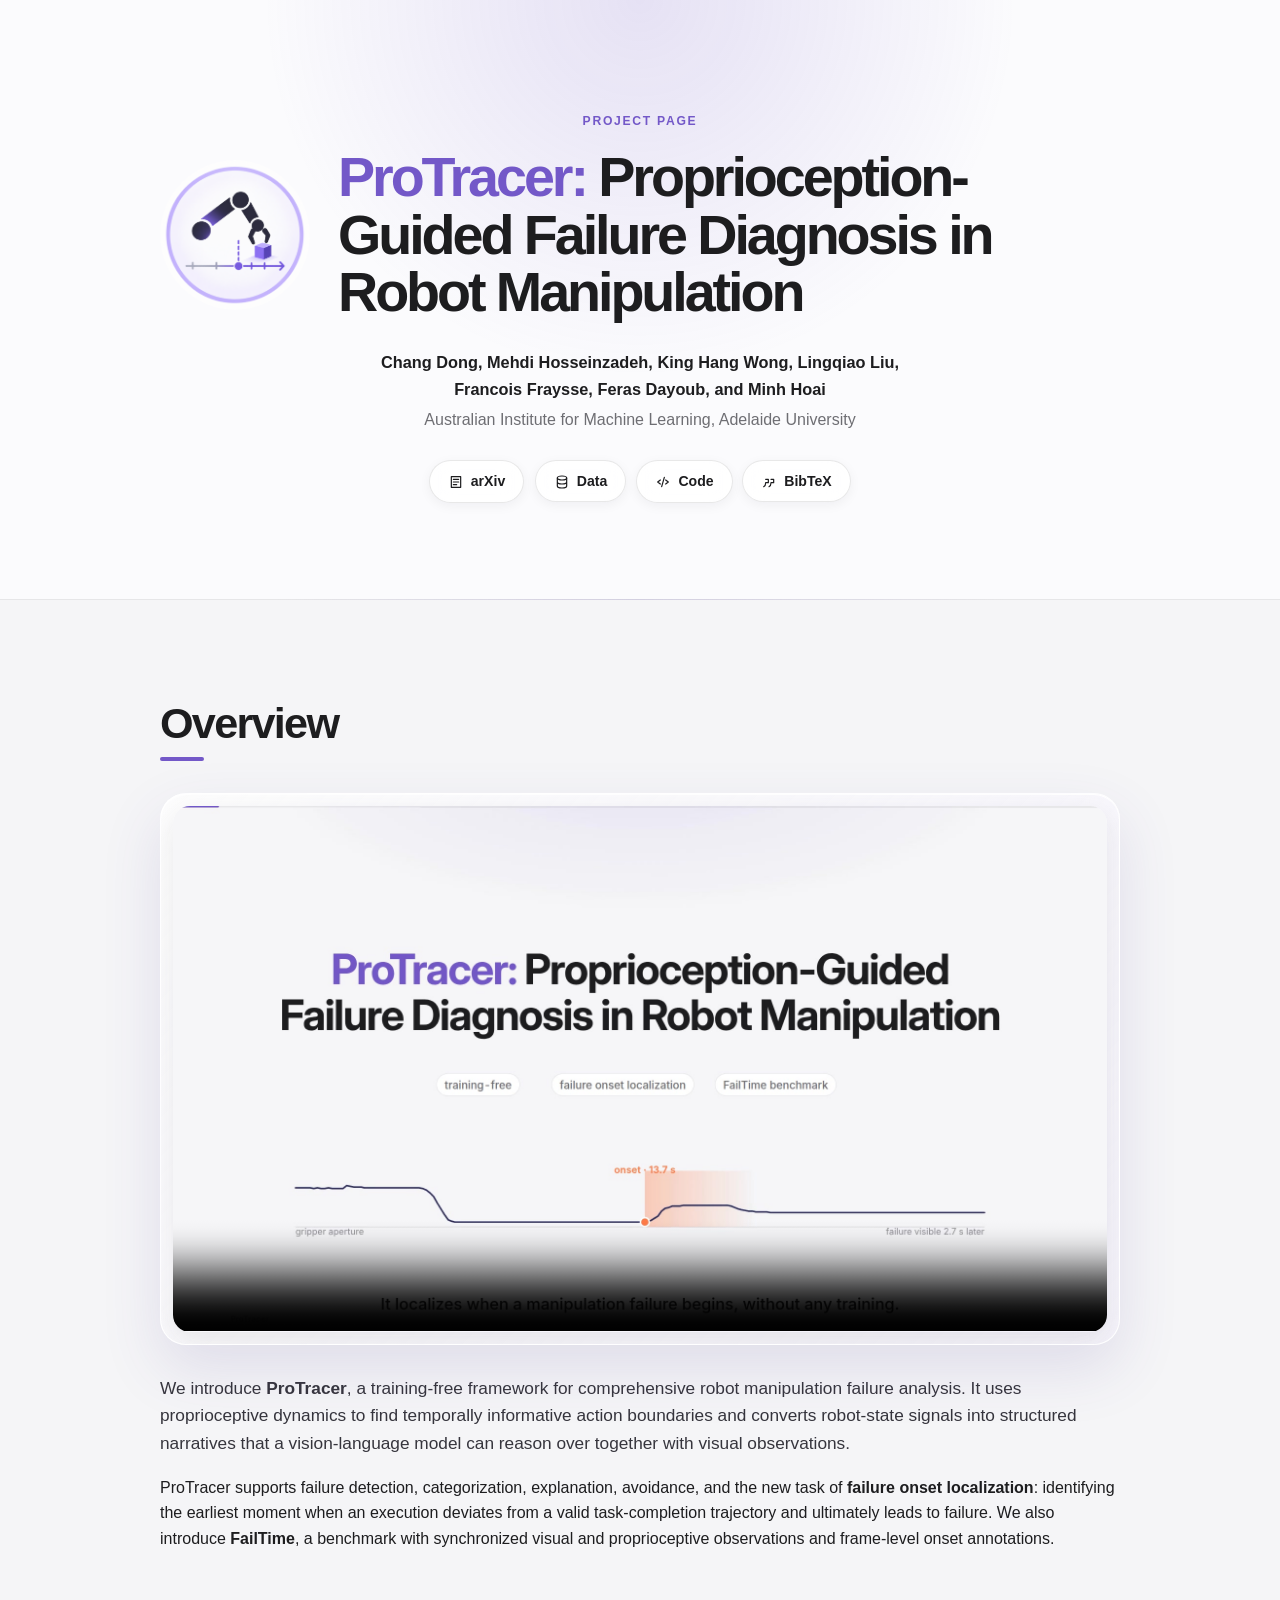
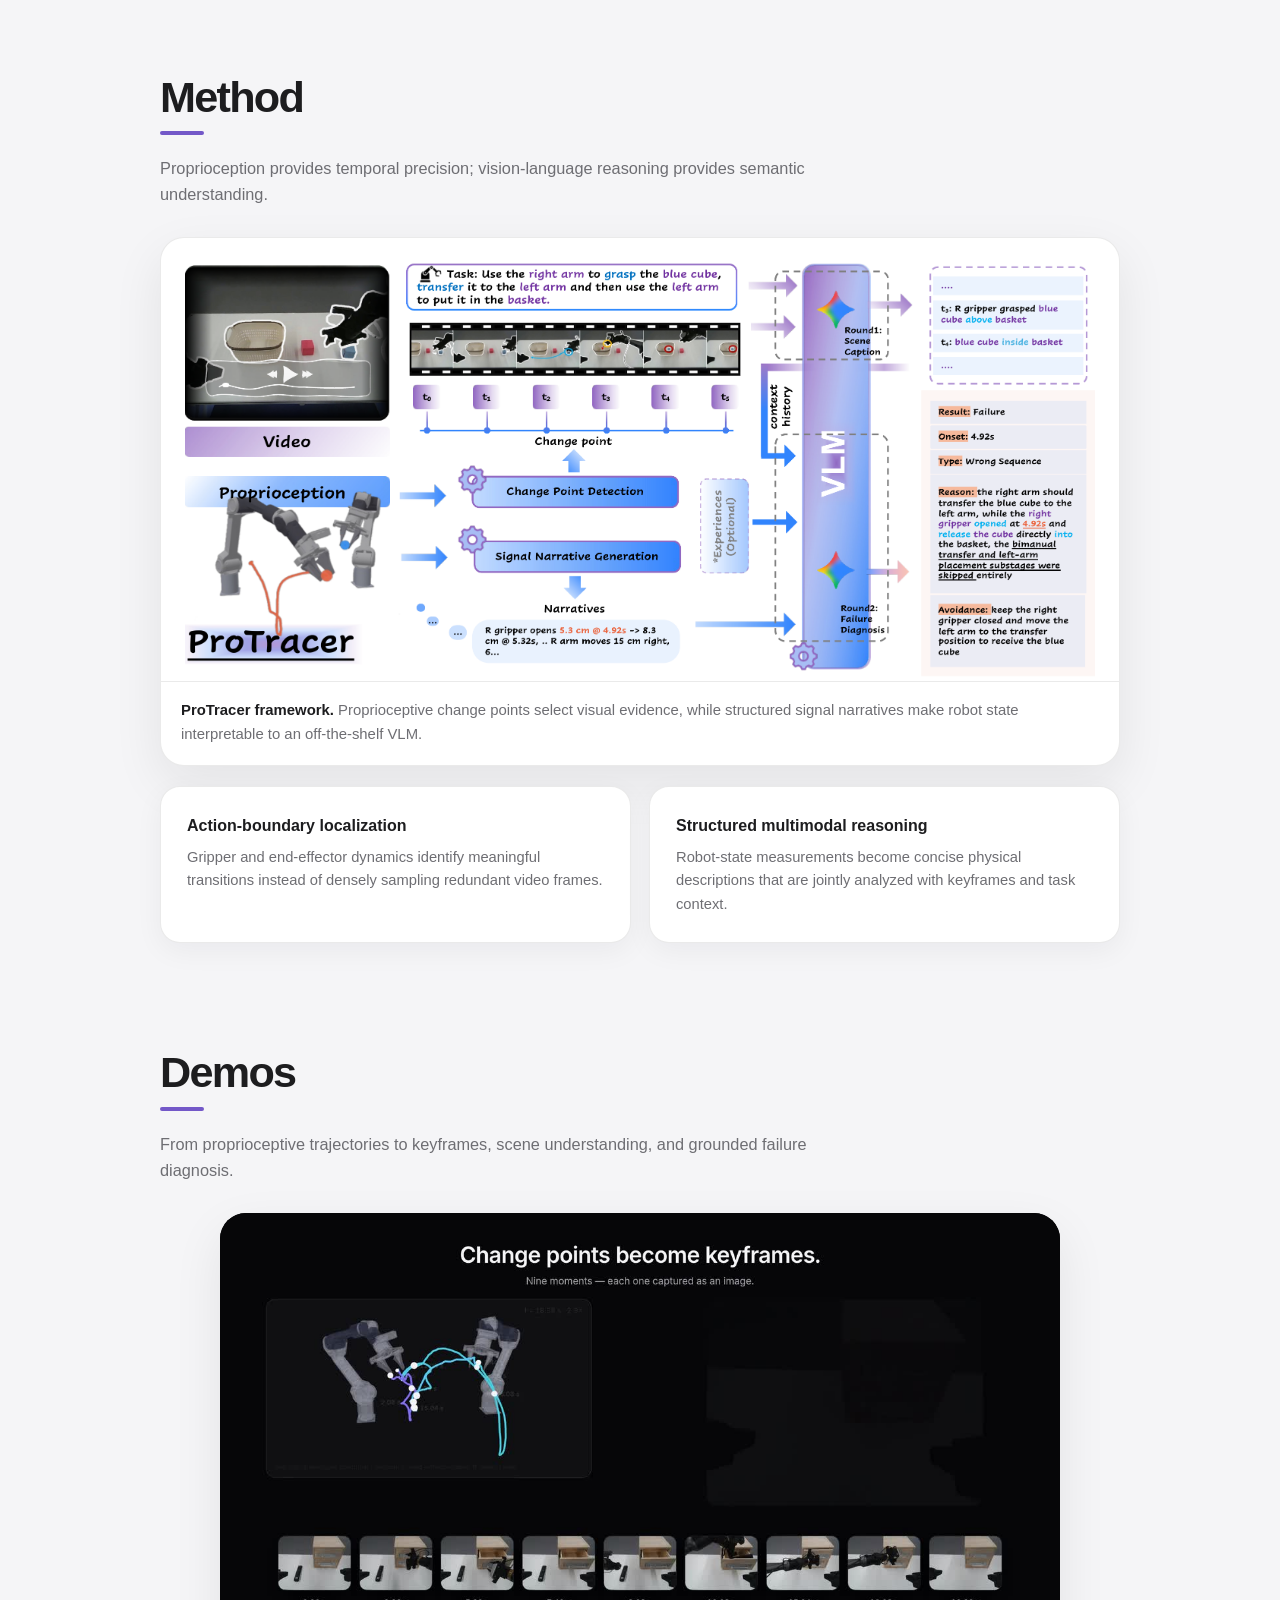
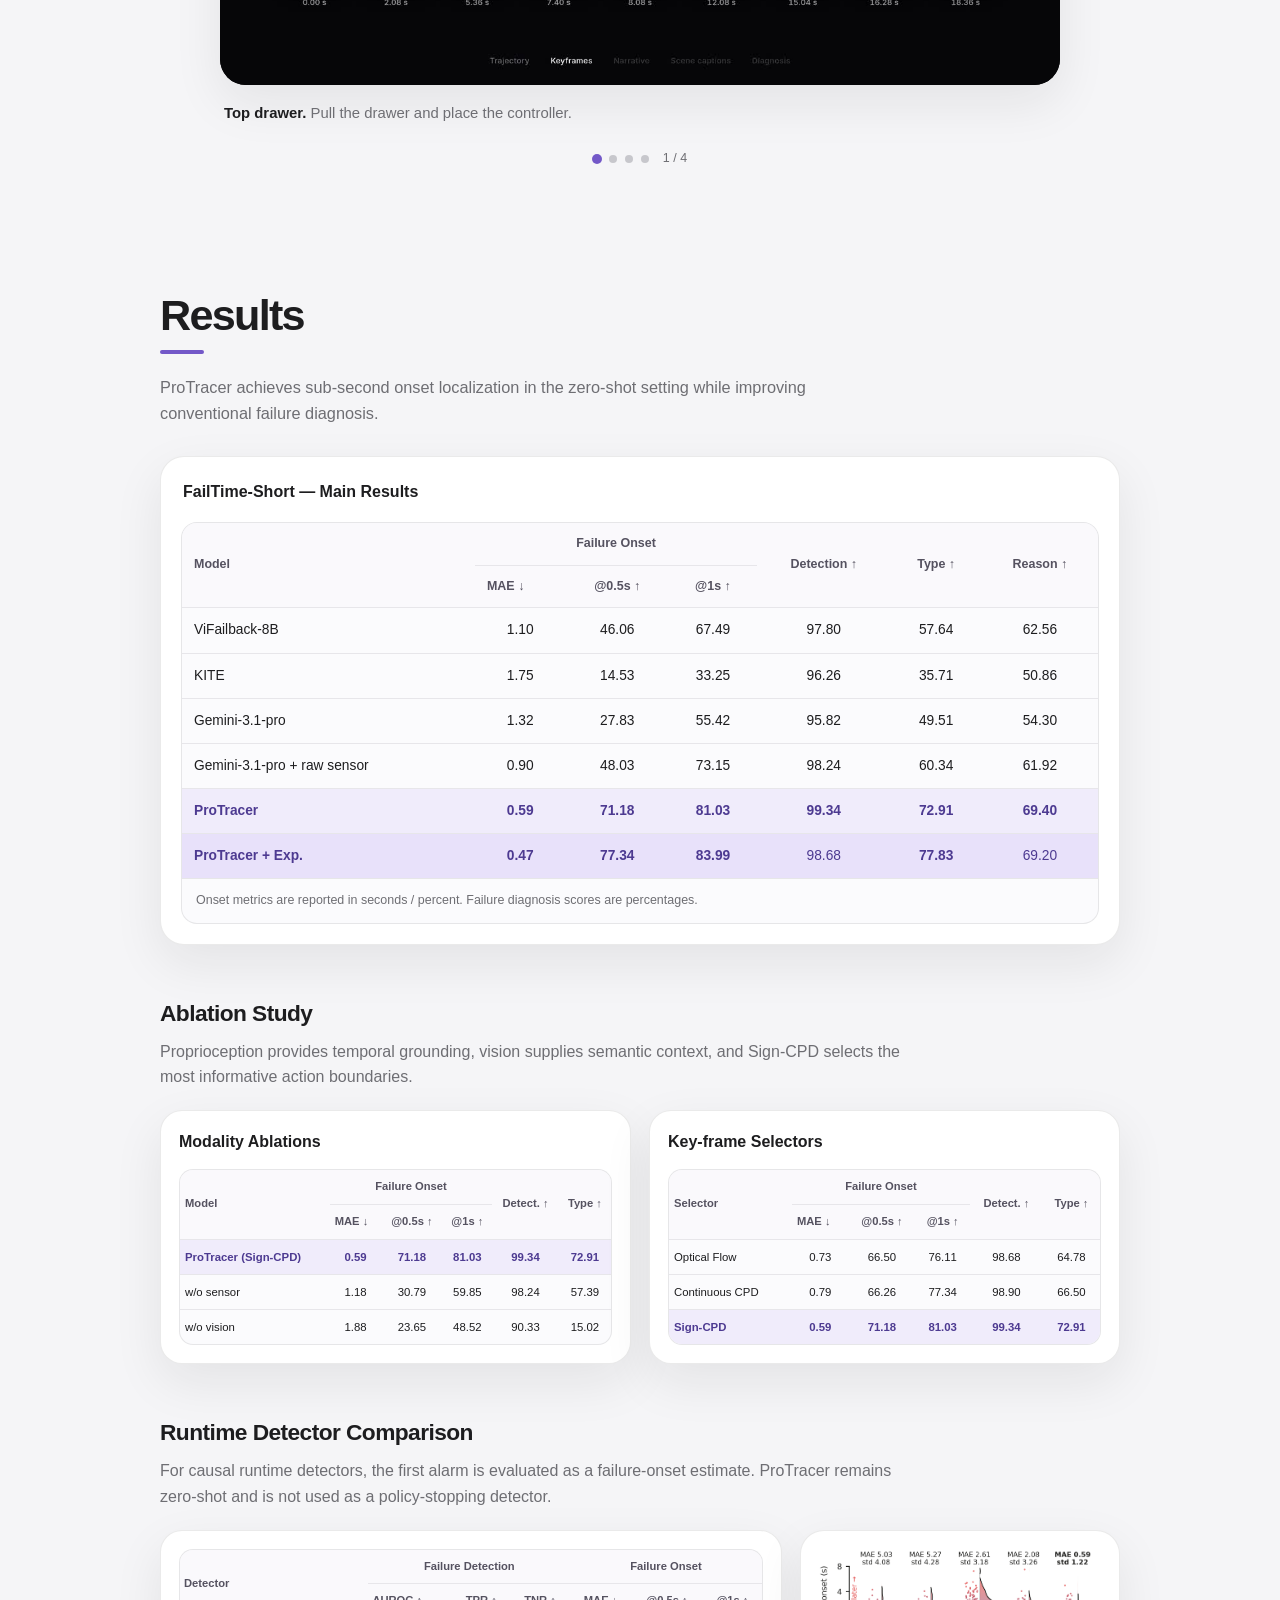
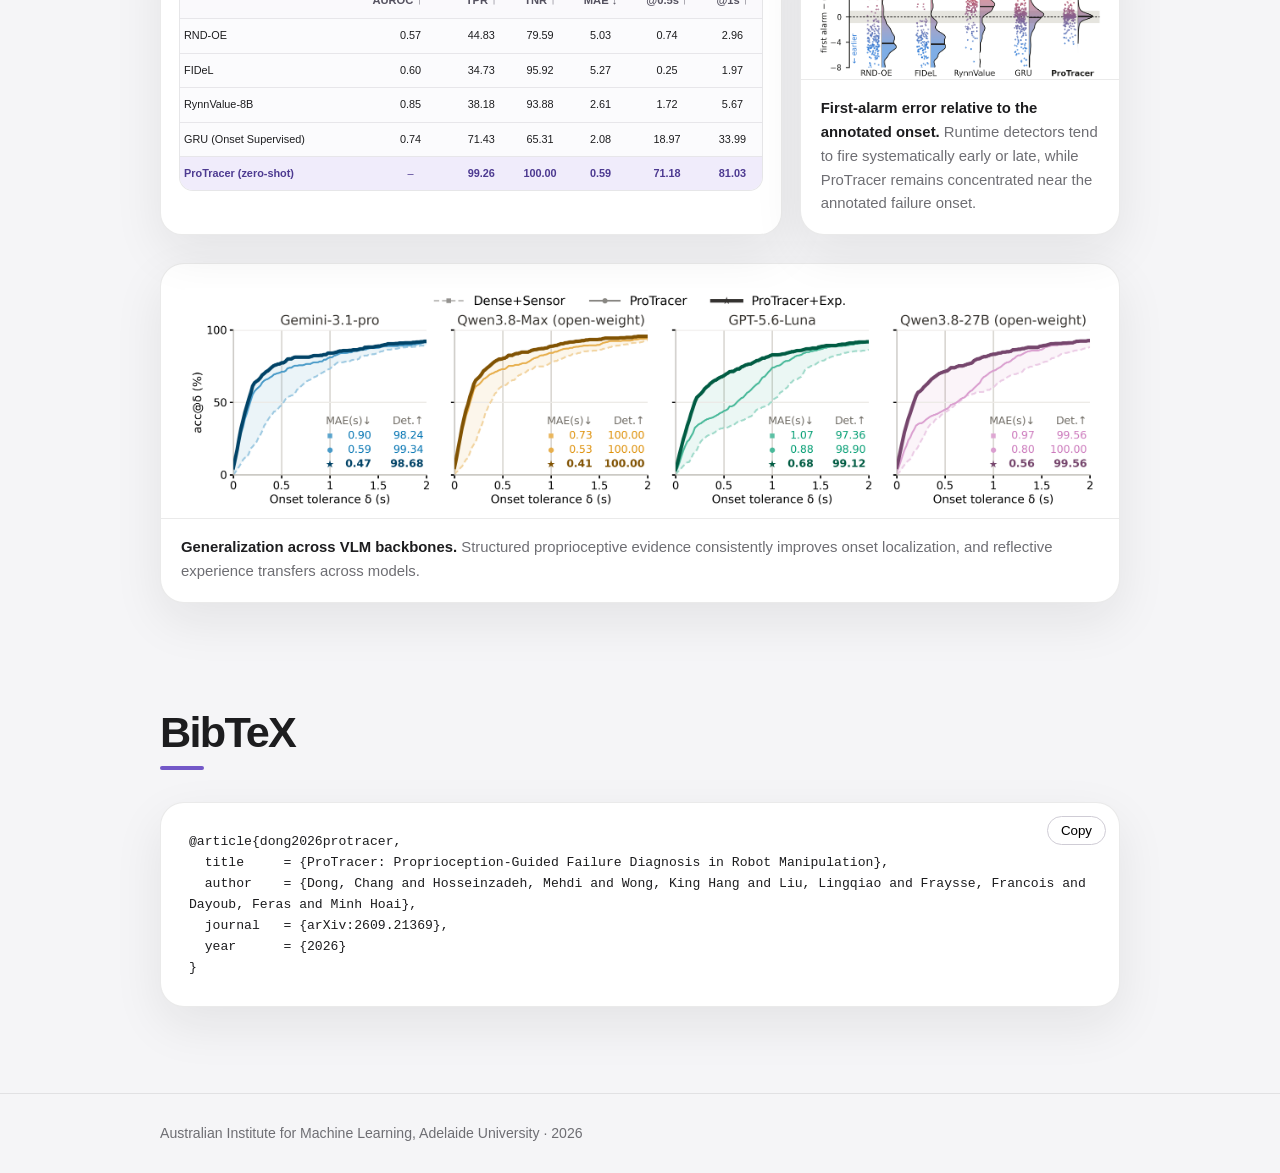
==== commit 77b95180: "Remove redundant hosted paper page" ====
--- a/index.html
+++ b/index.html
@@ -27,7 +27,6 @@
       <p class="authors">Chang Dong, <a href="https://m80hz.github.io/" target="_blank" rel="noreferrer">Mehdi Hosseinzadeh</a>, King Hang Wong, <a href="https://lingqiao-adelaide.github.io/lingqiaoliu.github.io//" target="_blank" rel="noreferrer">Lingqiao Liu</a>,<br> <a href="https://researchers.adelaide.edu.au/profile/francois.fraysse" target="_blank" rel="noreferrer">Francois Fraysse</a>, <a href="https://ferasdayoub.com/" target="_blank" rel="noreferrer">Feras Dayoub</a>, and <a href="https://minhhoai.net/" target="_blank" rel="noreferrer">Minh Hoai</a></p>
       <p class="affiliation">Australian Institute for Machine Learning, Adelaide University</p>
       <nav class="project-links" aria-label="Project links">
-        <a class="pill" href="paper/"><svg viewBox="0 0 24 24" aria-hidden="true"><path d="M7 3h7l4 4v14H7zM14 3v5h4M10 12h5M10 16h5"/></svg>Paper</a>
         <a class="pill" href="https://arxiv.org/pdf/2609.21369" target="_blank" rel="noreferrer"><svg viewBox="0 0 24 24" aria-hidden="true"><path d="M5 4h14v16H5zM8 8h8M8 12h8M8 16h5"/></svg>arXiv</a>
         <a class="pill" href="https://huggingface.co/datasets/ChangUoA/FailTime" target="_blank" rel="noreferrer"><svg viewBox="0 0 24 24" aria-hidden="true"><ellipse cx="12" cy="6" rx="7" ry="3"/><path d="M5 6v6c0 1.7 3.1 3 7 3s7-1.3 7-3V6M5 12v6c0 1.7 3.1 3 7 3s7-1.3 7-3v-6"/></svg>Data</a>
         <a class="pill" href="https://github.com/Chang-AIML/ProTracer" target="_blank" rel="noreferrer"><svg viewBox="0 0 24 24" aria-hidden="true"><path d="m8 9-4 3 4 3M16 9l4 3-4 3M14 5l-4 14"/></svg>Code</a>
